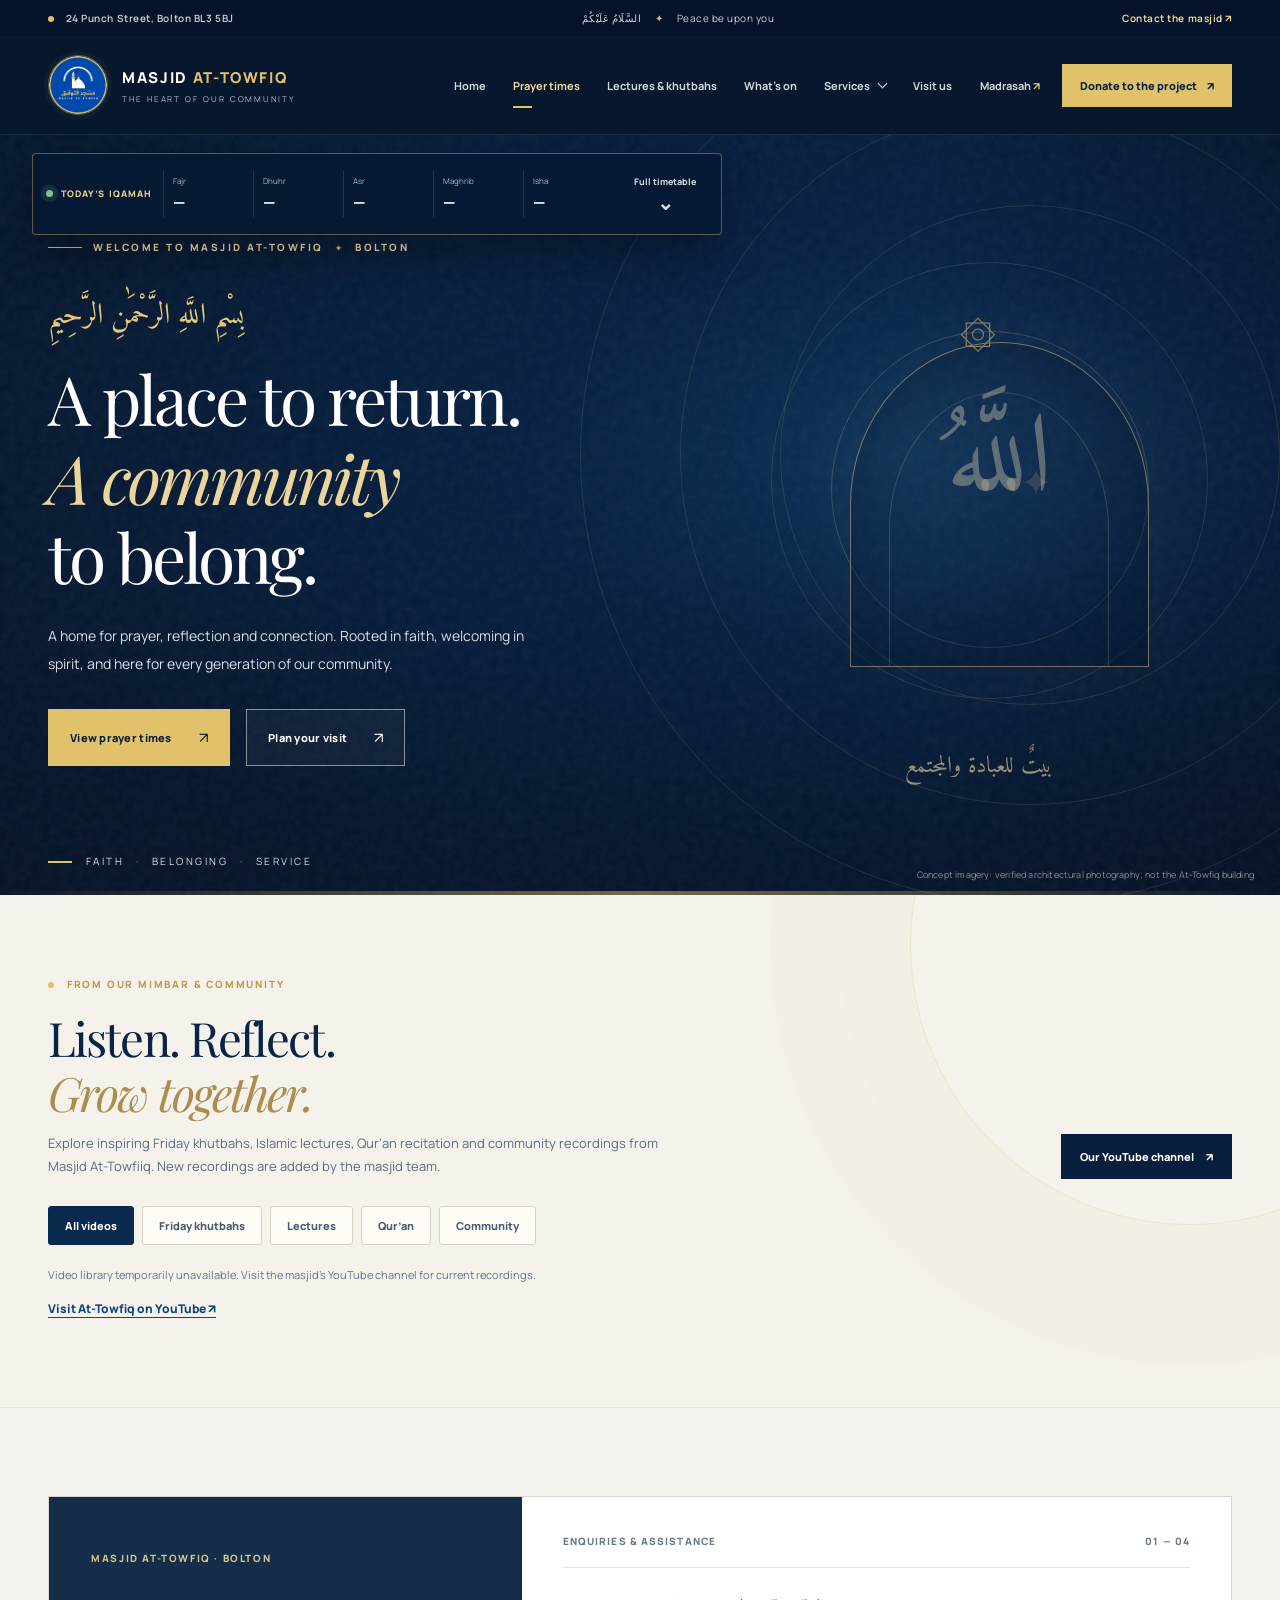
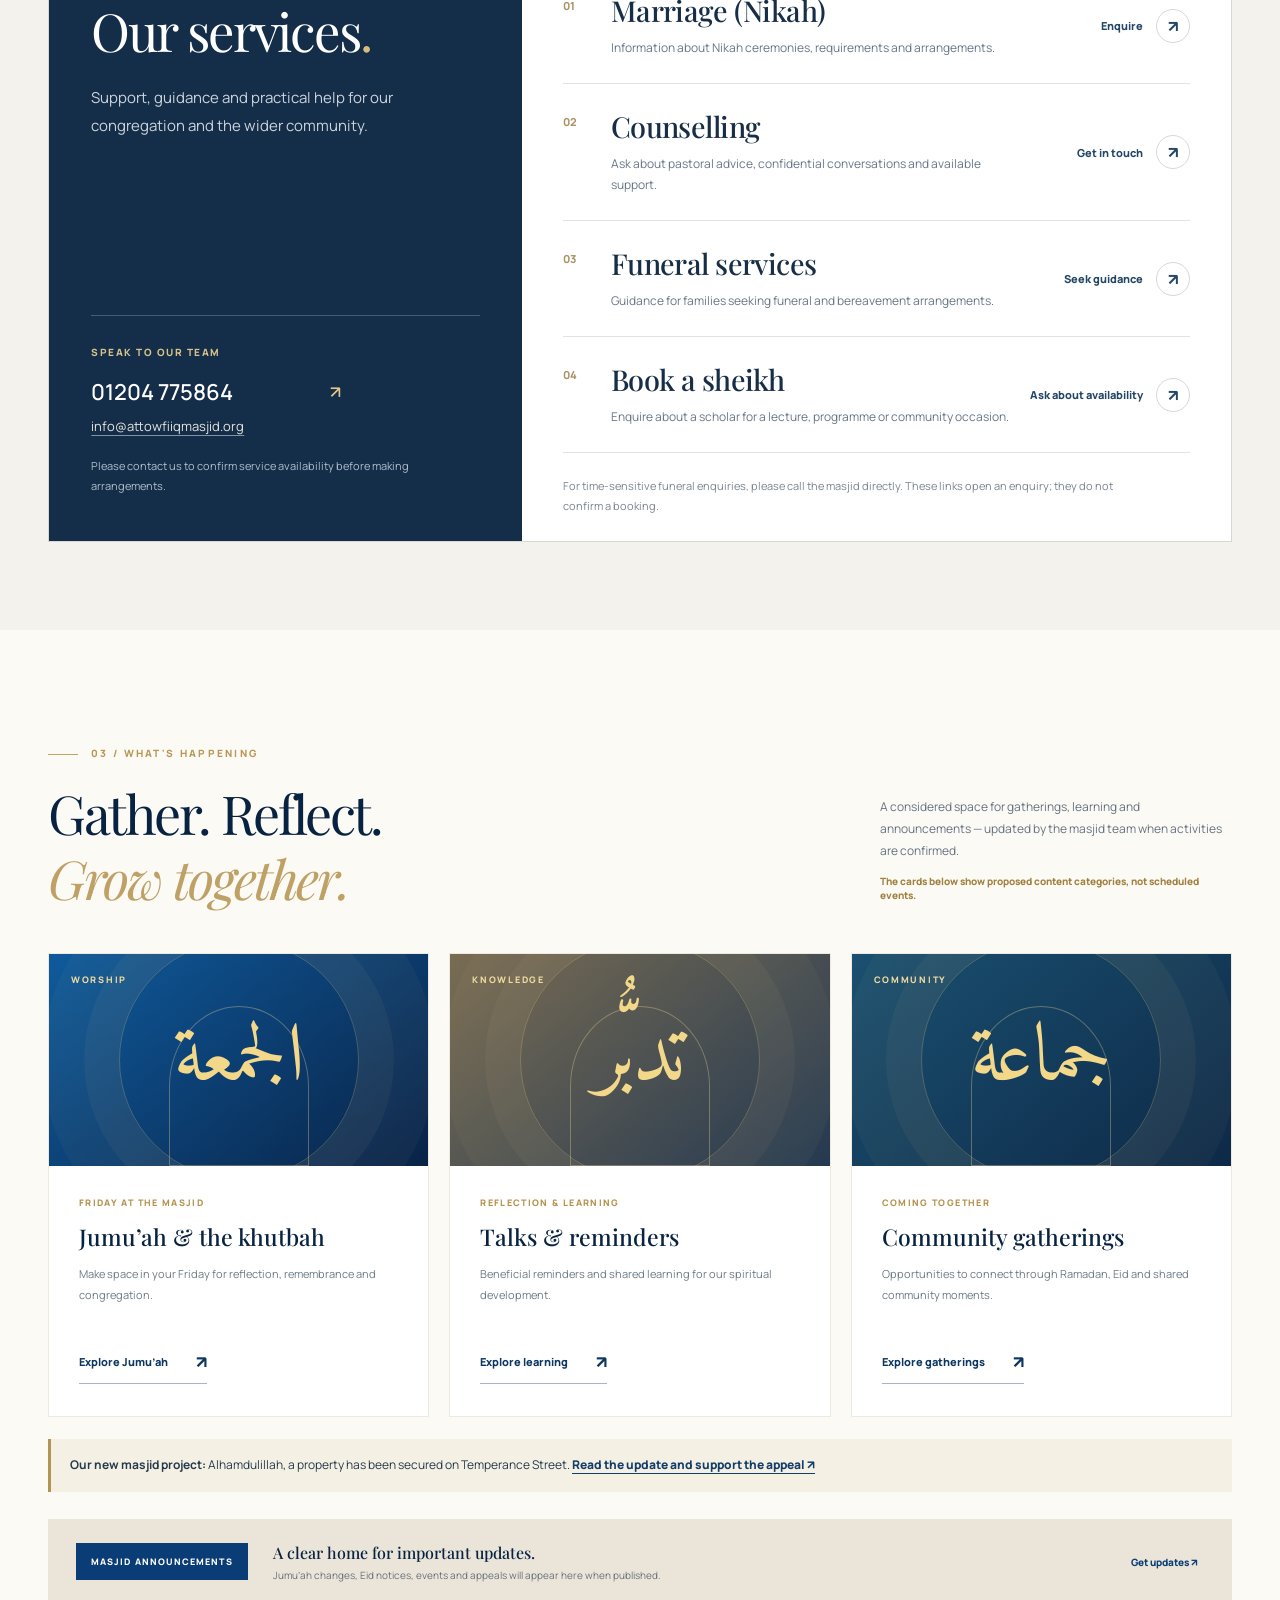
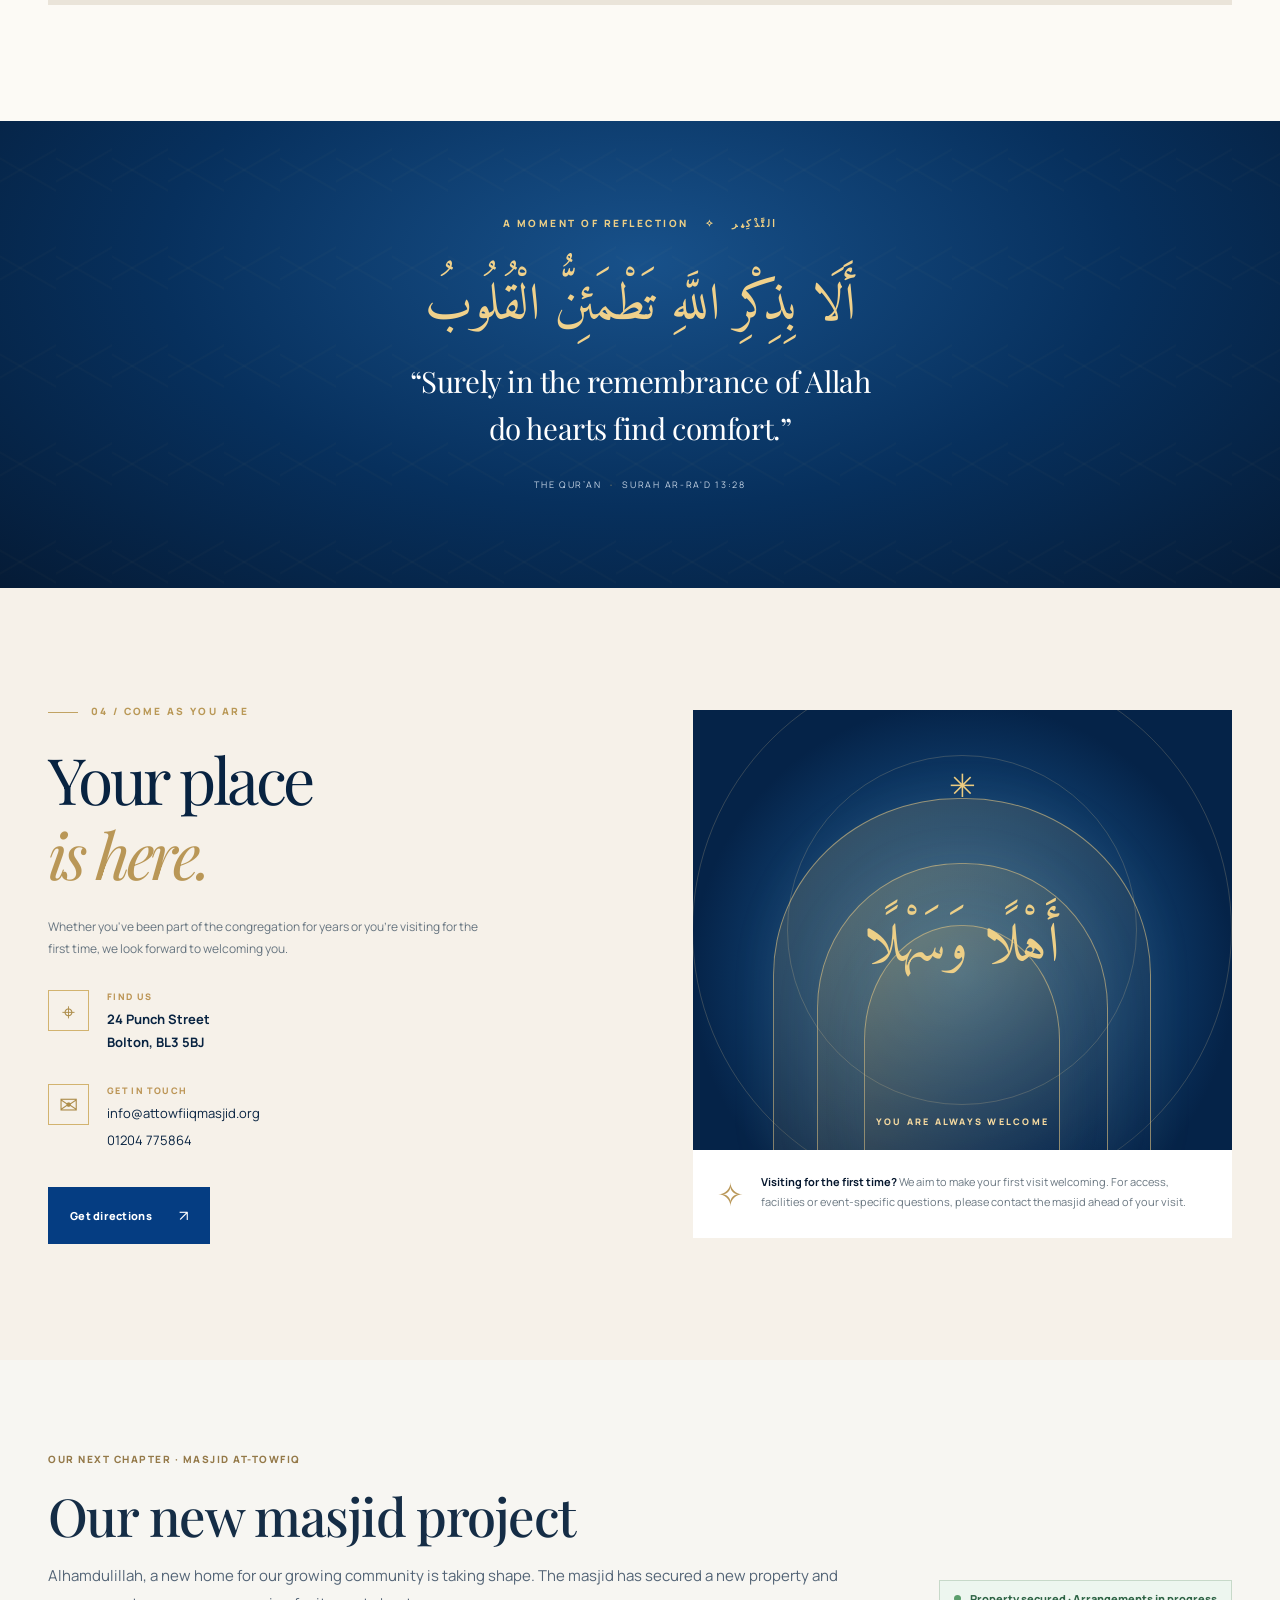
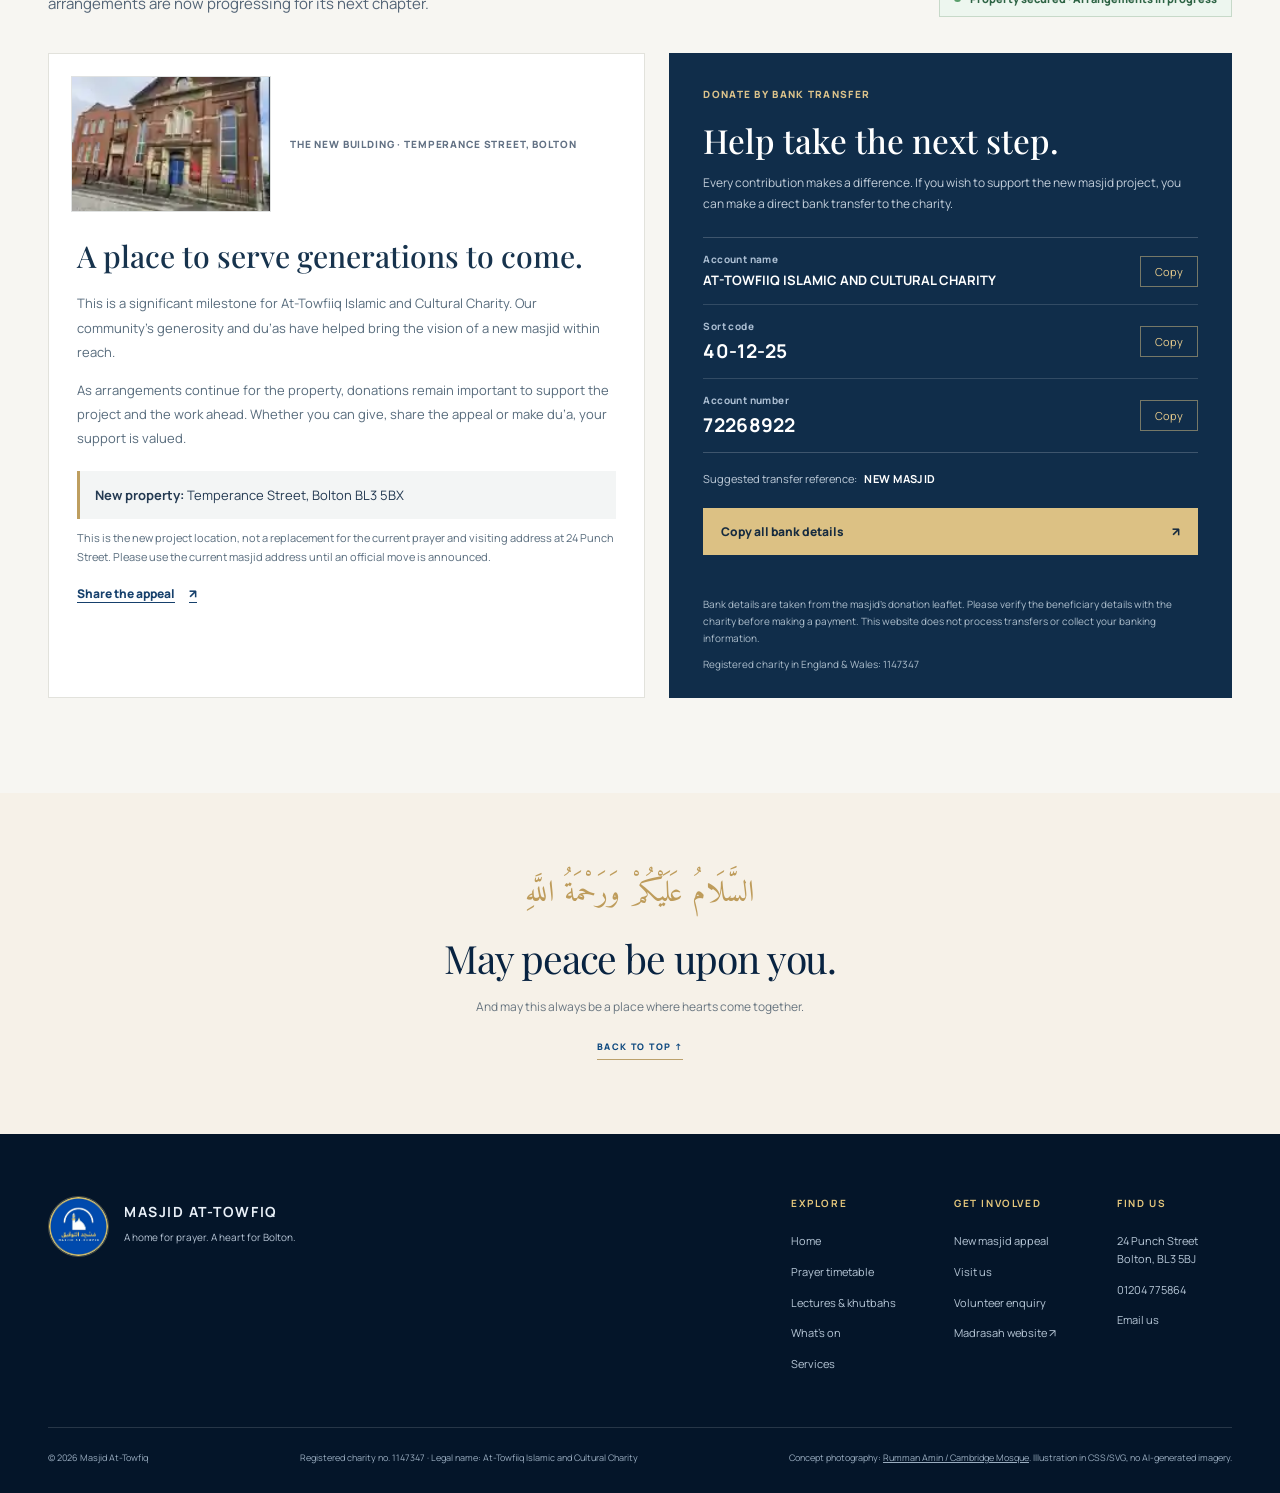
==== public/index.html @ 5af20e4c "feat(madrasah): dedicated subdomain and public application form using portal admissions" ====
<!DOCTYPE html>
<html lang="en">
<head>
  <meta charset="UTF-8">
  <meta name="viewport" content="width=device-width, initial-scale=1.0">
  <!-- Pre-launch staging: remove noindex only after all content and prayer times are approved. -->
  <meta name="robots" content="noindex, nofollow, noarchive">
  <meta name="theme-color" content="#061b37">
  <meta name="description" content="Masjid At-Towfiq — a home for prayer, reflection and community in Bolton. Explore prayer information, community programmes and ways to get involved.">
  <meta property="og:title" content="Masjid At-Towfiq | A Place to Return">
  <meta property="og:description" content="A home for prayer. A heart for Bolton.">
  <meta property="og:type" content="website">
  <title>Masjid At-Towfiq | A Home for Prayer, A Heart for Bolton</title>
  <link rel="icon" type="image/png" href="assets/at-towfiq-logo.png">
  <link rel="preconnect" href="https://fonts.googleapis.com">
  <link rel="preconnect" href="https://fonts.gstatic.com" crossorigin>
  <link href="https://fonts.googleapis.com/css2?family=Amiri:wght@400;700&family=DM+Sans:wght@400;500;600;700&family=Manrope:wght@400;500;600;700;800&family=Playfair+Display:ital,wght@0,400;0,500;0,600;0,700;1,400;1,500&display=swap" rel="stylesheet">
  <link rel="stylesheet" href="styles.css">
  <link rel="stylesheet" href="masjidbox.css">
  <link rel="stylesheet" href="videos.css">
  <link rel="stylesheet" href="services.css">
  <link rel="stylesheet" href="project.css">
</head>
<body>
  <div class="utility-bar">
    <div class="site-shell utility-inner">
      <span class="utility-location"><span class="dot-gold"></span> 24 Punch Street, Bolton BL3 5BJ</span>
      <span class="utility-message">السَّلَامُ عَلَيْكُمْ <span class="utility-divider">✦</span> Peace be upon you</span>
      <a href="mailto:info@attowfiiqmasjid.org">Contact the masjid <span aria-hidden="true">↗</span></a>
    </div>
  </div>
  <header class="site-header" id="top">
    <div class="site-shell header-main">
      <a href="#home" class="brand" aria-label="Masjid At-Towfiq, back to home">
        <img src="assets/at-towfiq-logo.png" alt="Masjid At-Towfiq blue and gold logo" class="brand-logo">
        <span class="brand-type"><strong>MASJID <span>AT-TOWFIQ</span></strong><small>THE HEART OF OUR COMMUNITY</small></span>
      </a>
      <nav class="desktop-nav" aria-label="Main navigation">
        <a href="#home" class="nav-link active">Home</a>
        <a href="#prayer-times" class="nav-link">Prayer times</a>
        <a href="#videos" class="nav-link">Lectures &amp; khutbahs</a>
        <a href="#whatson" class="nav-link">What's on</a>
        <details class="nav-services">
          <summary class="nav-link nav-services-trigger" data-nav="#services">Services <span class="nav-services-chevron" aria-hidden="true"></span></summary>
          <div class="nav-services-menu" aria-label="Masjid services">
            <a href="#service-nikah">Marriage (Nikah) service</a>
            <a href="#service-counselling">Counselling service</a>
            <a href="#service-funeral">Funeral service</a>
            <a href="#service-sheikhs">Book the sheikhs</a>
          </div>
        </details>
        <a href="#visit" class="nav-link">Visit us</a>
      </nav>
      <div class="header-actions">
        <a class="madrasah-link" href="https://madrasah.attowfiqmasjid.org/" title="Visit the Madrasah At-Towfiq website">Madrasah <span aria-hidden="true">↗</span></a>
        <a href="#give" class="nav-donate">Donate to the project <span aria-hidden="true">↗</span></a>
      </div>
      <button type="button" class="menu-toggle" id="menuToggle" aria-label="Open menu" aria-expanded="false" aria-controls="mobileMenu"><span></span><span></span><span></span></button>
    </div>
    <nav class="mobile-nav" id="mobileMenu" aria-label="Mobile navigation" hidden>
      <a href="#home">Home</a><a href="#prayer-times">Prayer times</a><a href="#videos">Videos</a><a href="#whatson">What's on</a><details class="mobile-services">
        <summary>Services <span aria-hidden="true">⌄</span></summary>
        <div class="mobile-services-items">
          <a href="#service-nikah">Marriage (Nikah) service</a>
          <a href="#service-counselling">Counselling service</a>
          <a href="#service-funeral">Funeral service</a>
          <a href="#service-sheikhs">Book the sheikhs</a>
        </div>
      </details><a href="#visit">Visit us</a><a href="#give">New masjid project · Donate</a><a href="https://madrasah.attowfiqmasjid.org/">Madrasah website ↗</a>
    </nav>
  </header>
  <main>
    <section class="hero" id="home">
      <!-- Real, licensed editorial architectural photo. Cambridge Mosque; NOT an image of At-Towfiq. Replace with an approved, authentic At-Towfiq photo before launch. -->
      <div class="hero-photography" aria-hidden="true"></div>
      <div class="hero-geometry" aria-hidden="true">
        <div class="geo-ring ring-1"></div><div class="geo-ring ring-2"></div><div class="geo-ring ring-3"></div>
        <div class="geo-star">✦</div>
      </div>
      <div class="hero-noise" aria-hidden="true"></div>
      <span id="prayer-times" class="masjid-prayer-anchor" aria-hidden="true"></span>
      <div class="at-prayer-dock" id="prayerDock">
        <button type="button" class="at-dock-trigger" id="prayerDockToggle" aria-expanded="false" aria-controls="prayerDockPanel">
          <span class="at-dock-label"><i aria-hidden="true"></i> TODAY’S IQAMAH</span>
          <span id="prayerDockTimes" class="at-dock-times" aria-label="Congregation times"></span>
          <span class="at-dock-expand">Full timetable <span aria-hidden="true">⌄</span></span>
        </button>
        <div class="at-dock-panel" id="prayerDockPanel" hidden>
          <div class="at-dock-panel-head"><div><small>MASJID AT-TOWFIIQ · LIVE TIMETABLE</small><strong id="prayerDockDate">Bolton · UK time</strong></div><button type="button" id="prayerDockClose" aria-label="Close timetable">×</button></div>
          <div class="at-dock-head"><span>PRAYER</span><span>ATHAN</span><span>IQAMAH</span></div>
          <div class="at-dock-rows" id="prayerDockRows"></div>
          <div class="at-dock-foot"><span>Jumu’ah <strong id="prayerDockJumuah">—</strong></span><a href="https://masjidbox.com/prayer-times/masjid-at-towfiiq" target="_blank" rel="noopener noreferrer">MasjidBox ↗</a></div>
        </div>
      </div>
      <div class="site-shell hero-inner">
        <div class="hero-copy">
          <div class="eyebrow hero-eyebrow"><span class="rule"></span> WELCOME TO MASJID AT-TOWFIQ <span class="eyebrow-dot">✦</span> BOLTON</div>
          <div class="hero-bismillah" lang="ar" dir="rtl">بِسْمِ اللَّهِ الرَّحْمَٰنِ الرَّحِيمِ</div>
          <h1>A place to return.<br><em>A community</em><br>to belong.</h1>
          <p class="hero-lead">A home for prayer, reflection and connection. Rooted in faith, welcoming in spirit, and here for every generation of our community.</p>
          <div class="hero-buttons">
            <a href="#prayer-times" class="button button-gold">View prayer times <span>↗</span></a>
            <a href="#visit" class="button button-outline">Plan your visit <span>↗</span></a>
          </div>
          <div class="hero-bottom-line"><span class="gold-slash"></span> FAITH <span class="mid-dot">·</span> BELONGING <span class="mid-dot">·</span> SERVICE</div>
        </div>
        <div class="hero-art" aria-hidden="true">
          <div class="hero-art-circle circle-outer"></div>
          <div class="hero-art-circle circle-inner"></div>
          <div class="hero-art-arch"><div class="arch-inner"></div><span class="art-arabic">اللَّهُ</span></div>
          <span class="art-ornament">۞</span>
          <span class="art-caption">بيتٌ للعبادة والمجتمع</span>
        </div>
      </div>
      <div class="hero-edge" aria-hidden="true"></div>
      <div class="hero-photo-credit">Concept imagery: verified architectural photography; not the At-Towfiq building</div>
    </section>



    <section class="masjid-videos-section" id="videos" aria-labelledby="masjidVideosHeading">
      <div class="site-shell masjid-videos-inner">
        <div class="masjid-videos-head">
          <div class="masjid-videos-copy">
            <div class="mini-eyebrow"><span class="dot-gold"></span> FROM OUR MIMBAR &amp; COMMUNITY</div>
            <h2 id="masjidVideosHeading">Listen. Reflect.<br><em>Grow together.</em></h2>
            <p>Explore inspiring Friday khutbahs, Islamic lectures, Qur’an recitation and community recordings from Masjid At-Towfiiq. New recordings are added by the masjid team.</p>
          </div>
          <a href="https://www.youtube.com/@AttowfiqmasjidBolton" target="_blank" rel="noopener noreferrer">Our YouTube channel <span aria-hidden="true">↗</span></a>
        </div>
        <div class="masjid-videos-filters" id="masjidVideoFilters" role="group" aria-label="Filter videos by category">
          <button type="button" data-video-category="All" aria-pressed="true">All videos</button>
          <button type="button" data-video-category="Khutbah" aria-pressed="false">Friday khutbahs</button>
          <button type="button" data-video-category="Lecture" aria-pressed="false">Lectures</button>
          <button type="button" data-video-category="Qur’an" aria-pressed="false">Qur’an</button>
          <button type="button" data-video-category="Community" aria-pressed="false">Community</button>
        </div>
        <p id="masjidVideosStatus" class="masjid-videos-status" role="status" aria-live="polite">Loading published videos…</p>
        <div id="masjidVideosGrid" class="masjid-videos-grid" aria-label="Published masjid YouTube recordings"></div>
        <button id="masjidVideoMore" class="masjid-videos-more" type="button" hidden>Show more recordings</button>
      </div>
    </section>
    <section class="masjid-services-section section-space" id="services" aria-labelledby="servicesHeading">
      <span id="community" class="services-legacy-anchor" aria-hidden="true"></span>
      <div class="site-shell services-editorial-layout">
        <div class="services-editorial-intro reveal">
          <div>
            <p class="services-editorial-label">MASJID AT-TOWFIQ · BOLTON</p>
            <h2 id="servicesHeading">Our services<span class="services-heading-stop">.</span></h2>
            <p class="services-editorial-lead">Support, guidance and practical help for our congregation and the wider community.</p>
          </div>
          <div class="services-editorial-contact">
            <p class="services-contact-caption">SPEAK TO OUR TEAM</p>
            <a href="tel:+441204775864" class="services-contact-telephone">01204 775864 <span aria-hidden="true">↗</span></a>
            <a href="mailto:info@attowfiiqmasjid.org" class="services-contact-email">info@attowfiiqmasjid.org</a>
            <p class="services-contact-help">Please contact us to confirm service availability before making arrangements.</p>
          </div>
        </div>
        <div class="services-editorial-directory">
          <div class="services-directory-heading">
            <span>ENQUIRIES &amp; ASSISTANCE</span>
            <span>01 — 04</span>
          </div>
          <div class="service-directory-entries">
          <article class="service-directory-item reveal" id="service-nikah">
            <div class="service-directory-number" aria-hidden="true">01</div>
            <div class="service-directory-detail">
              <h3>Marriage (Nikah)</h3>
              <p>Information about Nikah ceremonies, requirements and arrangements.</p>
              <a class="service-directory-mobile-link" href="mailto:info@attowfiiqmasjid.org?subject=Nikah%20service%20enquiry">Enquire <span aria-hidden="true">↗</span></a>
            </div>
            <a class="service-directory-action" href="mailto:info@attowfiiqmasjid.org?subject=Nikah%20service%20enquiry" aria-label="Enquire — Marriage (Nikah)"><span>Enquire</span><span class="service-directory-arrow" aria-hidden="true">↗</span></a>
          </article>
          <article class="service-directory-item reveal" id="service-counselling">
            <div class="service-directory-number" aria-hidden="true">02</div>
            <div class="service-directory-detail">
              <h3>Counselling</h3>
              <p>Ask about pastoral advice, confidential conversations and available support.</p>
              <a class="service-directory-mobile-link" href="mailto:info@attowfiiqmasjid.org?subject=Counselling%20service%20enquiry">Get in touch <span aria-hidden="true">↗</span></a>
            </div>
            <a class="service-directory-action" href="mailto:info@attowfiiqmasjid.org?subject=Counselling%20service%20enquiry" aria-label="Get in touch — Counselling"><span>Get in touch</span><span class="service-directory-arrow" aria-hidden="true">↗</span></a>
          </article>
          <article class="service-directory-item reveal" id="service-funeral">
            <div class="service-directory-number" aria-hidden="true">03</div>
            <div class="service-directory-detail">
              <h3>Funeral services</h3>
              <p>Guidance for families seeking funeral and bereavement arrangements.</p>
              <a class="service-directory-mobile-link" href="mailto:info@attowfiiqmasjid.org?subject=Funeral%20service%20enquiry">Seek guidance <span aria-hidden="true">↗</span></a>
            </div>
            <a class="service-directory-action" href="mailto:info@attowfiiqmasjid.org?subject=Funeral%20service%20enquiry" aria-label="Seek guidance — Funeral services"><span>Seek guidance</span><span class="service-directory-arrow" aria-hidden="true">↗</span></a>
          </article>
          <article class="service-directory-item reveal" id="service-sheikhs">
            <div class="service-directory-number" aria-hidden="true">04</div>
            <div class="service-directory-detail">
              <h3>Book a sheikh</h3>
              <p>Enquire about a scholar for a lecture, programme or community occasion.</p>
              <a class="service-directory-mobile-link" href="mailto:info@attowfiiqmasjid.org?subject=Sheikh%20booking%20enquiry">Ask about availability <span aria-hidden="true">↗</span></a>
            </div>
            <a class="service-directory-action" href="mailto:info@attowfiiqmasjid.org?subject=Sheikh%20booking%20enquiry" aria-label="Ask about availability — Book a sheikh"><span>Ask about availability</span><span class="service-directory-arrow" aria-hidden="true">↗</span></a>
          </article>
          </div>
          <p class="services-editorial-note">For time-sensitive funeral enquiries, please call the masjid directly. These links open an enquiry; they do not confirm a booking.</p>
        </div>
      </div>
    </section>

    <section class="programmes-section section-space" id="whatson">
      <div class="site-shell">
        <div class="section-heading programme-heading reveal"><div><div class="section-kicker">03 / WHAT'S HAPPENING</div><h2>Gather. Reflect.<br><em>Grow together.</em></h2></div><div class="programme-description"><p>A considered space for gatherings, learning and announcements — updated by the masjid team when activities are confirmed.</p><span class="programme-disclaimer">The cards below show proposed content categories, not scheduled events.</span></div></div>
        <div class="programme-grid">
          <article class="programme-card reveal"><div class="programme-visual visual-jummah"><div class="programme-big-letter" lang="ar">الجمعة</div><span>WORSHIP</span></div><div class="programme-body"><div class="programme-category">FRIDAY AT THE MASJID</div><h3>Jumu’ah & the khutbah</h3><p>Make space in your Friday for reflection, remembrance and congregation.</p><button type="button" class="text-cta" data-event="jumuah">Explore Jumu’ah <span>↗</span></button></div></article>
          <article class="programme-card reveal"><div class="programme-visual visual-knowledge"><div class="programme-big-letter" lang="ar">تدبُّر</div><span>KNOWLEDGE</span></div><div class="programme-body"><div class="programme-category">REFLECTION & LEARNING</div><h3>Talks & reminders</h3><p>Beneficial reminders and shared learning for our spiritual development.</p><button type="button" class="text-cta" data-event="talks">Explore learning <span>↗</span></button></div></article>
          <article class="programme-card reveal"><div class="programme-visual visual-together"><div class="programme-big-letter" lang="ar">جماعة</div><span>COMMUNITY</span></div><div class="programme-body"><div class="programme-category">COMING TOGETHER</div><h3>Community gatherings</h3><p>Opportunities to connect through Ramadan, Eid and shared community moments.</p><button type="button" class="text-cta" data-event="gatherings">Explore gatherings <span>↗</span></button></div></article>
        </div>
        <p class="project-announcement"><strong>Our new masjid project:</strong> Alhamdulillah, a property has been secured on Temperance Street. <a href="#give">Read the update and support the appeal ↗</a></p>
        <div class="news-strip reveal"><span class="news-pill">MASJID ANNOUNCEMENTS</span><div><strong>A clear home for important updates.</strong><span>Jumu’ah changes, Eid notices, events and appeals will appear here when published.</span></div><button type="button" id="alertsAction">Get updates <span>↗</span></button></div>
      </div>
    </section>

    <section class="verse-section">
      <div class="verse-pattern" aria-hidden="true"></div>
      <div class="site-shell verse-inner reveal"><div class="verse-kicker">A MOMENT OF REFLECTION <span>✧</span> التَّذْكِير</div><div class="verse-arabic" lang="ar" dir="rtl">أَلَا بِذِكْرِ اللَّهِ تَطْمَئِنُّ الْقُلُوبُ</div><h2>“Surely in the remembrance of Allah<br>do hearts find comfort.”</h2><span class="verse-ref">THE QUR’AN <span>·</span> SURAH AR-RA'D 13:28</span></div>
    </section>

    <section class="visit-section section-space" id="visit">
      <div class="site-shell visit-grid">
        <div class="visit-left reveal"><div class="section-kicker">04 / COME AS YOU ARE</div><h2>Your place<br><em>is here.</em></h2><p>Whether you've been part of the congregation for years or you're visiting for the first time, we look forward to welcoming you.</p><div class="visit-detail"><span class="visit-detail-icon">⌖</span><div><small>FIND US</small><strong>24 Punch Street<br>Bolton, BL3 5BJ</strong></div></div><div class="visit-detail"><span class="visit-detail-icon">✉</span><div><small>GET IN TOUCH</small><a href="mailto:info@attowfiiqmasjid.org">info@attowfiiqmasjid.org</a><a href="tel:+441204775864">01204 775864</a></div></div><a target="_blank" rel="noopener noreferrer" href="https://www.google.com/maps/search/?api=1&amp;query=24%20Punch%20Street%20Bolton%20BL3%205BJ" class="button button-dark">Get directions <span>↗</span></a></div>
        <div class="visit-right reveal"><div class="visit-architecture"><div class="visit-arch-set"><div class="visit-arch-back"></div><div class="visit-arch-middle"></div><div class="visit-arch-front"></div></div><div class="visit-architecture-star">✳</div><span class="visit-script" lang="ar">أَهْلًا وَسَهْلًا</span><span class="visit-visual-tag">YOU ARE ALWAYS WELCOME</span></div><div class="visit-note"><span class="visit-note-symbol">✧</span><p><strong>Visiting for the first time?</strong> We aim to make your first visit welcoming. For access, facilities or event-specific questions, please contact the masjid ahead of your visit.</p></div></div>
      </div>
    </section>

    <section class="new-masjid-section" id="give" aria-labelledby="projectHeading">
      <span id="new-masjid" class="new-masjid-anchor" aria-hidden="true"></span>
      <div class="site-shell">
        <div class="new-masjid-header reveal">
          <div>
            <p class="new-masjid-eyebrow">OUR NEXT CHAPTER · MASJID AT-TOWFIQ</p>
            <h2 id="projectHeading">Our new masjid project</h2>
            <p class="new-masjid-lead">Alhamdulillah, a new home for our growing community is taking shape. The masjid has secured a new property and arrangements are now progressing for its next chapter.</p>
          </div>
          <span class="new-masjid-status"><span aria-hidden="true"></span> Property secured · Arrangements in progress</span>
        </div>

        <div class="new-masjid-layout">
          <div class="new-masjid-story reveal">
            <figure class="new-masjid-building">
              <img src="assets/new-masjid-temperance-street.webp" alt="The brick building on Temperance Street pictured in Masjid At-Towfiq's new-property announcement" width="170" height="115" loading="lazy" decoding="async">
              <figcaption>THE NEW BUILDING · TEMPERANCE STREET, BOLTON</figcaption>
            </figure>
            <div class="new-masjid-story-body">
              <h3>A place to serve generations to come.</h3>
              <p>This is a significant milestone for At-Towfiiq Islamic and Cultural Charity. Our community's generosity and du’as have helped bring the vision of a new masjid within reach.</p>
              <p>As arrangements continue for the property, donations remain important to support the project and the work ahead. Whether you can give, share the appeal or make du’a, your support is valued.</p>
              <p class="new-masjid-location"><strong>New property:</strong> Temperance Street, Bolton BL3 5BX</p>
              <p class="new-masjid-location-detail">This is the new project location, not a replacement for the current prayer and visiting address at 24 Punch Street. Please use the current masjid address until an official move is announced.</p>
              <a href="https://wa.me/?text=Support%20Masjid%20At-Towfiq%27s%20new%20building%20project%20in%20Bolton%3A%20https%3A%2F%2Fattowfiqmasjid.org%2F%23give" target="_blank" rel="noopener noreferrer" class="new-masjid-share">Share the appeal <span aria-hidden="true">↗</span></a>
            </div>
          </div>

          <aside class="new-masjid-bank reveal" aria-labelledby="bankHeading">
            <div class="new-masjid-bank-top">
              <p class="new-masjid-bank-eyebrow">DONATE BY BANK TRANSFER</p>
              <h3 id="bankHeading">Help take the next step.</h3>
              <p>Every contribution makes a difference. If you wish to support the new masjid project, you can make a direct bank transfer to the charity.</p>
            </div>
            <div class="new-masjid-bank-fields">
              <div class="new-masjid-bank-field new-masjid-account-name">
                <span>Account name</span>
                <strong>AT-TOWFIIQ ISLAMIC AND CULTURAL CHARITY</strong>
                <button type="button" class="bank-copy-button" data-copy-bank="AT-TOWFIIQ ISLAMIC AND CULTURAL CHARITY" aria-label="Copy charity account name">Copy</button>
              </div>
              <div class="new-masjid-bank-field">
                <span>Sort code</span>
                <strong>40-12-25</strong>
                <button type="button" class="bank-copy-button" data-copy-bank="40-12-25" aria-label="Copy bank sort code">Copy</button>
              </div>
              <div class="new-masjid-bank-field">
                <span>Account number</span>
                <strong>72268922</strong>
                <button type="button" class="bank-copy-button" data-copy-bank="72268922" aria-label="Copy bank account number">Copy</button>
              </div>
            </div>
            <p class="new-masjid-reference">Suggested transfer reference: <strong>NEW MASJID</strong></p>
            <button type="button" class="new-masjid-copy-all" id="copyBankDetails">Copy all bank details <span aria-hidden="true">↗</span></button>
            <p id="bankCopyStatus" class="new-masjid-copy-status" role="status" aria-live="polite"></p>
            <p class="new-masjid-bank-disclaimer">Bank details are taken from the masjid's donation leaflet. Please verify the beneficiary details with the charity before making a payment. This website does not process transfers or collect your banking information.</p>
            <p class="new-masjid-charity-number">Registered charity in England &amp; Wales: 1147347</p>
          </aside>
        </div>
      </div>
    </section>

    <section class="closing-section"><div class="site-shell closing-inner"><span lang="ar" class="closing-arabic">السَّلَامُ عَلَيْكُمْ وَرَحْمَةُ اللَّهِ</span><h2>May peace be upon you.</h2><p>And may this always be a place where hearts come together.</p><a href="#top" class="back-top">BACK TO TOP ↑</a></div></section>
  </main>
  <footer class="site-footer"><div class="site-shell footer-top"><div class="footer-brand"><img src="assets/at-towfiq-logo.png" alt="At-Towfiq emblem"><div><strong>MASJID AT-TOWFIQ</strong><span>A home for prayer. A heart for Bolton.</span></div></div><div class="footer-links"><div><h4>EXPLORE</h4><a href="#home">Home</a><a href="#prayer-times">Prayer timetable</a><a href="#videos">Lectures &amp; khutbahs</a><a href="#whatson">What's on</a><a href="#services">Services</a></div><div><h4>GET INVOLVED</h4><a href="#give">New masjid appeal</a><a href="#visit">Visit us</a><a href="mailto:info@attowfiiqmasjid.org?subject=Volunteering%20enquiry">Volunteer enquiry</a><a href="https://madrasah.attowfiqmasjid.org/">Madrasah website ↗</a></div><div><h4>FIND US</h4><p>24 Punch Street<br>Bolton, BL3 5BJ</p><a href="tel:+441204775864">01204 775864</a><a href="mailto:info@attowfiiqmasjid.org">Email us</a></div></div></div><div class="site-shell footer-bottom"><span>© <span id="currentYear">2026</span> Masjid At-Towfiq</span><span>Registered charity no. 1147347 · Legal name: At-Towfiiq Islamic and Cultural Charity</span><span class="footer-credit">Concept photography: <a href="https://unsplash.com/fr/photos/interieur-de-la-mosquee-sMB8l9j1PQ8" target="_blank" rel="noopener">Rumman Amin / Cambridge Mosque</a>. Illustration in CSS/SVG, no AI-generated imagery.</span></div></footer>
  <div class="modal-backdrop" id="modalBackdrop" hidden><div class="modal" role="dialog" aria-modal="true" aria-labelledby="modalTitle" tabindex="-1"><div class="modal-ornament" aria-hidden="true">✦</div><button class="modal-close" type="button" id="modalClose" aria-label="Close dialog">×</button><div class="modal-kicker" id="modalKicker">MASJID AT-TOWFIQ</div><h2 id="modalTitle">More information</h2><div class="modal-content" id="modalContent"></div><button class="button button-dark modal-dismiss" type="button" id="modalDismiss">Understood <span>↗</span></button></div></div>

  <dialog class="masjid-video-dialog" id="masjidVideoDialog" aria-labelledby="masjidVideoDialogTitle">
    <div class="masjid-video-dialog-head"><h2 id="masjidVideoDialogTitle">Masjid At-Towfiiq video</h2><button type="button" id="masjidVideoClose" aria-label="Close video">×</button></div>
    <div class="masjid-video-frame-wrap"><iframe id="masjidVideoFrame" title="YouTube video player" allow="accelerometer; autoplay; encrypted-media; gyroscope; picture-in-picture; web-share" allowfullscreen referrerpolicy="strict-origin-when-cross-origin"></iframe></div>
  </dialog>
  <script src="script.js"></script>
  <script src="prayer-live.js" defer></script>
  <script src="videos.js" defer></script>
  <script src="project.js" defer></script>
</body>
</html>
---- public/styles.css ----
:root{--night:#06172e;--navy:#082341;--royal:#0752a7;--royal-dark:#053d82;--gold:#e1c16a;--gold-light:#f5dca0;--cream:#f6f1e8;--paper:#fcfaf5;--muted:#6c7680;--line:rgba(8,35,65,.14);--serif:'Playfair Display',Georgia,serif;--sans:'Manrope','DM Sans',Arial,sans-serif;--arabic:'Amiri','Times New Roman',serif}
*,*::before,*::after{box-sizing:border-box}html{scroll-behavior:smooth;scroll-padding-top:86px}body{margin:0;color:var(--navy);font-family:var(--sans);background:var(--paper);-webkit-font-smoothing:antialiased}body.modal-open{overflow:hidden}a{color:inherit;text-decoration:none}button,input{font:inherit}button{cursor:pointer}button:focus-visible,a:focus-visible,input:focus-visible{outline:3px solid var(--gold);outline-offset:3px}h1,h2,h3,h4,p{margin-top:0}h1,h2,h3{font-family:var(--serif)}p{line-height:1.85}.site-shell{width:min(100% - 96px,1350px);margin-inline:auto}.concept-ribbon{background:#ead59b;color:#123153;font-size:9px;letter-spacing:.17em;text-align:center;padding:7px 12px;font-weight:800;display:flex;align-items:center;justify-content:center;gap:12px}.ribbon-spark{height:5px;width:5px;background:#0a56a2;border-radius:100%}.ribbon-sep{opacity:.3}.utility-bar{height:36px;background:#041329;color:#c4cad0}.utility-inner{height:100%;display:flex;align-items:center;justify-content:space-between;font-size:10px;font-weight:650;letter-spacing:.055em}.utility-inner>a{color:#f0d99a}.dot-gold{background:var(--gold);display:inline-block;width:6px;height:6px;border-radius:50%;vertical-align:middle;margin-right:9px}.utility-message{font-weight:400;color:#cdd5dc;letter-spacing:.05em}.utility-divider{color:var(--gold);margin:0 11px}.site-header{position:relative;background:var(--night);z-index:50;border-bottom:1px solid rgba(255,255,255,.09)}.header-main{height:98px;display:flex;align-items:center;gap:28px}.brand{display:flex;align-items:center;gap:14px;min-width:275px}.brand-logo{height:60px;width:60px;border-radius:50%;object-fit:cover;border:1px solid rgba(225,193,106,.4);box-shadow:0 0 0 4px rgba(225,193,106,.045)}.brand-type{display:grid;gap:5px;color:white}.brand-type strong{font-size:15px;font-weight:800;letter-spacing:.11em;white-space:nowrap}.brand-type strong span{color:var(--gold)}.brand-type small{font-size:8px;letter-spacing:.24em;white-space:nowrap;color:#aebdce}.desktop-nav{display:flex;align-items:center;justify-content:center;gap:27px;margin-left:auto}.nav-link{font-size:11px;color:#d1d9e0;font-weight:700;white-space:nowrap;position:relative;transition:color .3s}.nav-link:hover,.nav-link.active{color:#f4dc9c}.nav-link.active:after{content:'';position:absolute;height:2px;width:19px;background:var(--gold);bottom:-15px;left:0}.header-actions{display:flex;align-items:center;gap:22px}.madrasah-link{border:0;padding:0;color:#d4d9de;background:transparent;font-size:11px;font-weight:700;white-space:nowrap}.madrasah-link span{color:var(--gold)}.nav-donate{padding:14px 18px;background:var(--gold);font-size:11px;font-weight:850;white-space:nowrap;transition:background .2s}.nav-donate span{padding-left:8px}.nav-donate:hover{background:#f5dfa6}.menu-toggle{display:none;background:none;border:0;width:40px;height:40px;padding:7px;flex-direction:column;justify-content:center;gap:6px}.menu-toggle span{height:2px;width:24px;background:var(--gold)}.mobile-nav{background:var(--night);border-top:1px solid rgba(255,255,255,.1);padding:18px 25px 28px;display:grid;gap:0}.mobile-nav[hidden]{display:none}.mobile-nav a,.mobile-nav button{border:0;border-bottom:1px solid rgba(255,255,255,.1);padding:15px 0;text-align:left;background:transparent;color:#fff;font-size:14px}
/* Cinematic hero */
.hero{height:min(760px,calc(100vh - 110px));min-height:650px;position:relative;overflow:hidden;background:radial-gradient(ellipse at 70% 42%,#164d80 0%,#06264f 32%,#05142c 76%);color:white}.hero-photography{position:absolute;inset:0;background-image:linear-gradient(90deg,rgba(4,17,36,.98) 0%,rgba(5,27,57,.97) 34%,rgba(6,28,58,.58) 72%,rgba(5,17,37,.65)),url('https://images.unsplash.com/photo-1577561426384-62154a1e9457?auto=format&fit=crop&w=2000&q=80');background-repeat:no-repeat;background-size:cover;background-position:center 55%;opacity:.82}.hero-photography:after{content:'';position:absolute;inset:0;background:linear-gradient(0deg,rgba(4,15,31,.58),transparent 45%),linear-gradient(90deg,rgba(6,31,61,.5),transparent)}.hero-geometry{position:absolute;top:-180px;right:-250px;width:1000px;height:1000px;pointer-events:none;opacity:.4}.geo-ring{position:absolute;border:1px solid rgba(235,206,132,.31);border-radius:50%}.ring-1{inset:5%}.ring-2{inset:15%}.ring-3{inset:25%}.geo-star{position:absolute;left:49%;top:50%;font-size:38px;color:rgba(237,211,145,.4)}.hero-noise{position:absolute;inset:0;pointer-events:none;opacity:.38;background-image:url("data:image/svg+xml,%3Csvg viewBox='0 0 160 160' xmlns='http://www.w3.org/2000/svg'%3E%3Cfilter id='n'%3E%3CfeTurbulence type='fractalNoise' baseFrequency='.55' numOctaves='3' stitchTiles='stitch'/%3E%3C/filter%3E%3Crect width='100%25' height='100%25' filter='url(%23n)' opacity='.15'/%3E%3C/svg%3E")}.hero-inner{position:relative;z-index:2;display:flex;align-items:center;height:100%}.hero-copy{padding-bottom:24px;width:800px;max-width:70%;position:relative;z-index:2}.eyebrow{font-size:10px;letter-spacing:.25em;font-weight:800;color:#f5dba3;display:flex;align-items:center;gap:11px}.eyebrow .rule{height:1px;width:34px;background:var(--gold)}.eyebrow-dot{color:var(--gold);font-size:8px}.hero-bismillah{font-family:var(--arabic);font-size:29px;display:inline-block;margin-top:36px;color:#e5c87c;font-weight:500}.hero h1{font-weight:400;letter-spacing:-.045em;font-size:clamp(56px,5.3vw,92px);line-height:1.16;margin:18px 0 26px}.hero h1 em{color:#ecd59c;font-weight:400}.hero-lead{max-width:495px;font-size:14px;color:#d7dee8;line-height:2}.hero-buttons{display:flex;gap:16px;margin-top:31px}.button{display:inline-flex;gap:27px;align-items:center;justify-content:center;font-size:11px;font-weight:850;letter-spacing:.025em;border:1px solid transparent;min-height:53px;padding:17px 21px;transition:transform .25s,background .25s,border .25s}.button:hover{transform:translateY(-2px)}.button>span{font-size:15px;font-weight:400}.button-gold{background:var(--gold);color:#071d39}.button-gold:hover{background:#f6dea6}.button-outline{border:1px solid rgba(255,255,255,.5);background:rgba(255,255,255,.035);color:#fff}.button-outline:hover{background:rgba(255,255,255,.15)}.hero-bottom-line{position:absolute;top:calc(100% + 64px);font-size:10px;letter-spacing:.25em;white-space:nowrap;color:#d6e0eb}.gold-slash{display:inline-block;background:var(--gold);width:24px;height:2px;vertical-align:middle;margin-right:9px}.mid-dot{color:var(--gold);margin:0 7px}.hero-art{position:absolute;right:2%;top:13%;height:570px;width:460px;opacity:.6;pointer-events:none}.hero-art-circle{border:1px solid rgba(238,207,142,.23);border-radius:50%;position:absolute;top:5%;left:5%;width:95%;aspect-ratio:1}.circle-inner{inset:17% auto auto 18%;width:69%;border-color:rgba(238,207,142,.34)}.hero-art-arch{position:absolute;top:19%;left:22%;height:57%;width:65%;border:1.5px solid rgba(239,211,145,.75);border-radius:50% 50% 0 0;background:linear-gradient(140deg,rgba(220,184,110,.05),rgba(2,21,44,.24));box-shadow:inset 0 0 65px rgba(7,18,38,.6),0 0 80px rgba(223,194,117,.08)}.arch-inner{position:absolute;inset:15% 13% 0;border:1px solid rgba(239,211,145,.3);border-bottom:0;border-radius:50% 50% 0 0}.art-arabic{position:absolute;top:37%;left:50%;transform:translate(-50%,-50%);font-family:var(--arabic);font-size:112px;color:rgba(255,236,190,.55)}.art-ornament{position:absolute;top:13%;left:50%;transform:translateX(-50%);color:var(--gold);font-size:37px}.art-caption{position:absolute;bottom:3%;left:50%;transform:translateX(-50%);white-space:nowrap;font-family:var(--arabic);font-size:23px;color:var(--gold-light)}.hero-edge{position:absolute;bottom:0;left:0;right:0;height:4px;background:linear-gradient(90deg,transparent,var(--gold) 50%,transparent);opacity:.48}.hero-photo-credit{position:absolute;bottom:14px;right:26px;z-index:3;color:#e8e8e8;font-size:9px;opacity:.57;letter-spacing:.02em}
/* Prayer zone */
.prayer-zone{background:var(--cream);position:relative;padding:82px 0 88px;overflow:hidden}.prayer-zone:before{content:'';position:absolute;width:490px;height:490px;border:1px solid rgba(8,35,65,.06);border-radius:50%;left:-260px;bottom:-255px;box-shadow:0 0 0 50px rgba(8,35,65,.017),0 0 0 100px rgba(8,35,65,.015)}.prayer-shell{display:grid;grid-template-columns:1fr 1.12fr;align-items:center;gap:95px}.prayer-intro{position:relative}.mini-eyebrow{font-size:10px;color:#bd9850;letter-spacing:.18em;font-weight:850}.prayer-intro h2{font-size:clamp(46px,4vw,66px);line-height:1.24;font-weight:400;letter-spacing:-.045em;margin:26px 0}.prayer-intro h2 em{color:#bd9955;font-weight:400}.prayer-intro p{max-width:415px;color:#63717e;font-size:13px;line-height:2}.text-cta{background:none;border:0;border-bottom:1px solid rgba(9,48,93,.36);color:#0d3761;display:inline-flex;align-items:center;justify-content:space-between;gap:28px;padding:0 0 10px;font-size:12px;font-weight:850;transition:color .2s,border-color .2s}.text-cta:hover{color:#be9551;border-color:#be9551}.text-cta>span{font-size:17px}.prayer-intro .text-cta{margin-top:16px}.prayer-decorative-arabic{font-family:var(--arabic);font-size:85px;color:rgba(9,39,73,.048);margin-top:14px;pointer-events:none}.prayer-card{background:white;box-shadow:0 25px 70px rgba(6,27,55,.10);padding:35px 40px 25px;position:relative;border:1px solid #eee9df}.prayer-card:before{content:'';height:4px;position:absolute;left:0;right:0;top:0;background:var(--gold)}.prayer-card-top{display:flex;align-items:flex-start;justify-content:space-between}.card-eyebrow{font-size:9px;letter-spacing:.2em;font-weight:850;color:#b69a63}.prayer-card h3{font-size:28px;letter-spacing:-.03em;margin:8px 0 4px;font-weight:500}.date-label{color:#777;font-size:11px}.prayer-card-mark{font-size:32px;color:#d3b76d}.sample-alert{margin:22px 0 17px;display:flex;align-items:center;gap:11px;background:#fff6e2;border-left:3px solid #d9b460;padding:11px 12px;font-size:10px;font-weight:700;color:#6c5630;line-height:1.5}.sample-icon{width:15px;height:15px;border-radius:50%;border:1px solid #af8c4b;text-align:center;line-height:13px;flex-shrink:0}.prayer-table-head,.prayer-row{display:grid;grid-template-columns:1fr 95px 95px;align-items:center}.prayer-table-head{font-size:9px;letter-spacing:.12em;color:#a5a3a0;font-weight:850;padding:11px 13px}.prayer-table-head span:not(:first-child){text-align:right}.prayer-row{padding:14px 13px;border-top:1px solid #eeece8;font-size:12px;color:var(--navy)}.prayer-row .prayer-name{font-weight:850}.prayer-row .prayer-name small{font-family:var(--arabic);font-weight:400;font-size:14px;color:#8e9499;margin-left:8px}.prayer-row time,.prayer-row strong{text-align:right;font-variant-numeric:tabular-nums}.prayer-row time{color:#7c878f}.prayer-row strong{font-weight:850}.prayer-row.featured{background:#f4f0e7;border-left:3px solid var(--gold);padding-left:10px}.prayer-card-bottom{padding-top:19px;margin-top:13px;border-top:1px solid #eae7e2;display:flex;justify-content:space-between;align-items:center;gap:10px;color:#76818a;font-size:11px}.sun-small{font-size:18px;color:#bc9551;margin-right:8px}.prayer-card-bottom strong{margin-left:12px;color:#0c2c52}.prayer-card-bottom button{border:0;background:transparent;color:#0e3e72;font-size:11px;font-weight:850}.prayer-card-bottom button>span{margin-left:8px}
/* Section base */
.section-space{padding:116px 0}.section-kicker{font-size:10px;letter-spacing:.23em;font-weight:900;color:#b99856}.section-kicker::before{content:'';width:30px;height:1px;background:#c1a363;display:inline-block;vertical-align:middle;margin-right:13px}.section-heading{display:flex;align-items:end;justify-content:space-between;gap:50px;margin-bottom:43px}.section-heading h2{font-size:clamp(42px,4.2vw,66px);font-weight:400;line-height:1.21;letter-spacing:-.045em;margin:20px 0 0}.section-heading h2 em{color:#bfa166;font-weight:400}.section-heading>p,.programme-description{max-width:352px;font-size:12px;color:#63717e;margin:0 0 8px}.welcome-section{background:#fff}.welcome-grid{display:grid;grid-template-columns:1fr 1fr;gap:115px;align-items:center}.welcome-art{height:555px;position:relative}.welcome-photo{position:absolute;inset:20px 60px 40px 16px;background-color:#102f56;background-image:linear-gradient(160deg,rgba(5,31,70,.12),rgba(5,23,49,.5)),url('https://images.unsplash.com/photo-1577561426384-62154a1e9457?auto=format&fit=crop&w=1400&q=82');background-position:center;background-size:cover;border-radius:250px 250px 3px 3px;filter:saturate(.8)}.welcome-photo-frame{position:absolute;inset:0 40px 62px 0;border:1px solid #d7b874;border-radius:260px 260px 0 0;pointer-events:none}.welcome-photo:before{content:'✧';position:absolute;top:45%;left:50%;transform:translate(-50%,-50%);font-size:150px;color:rgba(239,213,158,.28);font-family:var(--serif)}.welcome-art-caption{position:absolute;bottom:4px;left:15px;font-size:9px;letter-spacing:.21em;font-weight:850;color:#7c7b7b;display:flex;align-items:center;gap:8px}.mini-line{width:18px;height:1px;background:#bca46c}.welcome-medallion{position:absolute;right:-11px;bottom:8px;height:170px;width:170px;border-radius:50%;border:1px solid #e2c984;background:#f8f4e8;display:flex;flex-direction:column;align-items:center;justify-content:center;gap:11px;text-align:center;box-shadow:0 12px 30px rgba(5,36,72,.08)}.welcome-medallion span{font-family:var(--arabic);font-size:23px;color:#a58640}.welcome-medallion small{font-size:9px;font-weight:850;letter-spacing:.13em;color:#a58640}.welcome-content h2{font-size:clamp(39px,3.6vw,62px);line-height:1.27;font-weight:400;letter-spacing:-.044em;margin:21px 0 20px}.welcome-content h2 em{color:#b89958;font-weight:400}.heading-ornament{display:flex;align-items:center;gap:10px;width:118px;color:#bc9d59;margin-bottom:24px}.heading-ornament span{height:1px;flex:1;background:#bc9d59}.welcome-content>p{font-size:12.5px;line-height:2;color:#63717e;max-width:522px}.welcome-stats{display:grid;grid-template-columns:repeat(3,1fr);margin:34px 0;padding-top:26px;border-top:1px solid #eee8de;gap:10px}.welcome-stats>div{display:grid;gap:5px}.stat-icon{color:#bb9f60;font-size:21px}.welcome-stats strong{font-family:var(--serif);font-size:15px}.welcome-stats small{font-size:9px;color:#8c9398}.button-dark{background:var(--royal-dark);color:#fff}.button-dark:hover{background:#0a58aa}
/* Four service pillars */
.services-section{background:linear-gradient(135deg,#061d3b,#092e58);color:white;position:relative;overflow:hidden}.services-section:before{content:'';position:absolute;inset:0;background:radial-gradient(circle at 90% 5%,rgba(234,205,132,.05),transparent 42%)}.services-section .site-shell{position:relative}.light-kicker{color:#ddbf78}.services-section .section-heading>p{color:#abbccd}.service-grid{display:grid;grid-template-columns:repeat(4,1fr);gap:15px}.service-card{background:linear-gradient(145deg,#103b68,#082648);border:1px solid rgba(237,205,128,.23);min-height:375px;padding:26px 22px;display:flex;flex-direction:column;justify-content:space-between;position:relative;overflow:hidden;transition:transform .3s,border-color .3s,background .3s}.service-card:hover{transform:translateY(-9px);border-color:#d6b568;background:#153c68}.service-card:before{content:'';position:absolute;top:44px;left:22%;width:55%;height:175px;border:1px solid rgba(221,193,120,.24);border-radius:51% 51% 0 0;opacity:.6}.service-card:after{content:'';position:absolute;top:58px;left:28%;width:43%;height:162px;border:1px solid rgba(221,193,120,.1);border-radius:51% 51% 0 0}.service-top{display:flex;justify-content:space-between;align-items:start;position:relative;z-index:1}.service-index{font-size:8px;color:#d3b970;letter-spacing:.15em;font-weight:850}.service-arrow{font-size:17px;color:var(--gold)}.service-callig{font-family:var(--arabic);font-size:78px;text-align:center;line-height:1.6;color:rgba(227,197,123,.74);position:absolute;top:62px;left:0;width:100%;z-index:1}.service-bottom{position:relative;z-index:2}.service-bottom>span:first-child{font-size:10px;color:#c7a963}.service-bottom h3{font-size:20px;line-height:1.35;font-weight:500;margin:7px 0 12px}.service-bottom p{font-size:10px;line-height:1.8;color:#afc0d2;min-height:57px;margin-bottom:17px}.service-more{font-size:9px;font-weight:850;letter-spacing:.14em;color:#e8c878}.service-more span{margin-left:12px}
/* programmes */
.programmes-section{background:var(--paper)}.programme-description p{font-size:12px;color:#647381}.programme-disclaimer{display:block;color:#a18140;font-size:10px;font-weight:800}.programme-grid{display:grid;grid-template-columns:repeat(3,1fr);gap:20px}.programme-card{background:white;border:1px solid #eee9e0;transition:transform .25s,box-shadow .25s}.programme-card:hover{transform:translateY(-5px);box-shadow:0 18px 40px rgba(5,34,66,.07)}.programme-visual{height:212px;position:relative;overflow:hidden;display:flex;align-items:center;justify-content:center;background:#113b69}.programme-visual:before{content:'';position:absolute;width:240px;height:240px;border:1px solid rgba(230,201,134,.28);border-radius:50%;box-shadow:0 0 0 35px rgba(232,201,136,.05),0 0 0 77px rgba(232,201,136,.04)}.programme-visual:after{content:'';position:absolute;width:140px;height:160px;border:1px solid rgba(238,211,151,.35);border-radius:50% 50% 0 0;bottom:0}.visual-jummah{background:linear-gradient(140deg,#0f5a9c,#092347)}.visual-knowledge{background:linear-gradient(140deg,#796c53,#243951)}.visual-together{background:linear-gradient(140deg,#1a5070,#0e2948)}.programme-big-letter{position:relative;font-family:var(--arabic);font-size:82px;color:#f3d88a;z-index:1}.programme-visual>span{position:absolute;top:19px;left:22px;letter-spacing:.19em;color:#edda9f;font-size:9px;font-weight:850;z-index:1}.programme-body{padding:30px 30px 32px}.programme-category{font-size:9px;font-weight:850;letter-spacing:.15em;color:#b4924e}.programme-body h3{margin:12px 0;font-size:23px;font-weight:500;line-height:1.36}.programme-body p{font-size:11px;color:#6d7b86;line-height:1.85;min-height:62px}.programme-body .text-cta{font-size:11px;margin-top:13px}.news-strip{background:#eae4d9;padding:23px 28px;margin-top:27px;display:flex;align-items:center;gap:25px}.news-pill{font-size:9px;letter-spacing:.12em;background:#0a3d76;padding:12px 15px;color:#fff;font-weight:850;white-space:nowrap}.news-strip>div{display:flex;flex-direction:column;gap:5px;flex:1}.news-strip strong{font-family:var(--serif);font-size:16px;font-weight:500}.news-strip>div span{font-size:10px;color:#69727b}.news-strip button{border:0;background:none;font-size:10px;font-weight:850;white-space:nowrap;color:#0a3f75}
/* reflection */
.verse-section{position:relative;background:radial-gradient(ellipse at 50% 30%,#18518a,#07305d 53%,#051b36);color:white;padding:95px 0;text-align:center;overflow:hidden}.verse-pattern{position:absolute;inset:0;opacity:.3;background-image:linear-gradient(30deg,transparent 45%,rgba(237,203,124,.07) 46%,rgba(237,203,124,.07) 47%,transparent 48%),linear-gradient(150deg,transparent 45%,rgba(237,203,124,.07) 46%,rgba(237,203,124,.07) 47%,transparent 48%);background-size:56px 98px}.verse-inner{position:relative}.verse-kicker{font-size:10px;letter-spacing:.25em;color:#edcf86;font-weight:850}.verse-kicker span{margin:0 12px}.verse-arabic{font-family:var(--arabic);font-size:clamp(34px,4vw,61px);color:#f0d18b;line-height:1.9;margin:28px 0 2px}.verse-inner h2{font-weight:400;font-size:clamp(22px,2.3vw,35px);letter-spacing:-.015em;line-height:1.6;margin-bottom:20px}.verse-ref{font-size:9px;color:#c5d4e5;letter-spacing:.19em}.verse-ref span{color:#deb863;padding:0 5px}
/* visit */
.visit-section{background:#f6f1e9}.visit-grid{display:grid;grid-template-columns:1fr 1fr;gap:105px;align-items:center}.visit-left h2{font-weight:400;font-size:clamp(50px,5vw,83px);letter-spacing:-.055em;line-height:1.17;margin:24px 0}.visit-left h2 em{color:#b99757;font-weight:400}.visit-left>p{font-size:12px;max-width:445px;color:#677580}.visit-detail{display:flex;gap:18px;align-items:flex-start;margin-top:30px}.visit-detail-icon{width:41px;height:41px;border:1px solid #d2b36f;display:flex;justify-content:center;align-items:center;color:#ad8d4b;font-size:23px}.visit-detail div{display:grid;gap:5px}.visit-detail small{font-size:9px;color:#bc9555;font-weight:850;letter-spacing:.15em}.visit-detail strong,.visit-detail a{font-size:13px;line-height:1.75}.visit-left .button{margin-top:35px}.visit-architecture{height:440px;background:radial-gradient(circle at 50% 60%,#216bad,#052348 72%);position:relative;overflow:hidden;display:flex;align-items:center;justify-content:center}.visit-architecture:before,.visit-architecture:after{content:'';position:absolute;border:1px solid rgba(237,210,148,.2);border-radius:50%;width:540px;height:540px}.visit-architecture:after{width:350px;height:350px}.visit-arch-set{position:absolute;bottom:-9px;width:70%;height:82%}.visit-arch-back,.visit-arch-middle,.visit-arch-front{position:absolute;bottom:0;border-radius:49% 49% 0 0;border:1px solid rgba(234,203,134,.55);background:linear-gradient(145deg,rgba(235,193,101,.2),rgba(7,31,66,.2));box-shadow:0 0 50px rgba(226,194,128,.07)}.visit-arch-back{height:100%;width:100%;left:0}.visit-arch-middle{height:82%;width:77%;left:11.5%}.visit-arch-front{height:65%;width:52%;left:24%}.visit-architecture-star{position:absolute;top:12%;font-size:32px;color:#edcc80}.visit-script{position:absolute;top:43%;font-family:var(--arabic);font-size:55px;color:#edcf87;z-index:2}.visit-visual-tag{font-size:9px;letter-spacing:.25em;color:#f6daa0;font-weight:850;position:absolute;bottom:22px}.visit-note{background:#fff;padding:22px 24px;display:flex;align-items:start;gap:17px}.visit-note-symbol{font-size:32px;color:#b99758}.visit-note p{font-size:11px;color:#6a7781;line-height:1.8;margin:0}.visit-note strong{color:var(--night)}
/* donation */
.give-section{background:linear-gradient(110deg,#061b37 20%,#09376a 105%);color:white;padding:100px 0;position:relative;overflow:hidden}.give-section:before{content:'۞';font-family:var(--arabic);position:absolute;left:-130px;bottom:-245px;font-size:800px;line-height:1;opacity:.03;color:#fff;pointer-events:none}.give-inner{display:grid;grid-template-columns:1fr 440px;gap:110px;align-items:center;position:relative}.give-left h2{font-weight:400;font-size:clamp(50px,5vw,79px);line-height:1.2;letter-spacing:-.05em;margin:24px 0}.give-left h2 em{font-weight:400;color:#e8c777}.give-left>p{font-size:12px;color:#c2d0e0;max-width:470px}.giving-verse{margin-top:65px;padding-top:22px;border-top:1px solid rgba(255,255,255,.2);max-width:445px;font-family:var(--serif);font-size:15px;line-height:1.9;color:#e9d5a3}.giving-verse span{display:block;margin-top:12px;font-family:var(--sans);color:#a5b5c8;letter-spacing:.1em;font-size:9px}.give-panel{background:#fbf8f1;color:var(--navy);padding:32px 35px;box-shadow:0 20px 70px rgba(0,0,0,.1)}.give-top{display:flex;justify-content:space-between;align-items:center}.give-panel-kicker{font-size:9px;letter-spacing:.17em;color:#b79657;font-weight:850}.give-icon{color:#bb9c59;font-size:20px}.give-panel h3{font-size:28px;font-weight:500;margin:13px 0 5px}.give-panel>p{font-size:11px;color:#697988;line-height:1.7}.amount-grid{display:grid;grid-template-columns:repeat(4,1fr);gap:8px;margin:24px 0}.amount-button{border:1px solid #ddd5c9;background:white;padding:14px 5px;font-size:12px;font-weight:800;color:#0b3765}.amount-button:hover,.amount-button.selected{background:#0b417d;border-color:#0b417d;color:white}.amount-label{display:block;font-size:10px;font-weight:750;margin-bottom:8px;color:#657482}.give-panel input[type='number']{width:100%;padding:13px 12px;border:1px solid #d9d3c8;background:#fff;outline:none;color:var(--navy);font-size:12px}.give-choice{display:flex;gap:23px;margin:18px 0 22px}.give-choice label{display:flex;align-items:center;gap:7px;font-size:11px;font-weight:750}.give-choice input{accent-color:#0a4d9c}.give-button{width:100%;display:flex;justify-content:space-between}.donation-note{display:block;text-align:center;color:#81909b;font-size:9px;line-height:1.7;margin-top:13px}
/* closing / footer */
.closing-section{background:var(--cream);padding:74px 0;text-align:center}.closing-arabic{font-family:var(--arabic);color:#be9c5b;font-size:30px}.closing-inner h2{font-size:39px;font-weight:400;letter-spacing:-.03em;margin:12px 0}.closing-inner p{font-size:12px;color:#697680}.back-top{display:inline-block;margin-top:10px;color:#0b477e;font-size:9px;letter-spacing:.16em;font-weight:900;border-bottom:1px solid #bca16c;padding-bottom:6px}.site-footer{background:#041529;color:#e9f0f8;padding:62px 0 0}.footer-top{display:flex;justify-content:space-between;gap:70px;padding-bottom:55px}.footer-brand{display:flex;align-items:flex-start;gap:15px}.footer-brand img{width:61px;height:61px;border-radius:50%;border:1px solid rgba(240,208,132,.3)}.footer-brand>div{display:grid;gap:9px;margin-top:6px}.footer-brand strong{font-size:14px;letter-spacing:.11em}.footer-brand span{font-size:10px;color:#b6c4d4}.footer-links{display:grid;grid-template-columns:repeat(3,minmax(115px,1fr));gap:48px}.footer-links>div{display:flex;flex-direction:column;gap:13px}.footer-links h4{font-size:10px;color:#e5c77c;letter-spacing:.16em;margin:0 0 9px}.footer-links a,.footer-links button,.footer-links p{font-size:11px;color:#b8c8d8;line-height:1.6;margin:0}.footer-links button{text-align:left;border:0;background:none;padding:0}.footer-links a:hover,.footer-links button:hover{color:var(--gold)}.footer-bottom{border-top:1px solid rgba(255,255,255,.14);padding:23px 0 29px;display:flex;justify-content:space-between;gap:15px;flex-wrap:wrap;font-size:9px;color:#9aadc0}.footer-credit a{text-decoration:underline}
/* popups */
.modal-backdrop{position:fixed;z-index:1000;inset:0;background:rgba(3,13,27,.78);backdrop-filter:blur(5px);display:flex;align-items:center;justify-content:center;padding:24px}.modal-backdrop[hidden]{display:none}.modal{position:relative;background:#fcfaf5;max-width:535px;width:100%;padding:47px 44px;box-shadow:0 50px 120px rgba(0,0,0,.4)}.modal:before{content:'';position:absolute;inset:9px;border:1px solid rgba(201,166,97,.45);pointer-events:none}.modal-ornament{color:#bb9957;font-size:24px}.modal-close{position:absolute;right:19px;top:17px;color:#173c66;font-size:30px;background:none;border:0;line-height:1}.modal-kicker{font-size:9px;color:#b89555;letter-spacing:.18em;font-weight:850;margin-top:12px}.modal h2{font-size:33px;font-weight:500;margin:14px 0}.modal-content{font-size:12px;color:#596b7b;line-height:1.9;margin-bottom:23px}.modal-content p{font-size:12px;margin:0 0 13px}.modal-content a{text-decoration:underline;color:#0e4c91}.modal-content strong{color:#173555}.modal-content ul{padding-left:19px}.modal-dismiss{width:100%;justify-content:space-between}
/* animation */
.reveal{opacity:0;transform:translateY(23px);transition:opacity .75s ease,transform .75s cubic-bezier(.2,.7,.2,1)}.reveal.visible{opacity:1;transform:none}
@media(max-width:1200px){.site-shell{width:min(100% - 62px,1300px)}.header-main{gap:16px}.brand{min-width:245px}.desktop-nav{gap:16px}.header-actions{gap:13px}.prayer-shell{gap:50px}.welcome-grid{gap:65px}.visit-grid{gap:65px}.give-inner{gap:65px}.hero-art{right:-8%;opacity:.42}}
@media(max-width:1050px){.desktop-nav,.header-actions{display:none}.menu-toggle{display:flex;margin-left:auto}.header-main{height:79px}.hero{min-height:620px}.hero-copy{max-width:83%}.hero-art{right:-25%;opacity:.2}.prayer-shell{gap:35px}.service-grid{grid-template-columns:repeat(2,1fr)}.service-card{min-height:300px}.service-callig{top:30px}.service-bottom p{min-height:auto}.welcome-grid,.visit-grid{gap:36px}.welcome-art{height:475px}.welcome-medallion{height:140px;width:140px;right:-6px}.welcome-medallion span{font-size:19px}.give-inner{grid-template-columns:1fr 390px;gap:40px}}
@media(max-width:800px){.utility-message{display:none}.site-shell{width:min(100% - 40px,700px)}.hero{min-height:610px;height:auto}.hero-inner{min-height:610px;padding-top:50px;padding-bottom:95px}.hero h1{font-size:clamp(46px,8vw,70px)}.hero-copy{max-width:100%}.hero-lead{max-width:450px}.hero-art{right:-38%;opacity:.22}.hero-bottom-line{top:calc(100% + 55px)}.prayer-shell,.welcome-grid,.visit-grid,.give-inner{grid-template-columns:1fr}.prayer-zone{padding:70px 0}.prayer-intro h2{font-size:52px}.prayer-decorative-arabic{display:none}.prayer-card{max-width:620px}.welcome-grid{gap:65px}.welcome-art{width:100%;max-width:530px}.welcome-content{max-width:620px}.section-space{padding:85px 0}.section-heading{align-items:flex-start;flex-direction:column;gap:15px}.section-heading>p,.programme-description{max-width:600px}.programme-grid{grid-template-columns:repeat(2,1fr)}.programme-grid .programme-card:last-child{grid-column:1/-1}.programme-grid .programme-card:last-child .programme-visual{height:170px}.visit-architecture{height:400px}.give-inner{gap:48px}.give-panel{width:min(100%,510px)}.footer-top{display:block}.footer-brand{margin-bottom:45px}.footer-links{gap:20px}}
@media(max-width:540px){.site-shell{width:calc(100% - 34px)}.concept-ribbon{font-size:7px;letter-spacing:.07em;gap:5px;line-height:1.4}.utility-inner{font-size:9px}.utility-inner>a{font-size:9px}.brand-logo{height:48px;width:48px}.brand-type strong{font-size:12px}.brand-type small{font-size:7px}.header-main{height:73px}.hero,.hero-inner{min-height:645px}.hero-inner{padding-top:35px;padding-bottom:85px}.hero-bismillah{margin-top:28px;font-size:25px}.hero h1{font-size:46px;line-height:1.22;margin:17px 0 18px}.hero-eyebrow{font-size:8px;letter-spacing:.12em;gap:6px}.eyebrow .rule{width:20px}.hero-lead{font-size:12px;line-height:1.9}.hero-buttons{gap:10px;flex-wrap:wrap}.button{min-height:49px;padding:13px 16px;gap:13px;font-size:10px}.hero-bottom-line{font-size:8px;letter-spacing:.16em;top:calc(100% + 48px)}.hero-art{right:-65%;opacity:.13}.hero-photo-credit{font-size:7px;right:13px;bottom:8px;max-width:210px;text-align:right}.prayer-intro h2,.section-heading h2{font-size:43px}.prayer-card{padding:26px 16px 18px}.prayer-card h3{font-size:25px}.prayer-table-head,.prayer-row{grid-template-columns:1fr 73px 73px}.prayer-table-head{font-size:8px}.prayer-row{font-size:11px}.prayer-row .prayer-name small{font-size:12px;margin-left:4px}.prayer-card-bottom{font-size:10px}.prayer-card-bottom strong{margin-left:4px}.welcome-art{height:370px}.welcome-photo{inset:15px 35px 32px 12px}.welcome-photo-frame{right:25px;bottom:48px}.welcome-medallion{height:115px;width:115px;right:-5px;bottom:8px}.welcome-medallion span{font-size:16px}.welcome-medallion small{font-size:7px}.welcome-art-caption{font-size:7px}.welcome-content h2{font-size:40px}.welcome-stats{gap:5px}.welcome-stats strong{font-size:13px}.welcome-stats small{font-size:8px}.section-space{padding:72px 0}.service-grid{grid-template-columns:1fr}.service-card{min-height:295px}.service-callig{top:14px}.programme-grid{grid-template-columns:1fr}.programme-grid .programme-card:last-child{grid-column:auto}.programme-grid .programme-card:last-child .programme-visual{height:212px}.news-strip{display:flex;flex-direction:column;align-items:flex-start;gap:13px}.news-strip button{padding:5px 0}.verse-section{padding:78px 0}.verse-kicker{font-size:8px}.verse-arabic{font-size:36px}.verse-inner h2{font-size:20px}.visit-left h2,.give-left h2{font-size:58px}.visit-architecture{height:300px}.visit-script{font-size:37px}.visit-note{padding:18px}.give-section{padding:75px 0}.give-panel{padding:24px 20px}.giving-verse{margin-top:36px}.closing-inner h2{font-size:29px}.footer-links{grid-template-columns:repeat(2,1fr);gap:30px}.footer-bottom{display:grid;gap:13px}.modal{padding:36px 26px}.modal h2{font-size:27px}}
@media(prefers-reduced-motion:reduce){*,*::before,*::after{animation-duration:.01ms!important;transition-duration:.01ms!important;scroll-behavior:auto!important}.reveal{opacity:1;transform:none}}
---- public/masjidbox.css ----
/* Native Masjid At-Towfiiq prayer UI, adapted from Al-Hidaya's interaction design. */
.at-prayer-dock{position:absolute;z-index:9;top:18px;left:max(2.5vw,22px);width:min(690px,calc(100% - 44px));color:#fff}
.at-dock-trigger{display:grid;grid-template-columns:108px 1fr 86px;gap:9px;align-items:center;width:100%;min-height:82px;padding:11px 13px;background:#061a34f3;color:#fff;border:1px solid #d3b76d6b;border-radius:4px;box-shadow:0 18px 44px #0005;text-align:left;backdrop-filter:blur(12px)}
.at-dock-trigger:hover{border-color:#efcb81}
.at-dock-label{display:flex;align-items:center;gap:8px;color:#ebd493;font-size:9px;letter-spacing:.12em;font-weight:900;line-height:1.35}
.at-dock-label i{height:7px;width:7px;flex:none;background:#7bc493;border-radius:50%;box-shadow:0 0 0 5px #7bc49322}
.at-dock-times{display:grid;grid-template-columns:repeat(5,minmax(0,1fr));align-items:center}
.at-dock-times>span{display:grid;gap:5px;padding:4px 9px;border-left:1px solid #ffffff20}
.at-dock-times small{color:#a8b7c7;font-size:8px}
.at-dock-times strong{font-size:16px;font-variant-numeric:tabular-nums;font-weight:750}
.at-dock-times>span.next strong{color:#f6d790}
.at-dock-expand{display:grid;justify-items:center;gap:5px;font-size:9px;font-weight:750;color:#d8dce1}
.at-dock-expand span{font-size:20px;line-height:1;transition:transform .2s}
.at-dock-trigger[aria-expanded=true] .at-dock-expand span{transform:rotate(180deg)}
.at-dock-panel{position:absolute;top:calc(100% + 7px);left:0;right:0;max-height:69vh;overflow:auto;background:#071c37;color:#fff;border:1px solid #d3b76d66;box-shadow:0 25px 70px #0009;border-radius:5px}
.at-dock-panel[hidden]{display:none!important}
.at-dock-panel-head{display:flex;align-items:center;justify-content:space-between;gap:16px;padding:17px 20px;border-bottom:1px solid #ffffff20}
.at-dock-panel-head>div{display:grid;gap:6px}
.at-dock-panel-head small{color:#ead084;font-size:8px;letter-spacing:.14em;font-weight:900}
.at-dock-panel-head strong{font-family:var(--serif);font-size:18px;font-weight:500}
.at-dock-panel-head button{width:35px;height:35px;background:#ffffff17;border:0;color:#fff;font-size:25px}
.at-dock-head,.at-prayer-row{display:grid;grid-template-columns:1fr 90px 90px;gap:14px;align-items:center}
.at-dock-head{padding:13px 20px 8px;color:#a4b3c3;font-size:9px;letter-spacing:.11em;font-weight:850}
.at-dock-head>span:not(:first-child),.at-prayer-row>span,.at-prayer-row>b{text-align:right}
.at-dock-rows{padding:0 20px}
.at-prayer-row{min-height:48px;padding:12px 0;border-bottom:1px solid #ffffff18}
.at-prayer-row>strong{font-family:var(--serif);font-size:17px;font-weight:500}
.at-prayer-row>span{font-size:12px;color:#9cacc0;font-variant-numeric:tabular-nums}
.at-prayer-row>b{font-size:13px;color:#efd086;font-variant-numeric:tabular-nums}
.at-prayer-row.next{background:#e6bf6522;padding-inline:8px}
.at-dock-foot{display:flex;justify-content:space-between;align-items:center;gap:15px;padding:17px 20px;background:#04152e}
.at-dock-foot>span{font-family:var(--serif);font-size:16px}
.at-dock-foot strong{margin-left:9px;font-size:13px;font-family:var(--sans);color:#f1d389}
.at-dock-foot a{color:#ebd18c;font-size:11px;text-decoration:underline;text-underline-offset:4px}
.at-native-card{padding-bottom:27px}
.at-source-status{padding:12px 14px;margin:21px 0 11px;font-size:11px;font-weight:700;line-height:1.6;color:#4b6074;background:#f1f3f2;border-left:3px solid #8e9eaa}
.at-source-status[data-state=ready]{background:#edf7f0;color:#315941;border-color:#79ad89}
.at-source-status[data-state=error]{background:#fff0ec;color:#873e2f;border-color:#bf654a}
.at-next-prayer{background:#071d3b;color:#fff;border-radius:6px;padding:12px 14px;margin-bottom:17px;font-size:12px;line-height:1.55;font-weight:750}
.at-card-head,.at-card-rows .at-prayer-row{display:grid;grid-template-columns:1fr 90px 90px;gap:12px;align-items:center}
.at-card-head{padding:11px;color:#929ba4;font-weight:850;letter-spacing:.1em;font-size:9px}
.at-card-head>span:not(:first-child),.at-card-rows .at-prayer-row>span,.at-card-rows .at-prayer-row>b{text-align:right}
.at-card-rows .at-prayer-row{min-height:60px;padding:14px 11px;border-bottom:1px solid #e7e4df}
.at-card-rows .at-prayer-row>strong{font-size:18px;color:#082444}
.at-card-rows .at-prayer-row>span{color:#72818d}
.at-card-rows .at-prayer-row>b{color:#0c3a6b;font-size:14px}
.at-card-rows .at-prayer-row.next{border-left:3px solid #d6b269;background:#f8f2e5}
.at-jumuah{display:flex;align-items:center;justify-content:space-between;background:#e9cf8b;color:#112d4a;padding:16px 18px;margin-top:19px}
.at-jumuah>span{display:grid;gap:4px}
.at-jumuah small{font-size:9px;letter-spacing:.13em;font-weight:850}
.at-jumuah span strong{font-family:var(--serif);font-size:22px;font-weight:500}
.at-jumuah>strong{font-size:18px;font-variant-numeric:tabular-nums}
.at-source-note{font-size:11px;color:#677583;line-height:1.7;margin:15px 0 0}
.at-card-actions{display:flex;align-items:center;justify-content:space-between;flex-wrap:wrap;gap:12px;margin-top:18px}
.at-card-actions a{font-size:11px;font-weight:850;color:#103e72;text-decoration:underline;text-underline-offset:4px}
.at-card-actions button{border:1px solid #e0d7c7;background:#f8f6ef;color:#173b62;padding:10px 12px;border-radius:4px;font-size:11px;font-weight:800}
.at-card-actions button:disabled{opacity:.5}
@media(max-width:900px){.at-prayer-dock{left:20px;width:calc(100% - 40px)}.at-dock-trigger{grid-template-columns:91px 1fr 66px}.at-dock-times>span{padding:4px 7px}.at-dock-expand{font-size:8px}}
@media(max-width:540px){.at-prayer-dock{top:12px;left:12px;width:calc(100% - 24px)}.at-dock-trigger{grid-template-columns:1fr 34px;min-height:94px;padding:9px 7px}.at-dock-label{grid-column:1/3;margin:0 4px 5px}.at-dock-times{grid-column:1}.at-dock-times>span{padding:2px 4px;gap:4px}.at-dock-times small{font-size:7px}.at-dock-times strong{font-size:13px}.at-dock-expand{grid-column:2;grid-row:2;font-size:0}.at-dock-expand span{font-size:20px}.at-dock-head,.at-prayer-row{grid-template-columns:1fr 64px 70px;gap:7px}.at-dock-head{padding:13px}.at-dock-rows{padding:0 13px}.at-dock-panel-head{padding:14px}.at-native-card{padding:25px 16px}.at-card-head,.at-card-rows .at-prayer-row{grid-template-columns:1fr 68px 75px;gap:8px}.at-jumuah{padding:13px}}
@media(prefers-reduced-motion:reduce){.at-dock-expand span{transition:none}}
---- public/videos.css ----
/* Native At-Towfiq video gallery — compact four-column YouTube-style tiles. */
.masjid-videos-section{padding:82px 0 90px;background:#f5f2eb;scroll-margin-top:86px;position:relative;overflow:hidden}
.masjid-videos-section:before{content:"";position:absolute;right:-190px;top:-230px;width:560px;height:560px;border:1px solid #d5b7653b;border-radius:50%;box-shadow:0 0 0 70px #d5b76508,0 0 0 140px #d5b76507;pointer-events:none}
.masjid-videos-inner{position:relative}
.masjid-videos-head{display:flex;align-items:end;justify-content:space-between;gap:32px;margin-bottom:27px}
.masjid-videos-copy{max-width:760px}
.masjid-videos-head h2{font-family:var(--serif);font-weight:400;font-size:clamp(38px,3.7vw,59px);line-height:1.16;letter-spacing:-.04em;margin:20px 0 11px;color:#092447}
.masjid-videos-head h2 em{color:#ad8d4f;font-weight:400}
.masjid-videos-head p{max-width:645px;color:#586c80;font-size:13px;line-height:1.8;margin:0}
.masjid-videos-head>a{display:inline-flex;white-space:nowrap;align-items:center;justify-content:center;gap:12px;background:#071e3c;color:#fff;border:1px solid #071e3c;padding:14px 18px;font-size:11px;font-weight:850;min-height:45px}
.masjid-videos-head>a:hover{background:#123e72}
.masjid-videos-filters{display:flex;gap:8px;flex-wrap:wrap;margin-bottom:20px}
.masjid-videos-filters button{border:1px solid #d8d3c8;background:#fffcf7;padding:10px 16px;border-radius:3px;color:#485d70;font-size:11px;font-weight:850;min-height:39px}
.masjid-videos-filters button[aria-pressed=true]{background:#09294e;border-color:#09294e;color:#fff}
.masjid-videos-status{font-size:11px;color:#647487;min-height:17px;margin-bottom:15px}
.masjid-videos-grid{display:grid;grid-template-columns:repeat(4,minmax(0,1fr));column-gap:23px;row-gap:32px}
.masjid-video-card{min-width:0;display:block;background:transparent;border:0;box-shadow:none}
.masjid-video-card.is-featured{display:block;grid-column:auto}
.masjid-video-poster,.masjid-video-card.is-featured .masjid-video-poster{position:relative;display:block;width:100%;height:auto;min-height:0;aspect-ratio:16/9;border:0;border-radius:4px;overflow:hidden;background:#071d36;padding:0;cursor:pointer}
.masjid-video-poster img{width:100%;height:100%;object-fit:cover;display:block;opacity:1;transition:transform .24s ease,filter .24s ease}
.masjid-video-poster:hover img{transform:scale(1.03);filter:brightness(.88)}
.masjid-video-play{display:grid;place-items:center;position:absolute;top:50%;left:50%;transform:translate(-50%,-50%);width:46px;height:46px;border-radius:50%;background:#e5c678ee;color:#0a294b;box-shadow:0 7px 22px #0007;font-size:16px;line-height:1;padding-left:3px;transition:background .2s,transform .2s}
.masjid-video-poster:hover .masjid-video-play{background:#fff;transform:translate(-50%,-50%) scale(1.08)}
.masjid-video-title{font-family:var(--sans,Arial,sans-serif);font-size:clamp(15px,1.2vw,18px);line-height:1.42;font-weight:600;letter-spacing:-.01em;color:#102845;margin:12px 0 0;display:-webkit-box;-webkit-box-orient:vertical;-webkit-line-clamp:3;line-clamp:3;overflow:hidden}
.masjid-video-title-button{font:inherit;color:inherit;line-height:inherit;letter-spacing:inherit;font-weight:inherit;text-align:left;background:transparent;border:0;padding:0;width:100%;cursor:pointer}
.masjid-video-title-button:hover{color:#a27b3a}
.masjid-video-poster:focus-visible,.masjid-video-title-button:focus-visible{outline:3px solid #a6833b;outline-offset:3px}
.masjid-videos-empty{grid-column:1/-1;display:grid;gap:11px;justify-items:start;padding:42px;background:#fff;border:1px solid #e4dccc}
.masjid-videos-empty strong{font-family:var(--serif);font-weight:500;font-size:26px;color:#092447}
.masjid-videos-empty p{font-size:13px;color:#65778b;margin:0}
.masjid-videos-channel-link{font-size:12px;font-weight:850;color:#0a477e;text-decoration:underline;text-underline-offset:4px}
.masjid-videos-more{display:block;margin:31px auto 0;background:transparent;border:1px solid #0b375f;padding:13px 22px;color:#09294e;font-size:12px;font-weight:850}
.masjid-videos-more[hidden]{display:none}
.masjid-video-dialog{max-width:min(900px,calc(100vw - 24px));width:900px;border:1px solid #d6bd80;padding:0;background:#06172c;color:#fff;box-shadow:0 30px 100px #0009}
.masjid-video-dialog::backdrop{background:#061325df}
.masjid-video-dialog-head{display:flex;align-items:center;justify-content:space-between;padding:17px 22px;gap:16px}
.masjid-video-dialog-head h2{font-family:var(--serif);font-size:21px;font-weight:500;color:#fff;margin:0}
.masjid-video-dialog-head button{border:1px solid #ffffff45;background:transparent;color:#fff;font-size:24px;line-height:1;width:37px;height:37px}
.masjid-video-frame-wrap{width:100%;aspect-ratio:16/9}
.masjid-video-frame-wrap iframe{display:block;width:100%;height:100%;border:0}
@media(max-width:1200px){.masjid-videos-grid{grid-template-columns:repeat(3,minmax(0,1fr));gap:23px}}
@media(max-width:850px){.masjid-videos-grid{grid-template-columns:repeat(2,minmax(0,1fr));gap:18px}.masjid-videos-head{flex-direction:column;align-items:flex-start;gap:18px}.masjid-video-title{font-size:16px}}
@media(max-width:530px){.masjid-videos-section{padding:62px 0 72px}.masjid-videos-grid{grid-template-columns:1fr;gap:25px}.masjid-videos-head h2{font-size:40px}.masjid-video-title{font-size:17px;margin-top:10px}.masjid-videos-empty{padding:25px}.masjid-video-dialog-head h2{font-size:16px}}
@media(prefers-reduced-motion:reduce){.masjid-video-poster img,.masjid-video-play{transition:none}}
---- public/services.css ----
/* Masjid At-Towfiq: understated services design with accessible navigation. */
.nav-services{position:relative;align-self:center}
.nav-services-trigger{display:flex;align-items:center;gap:9px;cursor:pointer;list-style:none}
.nav-services-trigger::-webkit-details-marker{display:none}
.nav-services-trigger::marker{content:''}
.nav-services-chevron{width:7px;height:7px;border-right:1.5px solid currentColor;border-bottom:1.5px solid currentColor;transform:translateY(-2px) rotate(45deg);transition:transform .2s}
.nav-services[open] .nav-services-chevron{transform:translateY(2px) rotate(225deg)}
.nav-services[open] .nav-services-trigger{color:#f4dc9c}
.nav-services-menu{position:absolute;top:calc(100% + 28px);left:-18px;z-index:90;width:260px;padding:7px;background:#fff;border:1px solid #e5e7e7;box-shadow:0 14px 32px #0d223d26;color:#112b4b}
.nav-services-menu a{display:block;padding:13px 15px;font-size:12px;font-weight:700;line-height:1.4;border-bottom:1px solid #eceef0}
.nav-services-menu a:last-child{border-bottom:0}
.nav-services-menu a:hover,.nav-services-menu a:focus-visible{background:#f3f5f6;color:#173a5f}
.mobile-services{border-bottom:1px solid #ffffff1a}
.mobile-services summary{display:flex;justify-content:space-between;align-items:center;padding:15px 0;color:#fff;font-size:14px;cursor:pointer;list-style:none}
.mobile-services summary::-webkit-details-marker{display:none}
.mobile-services[open] summary>span{transform:rotate(180deg)}
.mobile-services-items{padding:0 0 10px 17px;border-left:2px solid #94a3b8}
.mobile-nav .mobile-services-items a{font-size:13px;color:#e2e9f1;padding:12px 10px}

/* Services: an editorial split layout, without decorative cards or imagery. */
.masjid-services-section{background:#f4f2ed;color:#172c40;scroll-margin-top:90px;padding:88px 0;border-top:1px solid #e8e5de}
.services-legacy-anchor{display:block;position:relative;top:-105px;height:0;visibility:hidden}
.services-editorial-layout{display:grid;grid-template-columns:minmax(320px,.40fr) minmax(0,.60fr);gap:0;align-items:stretch;min-height:610px;border:1px solid #d8d8d2;background:#fff}
.services-editorial-intro{background:#142e49;color:#f8f7f3;display:flex;flex-direction:column;justify-content:space-between;padding:54px clamp(28px,3.3vw,57px) 45px;min-width:0}
.services-editorial-label{font-size:10px;line-height:1.5;font-weight:800;letter-spacing:.16em;color:#d8c18b;margin:0 0 35px}
.services-editorial-intro h2{font-family:var(--serif);font-size:clamp(44px,4.1vw,64px);font-weight:400;line-height:1.12;letter-spacing:-.04em;margin:0 0 24px;color:#fff}
.services-heading-stop{color:#d8bc7c}
.services-editorial-lead{font-size:15px;line-height:1.85;color:#ccd4db;max-width:320px;margin:0}
.services-editorial-contact{border-top:1px solid #ffffff38;padding-top:27px;margin-top:62px}
.services-contact-caption{font-size:10px;font-weight:800;letter-spacing:.15em;color:#d8c18b;margin:0 0 16px}
.services-contact-telephone{display:flex;align-items:center;justify-content:space-between;gap:16px;max-width:250px;font-size:22px;line-height:1.3;font-weight:550;color:#fff;text-decoration:none}
.services-contact-telephone span{font-size:17px;color:#e1c789}
.services-contact-email{display:block;font-size:13px;color:#e6e4dd;margin-top:11px;text-decoration:underline;text-decoration-color:#8294a4;text-underline-offset:4px;overflow-wrap:anywhere}
.services-contact-help{font-size:11px;line-height:1.8;color:#b0bfcb;margin:21px 0 0;max-width:330px}
.services-editorial-directory{padding:37px clamp(23px,3.2vw,54px) 26px;min-width:0}
.services-directory-heading{display:flex;align-items:center;justify-content:space-between;gap:15px;padding:0 0 19px;border-bottom:1px solid #e3e3de;font-size:10px;letter-spacing:.11em;font-weight:850;color:#667788}
.service-directory-entries{display:grid}
.service-directory-item{display:grid;grid-template-columns:32px minmax(0,1fr) auto;gap:16px;align-items:center;padding:25px 0;border-bottom:1px solid #e3e3de;scroll-margin-top:125px;min-height:116px;transition:background-color .2s ease,padding .2s ease}
.service-directory-item:target{background:#f3f4f1;outline:3px solid #b69a62;outline-offset:0;padding-left:12px;padding-right:12px}
.service-directory-number{font-size:11px;font-weight:750;letter-spacing:.06em;color:#aa9062;align-self:start;padding-top:5px}
.service-directory-detail{min-width:0}
.service-directory-detail h3{font-family:var(--serif);font-size:clamp(24px,2.25vw,32px);font-weight:500;line-height:1.22;letter-spacing:-.02em;color:#172e46;margin:0 0 9px}
.service-directory-detail p{font-size:12px;line-height:1.75;color:#677787;max-width:400px;margin:0}
.service-directory-action{display:flex;align-items:center;gap:13px;white-space:nowrap;color:#244767;font-size:11px;font-weight:800;text-decoration:none}
.service-directory-arrow{display:grid;place-items:center;width:34px;height:34px;border:1px solid #d5d9d8;border-radius:50%;font-size:16px;line-height:1;color:#244767;transition:background .2s,color .2s,border-color .2s}
.service-directory-action:hover .service-directory-arrow,.service-directory-action:focus-visible .service-directory-arrow{background:#193d5d;color:#fff;border-color:#193d5d}
.service-directory-action:focus-visible,.service-directory-mobile-link:focus-visible{outline:2px solid #153a5b;outline-offset:4px}
.service-directory-mobile-link{display:none}
.services-editorial-note{font-size:11px;line-height:1.75;color:#798590;margin:23px 0 0;max-width:590px}
@media(max-width:1150px){.services-editorial-layout{grid-template-columns:minmax(285px,.39fr) minmax(0,.61fr)}.services-editorial-directory{padding:32px 27px 23px}.service-directory-item{gap:10px}.service-directory-action>span:first-child{display:none}}
@media(max-width:860px){.masjid-services-section{padding:55px 0}.services-editorial-layout{grid-template-columns:1fr;min-height:0}.services-editorial-intro{padding:33px 32px}.services-editorial-intro h2{font-size:46px;margin-bottom:13px}.services-editorial-label{margin-bottom:22px}.services-editorial-lead{max-width:600px}.services-editorial-contact{margin-top:30px;padding-top:19px;display:grid;grid-template-columns:1fr 1fr;column-gap:20px}.services-contact-caption{grid-column:1/-1;margin-bottom:10px}.services-contact-help{grid-column:1/-1;margin-top:14px}.services-contact-email{margin-top:4px}.services-editorial-directory{padding:28px 32px}}
@media(max-width:570px){.masjid-services-section{padding:38px 0}.services-editorial-intro{padding:28px 23px}.services-editorial-intro h2{font-size:42px}.services-editorial-contact{display:block}.services-contact-email{margin-top:9px}.services-editorial-directory{padding:25px 21px}.service-directory-item{grid-template-columns:25px 1fr;align-items:start;padding:22px 0;min-height:0;gap:10px}.service-directory-detail h3{font-size:25px}.service-directory-action{display:none}.service-directory-mobile-link{display:inline-flex;gap:10px;color:#193d5d;font-size:12px;font-weight:800;margin-top:13px;text-decoration:underline;text-underline-offset:3px}.services-directory-heading{font-size:9px}}
@media(prefers-reduced-motion:reduce){.service-directory-item,.service-directory-arrow{transition:none}}
---- public/project.css ----
/* New building appeal: real image, verified charity details, no synthetic fundraising counts. */
.new-masjid-section{background:#f7f6f2;color:#172a3f;padding:90px 0 95px;scroll-margin-top:85px}
.new-masjid-anchor{display:block;position:relative;top:-90px;height:0;visibility:hidden}
.new-masjid-header{display:flex;align-items:end;justify-content:space-between;gap:30px;padding-bottom:36px}
.new-masjid-header>div{max-width:795px}
.new-masjid-eyebrow{color:#947949;font-size:10px;font-weight:850;letter-spacing:.15em;margin:0 0 16px}
.new-masjid-header h2{font-family:var(--serif);font-size:clamp(39px,4.1vw,60px);line-height:1.15;letter-spacing:-.03em;font-weight:500;margin:0 0 17px;color:#152d46}
.new-masjid-lead{font-size:15px;line-height:1.85;color:#536476;max-width:790px;margin:0}
.new-masjid-status{display:flex;align-items:center;gap:9px;padding:10px 14px;white-space:nowrap;border:1px solid #c7d9c9;background:#edf6ef;color:#2e6445;font-size:11px;font-weight:800}
.new-masjid-status>span{width:7px;height:7px;border-radius:50%;background:#5a9e6b;flex:none}
.new-masjid-layout{display:grid;grid-template-columns:minmax(0,1.03fr) minmax(360px,.97fr);gap:24px;align-items:stretch}
.new-masjid-story{background:#fff;border:1px solid #e2e2dc}
.new-masjid-building{margin:0;padding:22px 22px 0;display:flex;gap:19px;align-items:center}
.new-masjid-building img{display:block;width:200px;height:auto;max-height:160px;object-fit:cover;flex:none;background:#d7dadd;border:1px solid #e0e2e2}
.new-masjid-building figcaption{color:#627184;letter-spacing:.085em;font-size:10px;font-weight:850;line-height:1.6}
.new-masjid-story-body{padding:24px 28px 30px}
.new-masjid-story h3{font-size:clamp(25px,2.35vw,34px);font-family:var(--serif);font-weight:500;color:#17334d;line-height:1.3;margin:0 0 16px}
.new-masjid-story p{color:#576b7c;font-size:13px;line-height:1.85;margin:0 0 14px}
.new-masjid-story .new-masjid-location{background:#f3f5f5;border-left:3px solid #be9e5f;padding:12px 15px;margin:21px 0 10px;color:#243a52}
.new-masjid-location-detail{font-size:11px!important;line-height:1.7!important}
.new-masjid-share{display:inline-flex;align-items:center;gap:14px;margin-top:5px;color:#16406c;font-size:12px;font-weight:850;text-decoration:underline;text-underline-offset:4px}
.new-masjid-bank{background:#102d4a;color:#fff;padding:32px 34px 25px;display:flex;flex-direction:column}
.new-masjid-bank-eyebrow{font-size:10px;font-weight:850;letter-spacing:.13em;color:#dcc38b;margin:0 0 17px}
.new-masjid-bank h3{font-family:var(--serif);font-size:clamp(26px,2.6vw,35px);font-weight:500;line-height:1.2;margin:0 0 11px}
.new-masjid-bank-top>p:last-child{font-size:12px;color:#c2ceda;line-height:1.75;margin:0 0 23px}
.new-masjid-bank-fields{border-block:1px solid #ffffff31}
.new-masjid-bank-field{position:relative;display:grid;grid-template-columns:1fr auto;column-gap:12px;align-items:center;padding:14px 0;border-bottom:1px solid #ffffff24}
.new-masjid-bank-field:last-child{border-bottom:0}
.new-masjid-bank-field>span{grid-column:1;color:#aabdd1;font-size:10px;font-weight:750;letter-spacing:.04em;margin-bottom:5px}
.new-masjid-bank-field strong{grid-column:1;font-size:clamp(16px,1.5vw,19px);font-weight:700;letter-spacing:.015em;overflow-wrap:anywhere}
.new-masjid-account-name strong{font-size:13px;line-height:1.5;letter-spacing:0}
.bank-copy-button{grid-column:2;grid-row:1/3;background:transparent;color:#e8cc8c;border:1px solid #e3c8877c;padding:7px 10px;font-size:11px;min-width:58px}
.bank-copy-button:hover{background:#ffffff18}
.new-masjid-reference{font-size:11px;color:#c0cddb;margin:16px 0 18px}
.new-masjid-reference strong{color:#fff;letter-spacing:.04em;margin-left:5px}
.new-masjid-copy-all{border:0;background:#dcc184;color:#162b3f;display:flex;justify-content:space-between;align-items:center;font-size:12px;font-weight:850;padding:15px 18px;width:100%}
.new-masjid-copy-all:hover{background:#efdaa3}
.new-masjid-copy-status{font-size:11px;min-height:18px;color:#e8d6a8;margin:9px 0 0;line-height:1.5}
.new-masjid-bank-disclaimer{font-size:10px;color:#adbecc;line-height:1.7;margin:14px 0 0}
.new-masjid-charity-number{font-size:10px;color:#adbecc;margin:8px 0 0}
.new-masjid-appeal-note{font-size:11px;color:#7b848e;line-height:1.7;margin:19px 0 0}
.project-announcement{font-size:12px;padding:15px 19px;border-left:3px solid #b39452;background:#f5f0e4;color:#263a4e;margin:22px 0 0}
.project-announcement a{font-weight:800;color:#123e69;text-decoration:underline;text-underline-offset:4px}
@media(max-width:1090px){.new-masjid-header{align-items:start;flex-direction:column;gap:18px}.new-masjid-layout{grid-template-columns:1fr 1fr;gap:16px}.new-masjid-bank{padding:25px 24px}.new-masjid-building{flex-wrap:wrap}}
@media(max-width:860px){.new-masjid-section{padding:65px 0}.new-masjid-layout{grid-template-columns:1fr}.new-masjid-building{flex-wrap:nowrap}.new-masjid-bank{padding:29px}}
@media(max-width:500px){.new-masjid-section{padding:52px 0}.new-masjid-header h2{font-size:39px}.new-masjid-building{flex-wrap:wrap;padding:18px 18px 0}.new-masjid-building img{width:100%;max-width:310px;max-height:none}.new-masjid-story-body{padding:22px 19px}.new-masjid-bank{padding:25px 20px}.new-masjid-status{white-space:normal}}
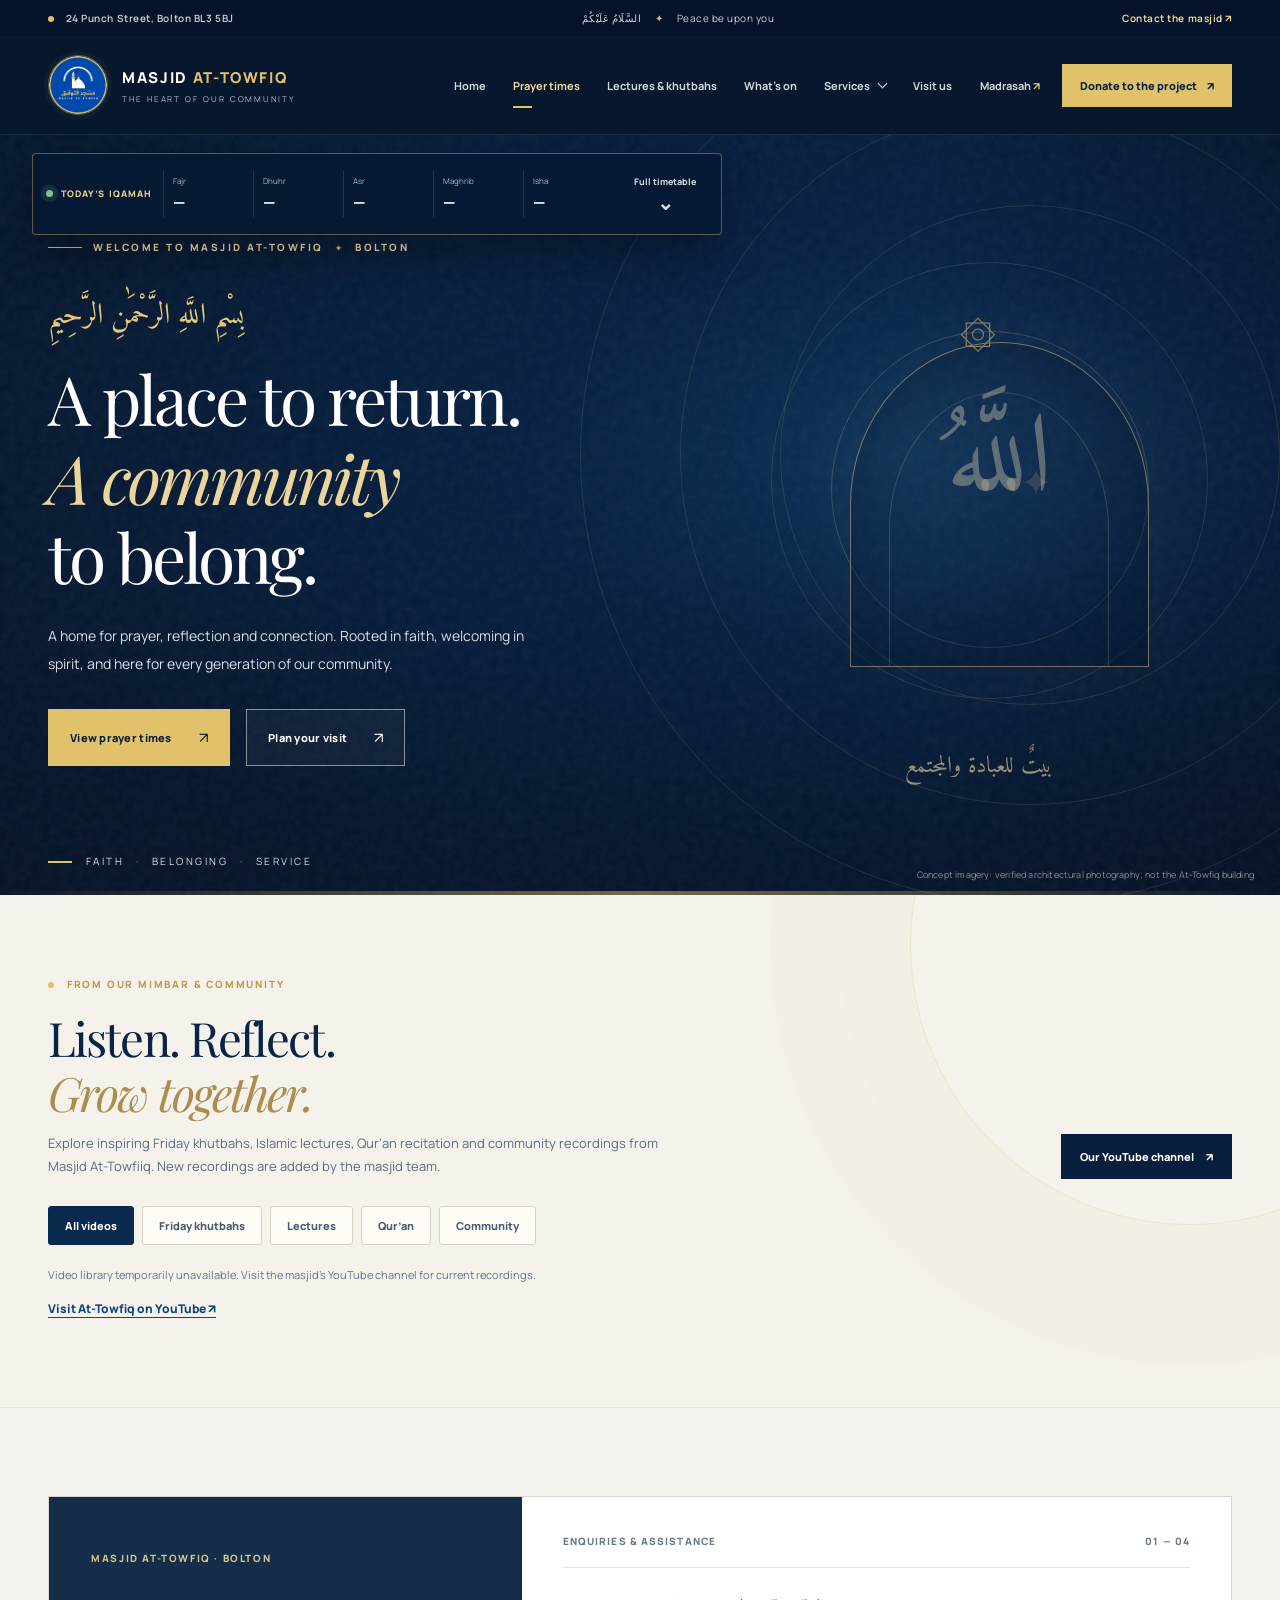
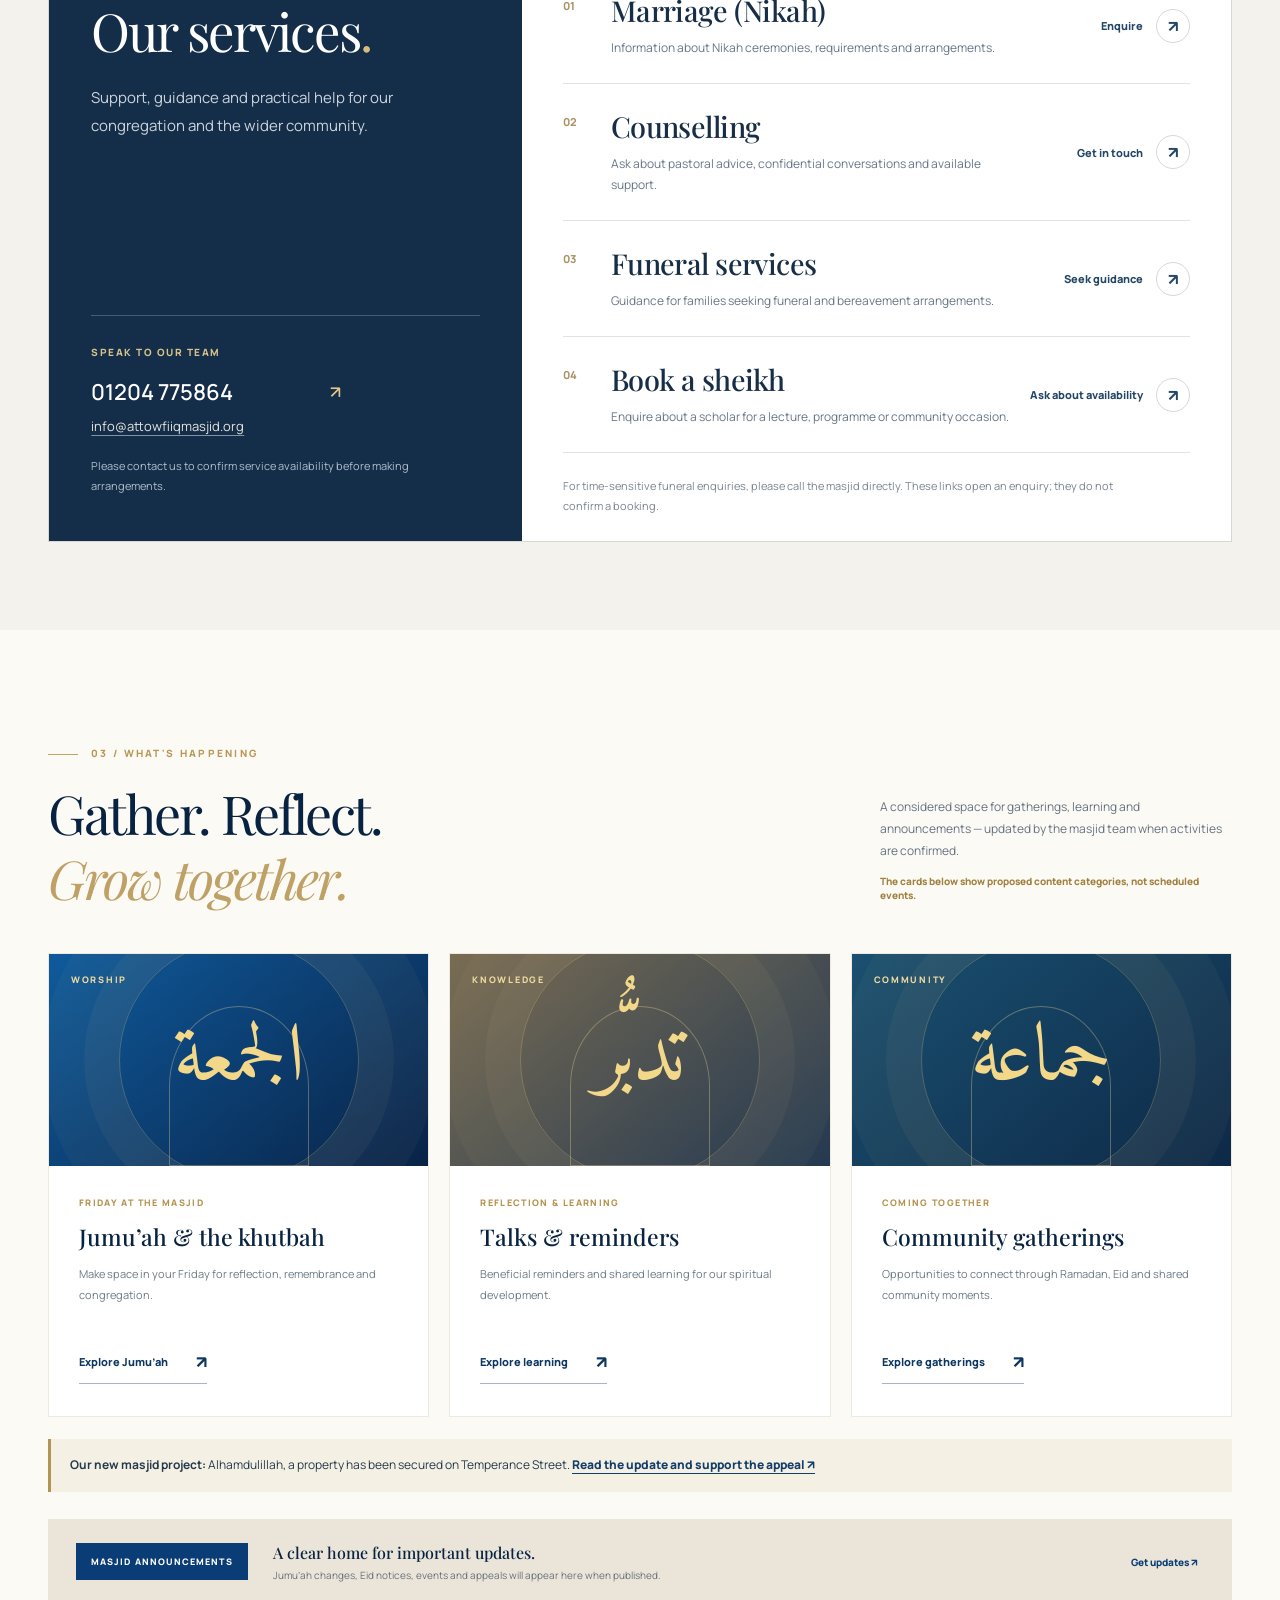
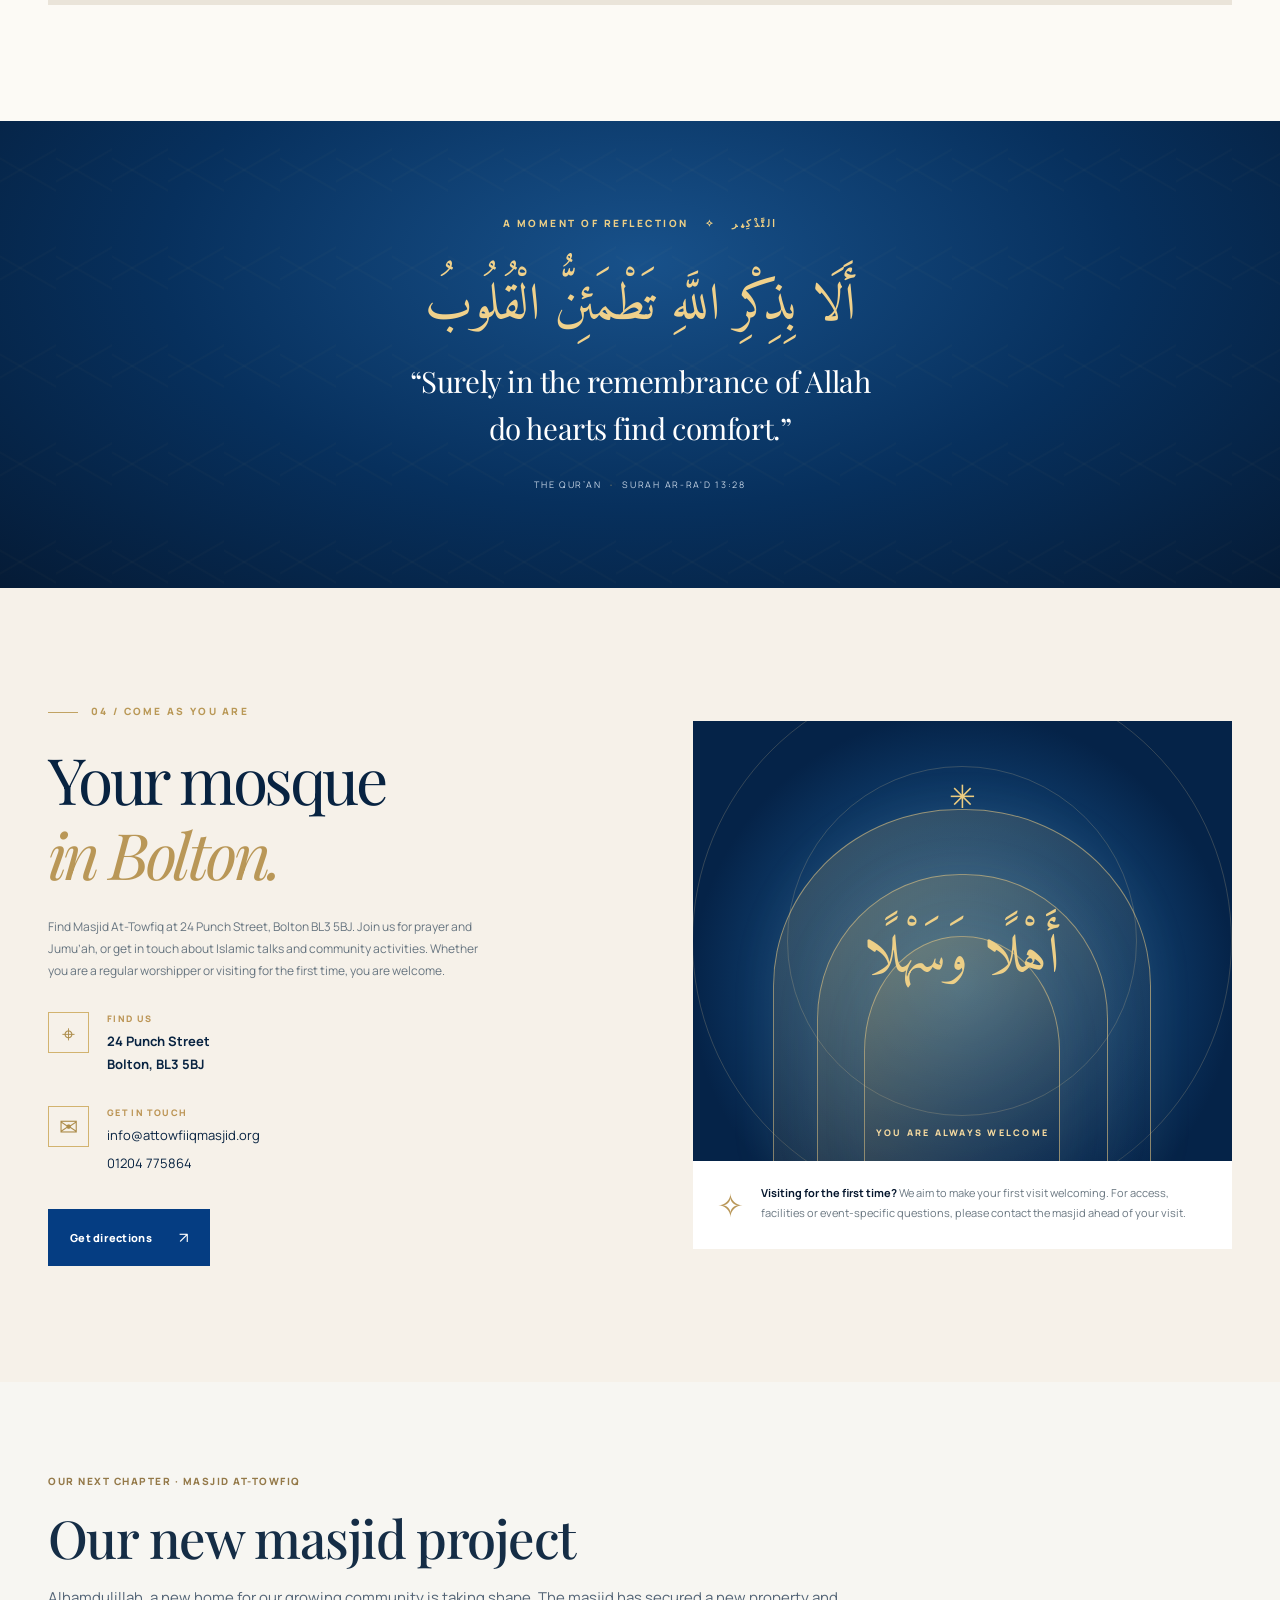
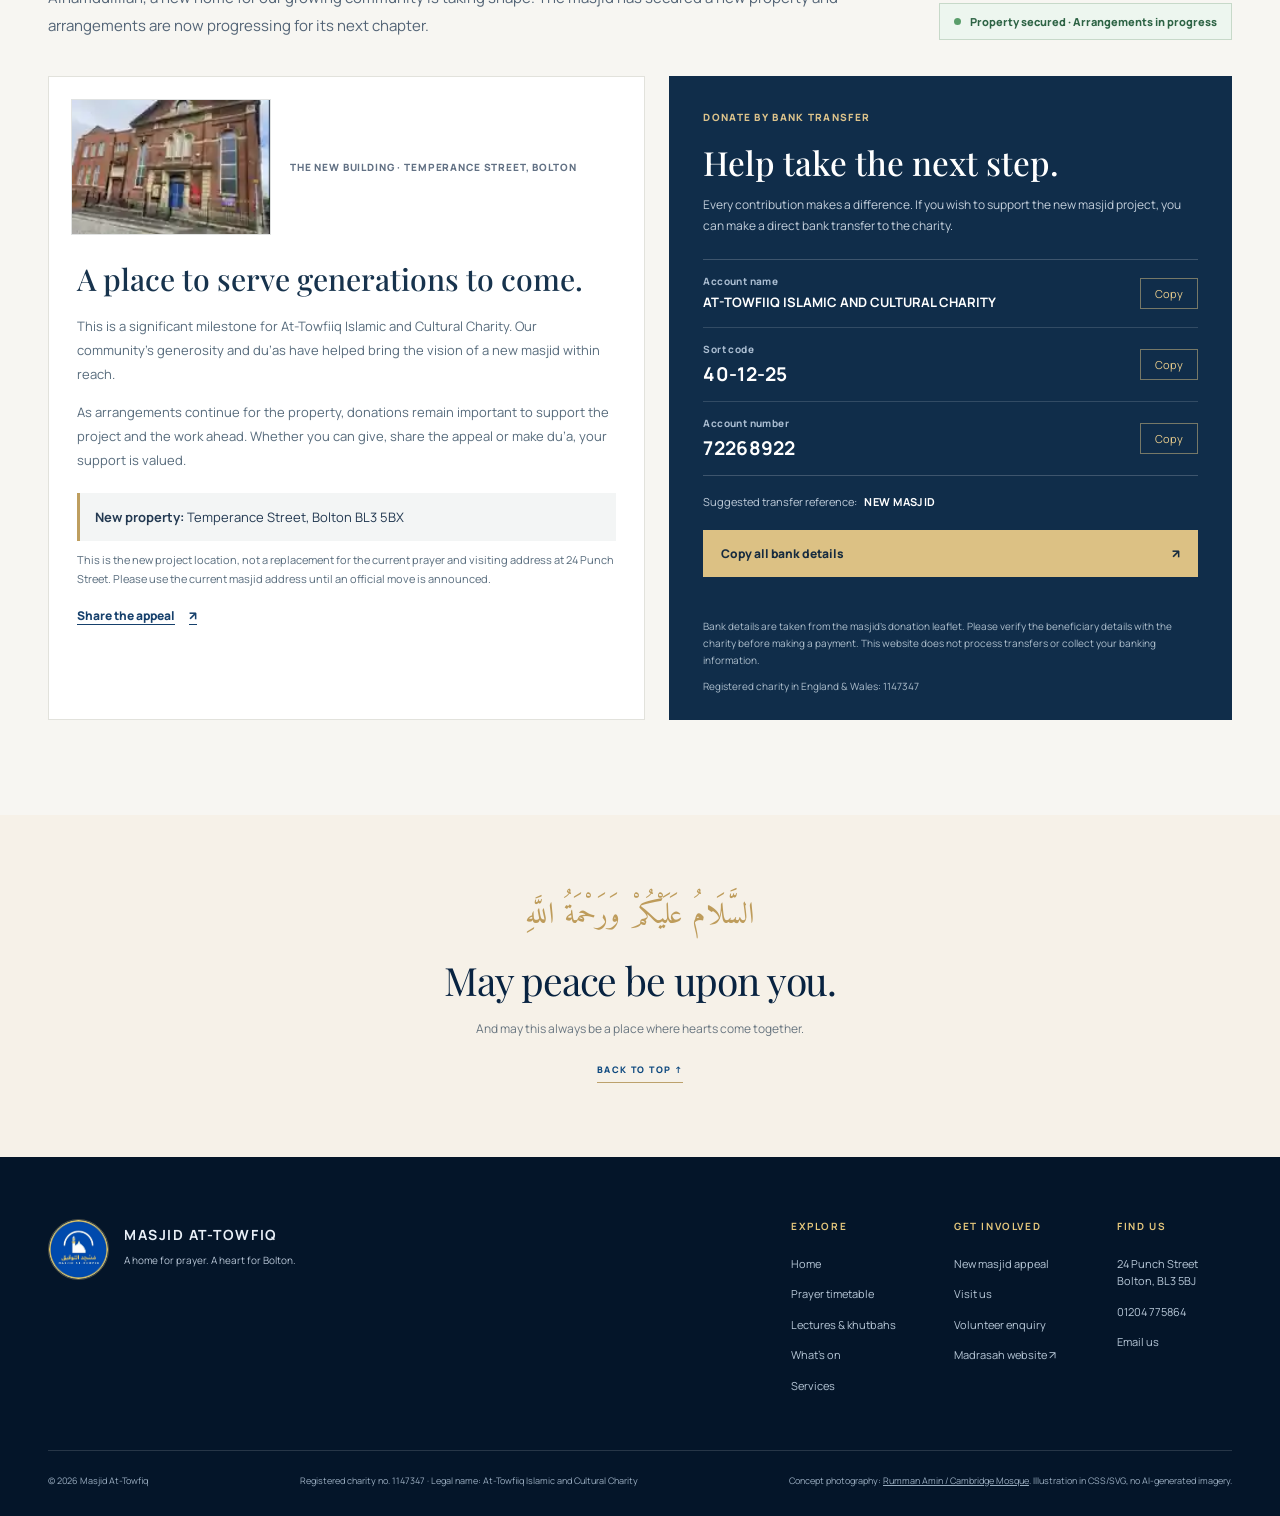
==== commit 44db1da6: "feat(local-seo): Bolton-specific Masjid and Madrasah pages, accurate local schema and CSP hashes" ====
--- a/public/index.html
+++ b/public/index.html
@@ -1,17 +1,65 @@
 <!DOCTYPE html>
-<html lang="en">
+<html lang="en-GB">
 <head>
   <meta charset="UTF-8">
   <meta name="viewport" content="width=device-width, initial-scale=1.0">
-  <!-- Pre-launch staging: remove noindex only after all content and prayer times are approved. -->
-  <meta name="robots" content="noindex, nofollow, noarchive">
+  <meta name="robots" content="index, follow, max-image-preview:large">
+  <link rel="canonical" href="https://attowfiqmasjid.org/">
   <meta name="theme-color" content="#061b37">
-  <meta name="description" content="Masjid At-Towfiq — a home for prayer, reflection and community in Bolton. Explore prayer information, community programmes and ways to get involved.">
-  <meta property="og:title" content="Masjid At-Towfiq | A Place to Return">
-  <meta property="og:description" content="A home for prayer. A heart for Bolton.">
+  <meta name="description" content="Visit Masjid At-Towfiq, a mosque in Bolton at 24 Punch Street, BL3 5BJ. View live prayer and Jumu’ah times, Islamic talks, community services and Madrasah information.">
+  <meta property="og:title" content="Masjid At-Towfiq | Mosque &amp; Prayer Times in Bolton">
+  <meta property="og:description" content="Prayer times, Jumu’ah, Islamic talks and community support at Masjid At-Towfiq, 24 Punch Street, Bolton.">
   <meta property="og:type" content="website">
-  <title>Masjid At-Towfiq | A Home for Prayer, A Heart for Bolton</title>
+  <meta property="og:url" content="https://attowfiqmasjid.org/">
+  <meta property="og:image" content="https://attowfiqmasjid.org/assets/at-towfiq-logo.png">
+  <title>Masjid At-Towfiq | Mosque, Prayer Times &amp; Community in Bolton</title>
   <link rel="icon" type="image/png" href="assets/at-towfiq-logo.png">
+  <script type="application/ld+json">
+{
+  "@context": "https://schema.org",
+  "@graph": [
+    {
+      "@type": "Mosque",
+      "@id": "https://attowfiqmasjid.org/#masjid",
+      "name": "Masjid At-Towfiq",
+      "alternateName": "Masjid At-Towfiiq",
+      "description": "A mosque and local community in Bolton offering daily prayers, Jumu'ah, religious talks and community support.",
+      "url": "https://attowfiqmasjid.org/",
+      "image": "https://attowfiqmasjid.org/assets/at-towfiq-logo.png",
+      "telephone": "+44 1204 775864",
+      "email": "info@attowfiiqmasjid.org",
+      "address": {
+        "@type": "PostalAddress",
+        "streetAddress": "24 Punch Street",
+        "addressLocality": "Bolton",
+        "postalCode": "BL3 5BJ",
+        "addressCountry": "GB"
+      },
+      "sameAs": [
+        "https://www.youtube.com/@AttowfiqmasjidBolton"
+      ]
+    },
+    {
+      "@type": "WebSite",
+      "@id": "https://attowfiqmasjid.org/#website",
+      "url": "https://attowfiqmasjid.org/",
+      "name": "Masjid At-Towfiq | Bolton"
+    },
+    {
+      "@type": "WebPage",
+      "@id": "https://attowfiqmasjid.org/#webpage",
+      "url": "https://attowfiqmasjid.org/",
+      "name": "Masjid At-Towfiq | Mosque, Prayer Times & Community in Bolton",
+      "isPartOf": {
+        "@id": "https://attowfiqmasjid.org/#website"
+      },
+      "about": {
+        "@id": "https://attowfiqmasjid.org/#masjid"
+      }
+    }
+  ]
+}
+  </script>
   <link rel="preconnect" href="https://fonts.googleapis.com">
   <link rel="preconnect" href="https://fonts.gstatic.com" crossorigin>
   <link href="https://fonts.googleapis.com/css2?family=Amiri:wght@400;700&family=DM+Sans:wght@400;500;600;700&family=Manrope:wght@400;500;600;700;800&family=Playfair+Display:ital,wght@0,400;0,500;0,600;0,700;1,400;1,500&display=swap" rel="stylesheet">
@@ -224,7 +272,7 @@
 
     <section class="visit-section section-space" id="visit">
       <div class="site-shell visit-grid">
-        <div class="visit-left reveal"><div class="section-kicker">04 / COME AS YOU ARE</div><h2>Your place<br><em>is here.</em></h2><p>Whether you've been part of the congregation for years or you're visiting for the first time, we look forward to welcoming you.</p><div class="visit-detail"><span class="visit-detail-icon">⌖</span><div><small>FIND US</small><strong>24 Punch Street<br>Bolton, BL3 5BJ</strong></div></div><div class="visit-detail"><span class="visit-detail-icon">✉</span><div><small>GET IN TOUCH</small><a href="mailto:info@attowfiiqmasjid.org">info@attowfiiqmasjid.org</a><a href="tel:+441204775864">01204 775864</a></div></div><a target="_blank" rel="noopener noreferrer" href="https://www.google.com/maps/search/?api=1&amp;query=24%20Punch%20Street%20Bolton%20BL3%205BJ" class="button button-dark">Get directions <span>↗</span></a></div>
+        <div class="visit-left reveal"><div class="section-kicker">04 / COME AS YOU ARE</div><h2>Your mosque<br><em>in Bolton.</em></h2><p>Find Masjid At-Towfiq at 24 Punch Street, Bolton BL3 5BJ. Join us for prayer and Jumu’ah, or get in touch about Islamic talks and community activities. Whether you are a regular worshipper or visiting for the first time, you are welcome.</p><div class="visit-detail"><span class="visit-detail-icon">⌖</span><div><small>FIND US</small><strong>24 Punch Street<br>Bolton, BL3 5BJ</strong></div></div><div class="visit-detail"><span class="visit-detail-icon">✉</span><div><small>GET IN TOUCH</small><a href="mailto:info@attowfiiqmasjid.org">info@attowfiiqmasjid.org</a><a href="tel:+441204775864">01204 775864</a></div></div><a target="_blank" rel="noopener noreferrer" href="https://www.google.com/maps/search/?api=1&amp;query=24%20Punch%20Street%20Bolton%20BL3%205BJ" class="button button-dark">Get directions <span>↗</span></a></div>
         <div class="visit-right reveal"><div class="visit-architecture"><div class="visit-arch-set"><div class="visit-arch-back"></div><div class="visit-arch-middle"></div><div class="visit-arch-front"></div></div><div class="visit-architecture-star">✳</div><span class="visit-script" lang="ar">أَهْلًا وَسَهْلًا</span><span class="visit-visual-tag">YOU ARE ALWAYS WELCOME</span></div><div class="visit-note"><span class="visit-note-symbol">✧</span><p><strong>Visiting for the first time?</strong> We aim to make your first visit welcoming. For access, facilities or event-specific questions, please contact the masjid ahead of your visit.</p></div></div>
       </div>
     </section>
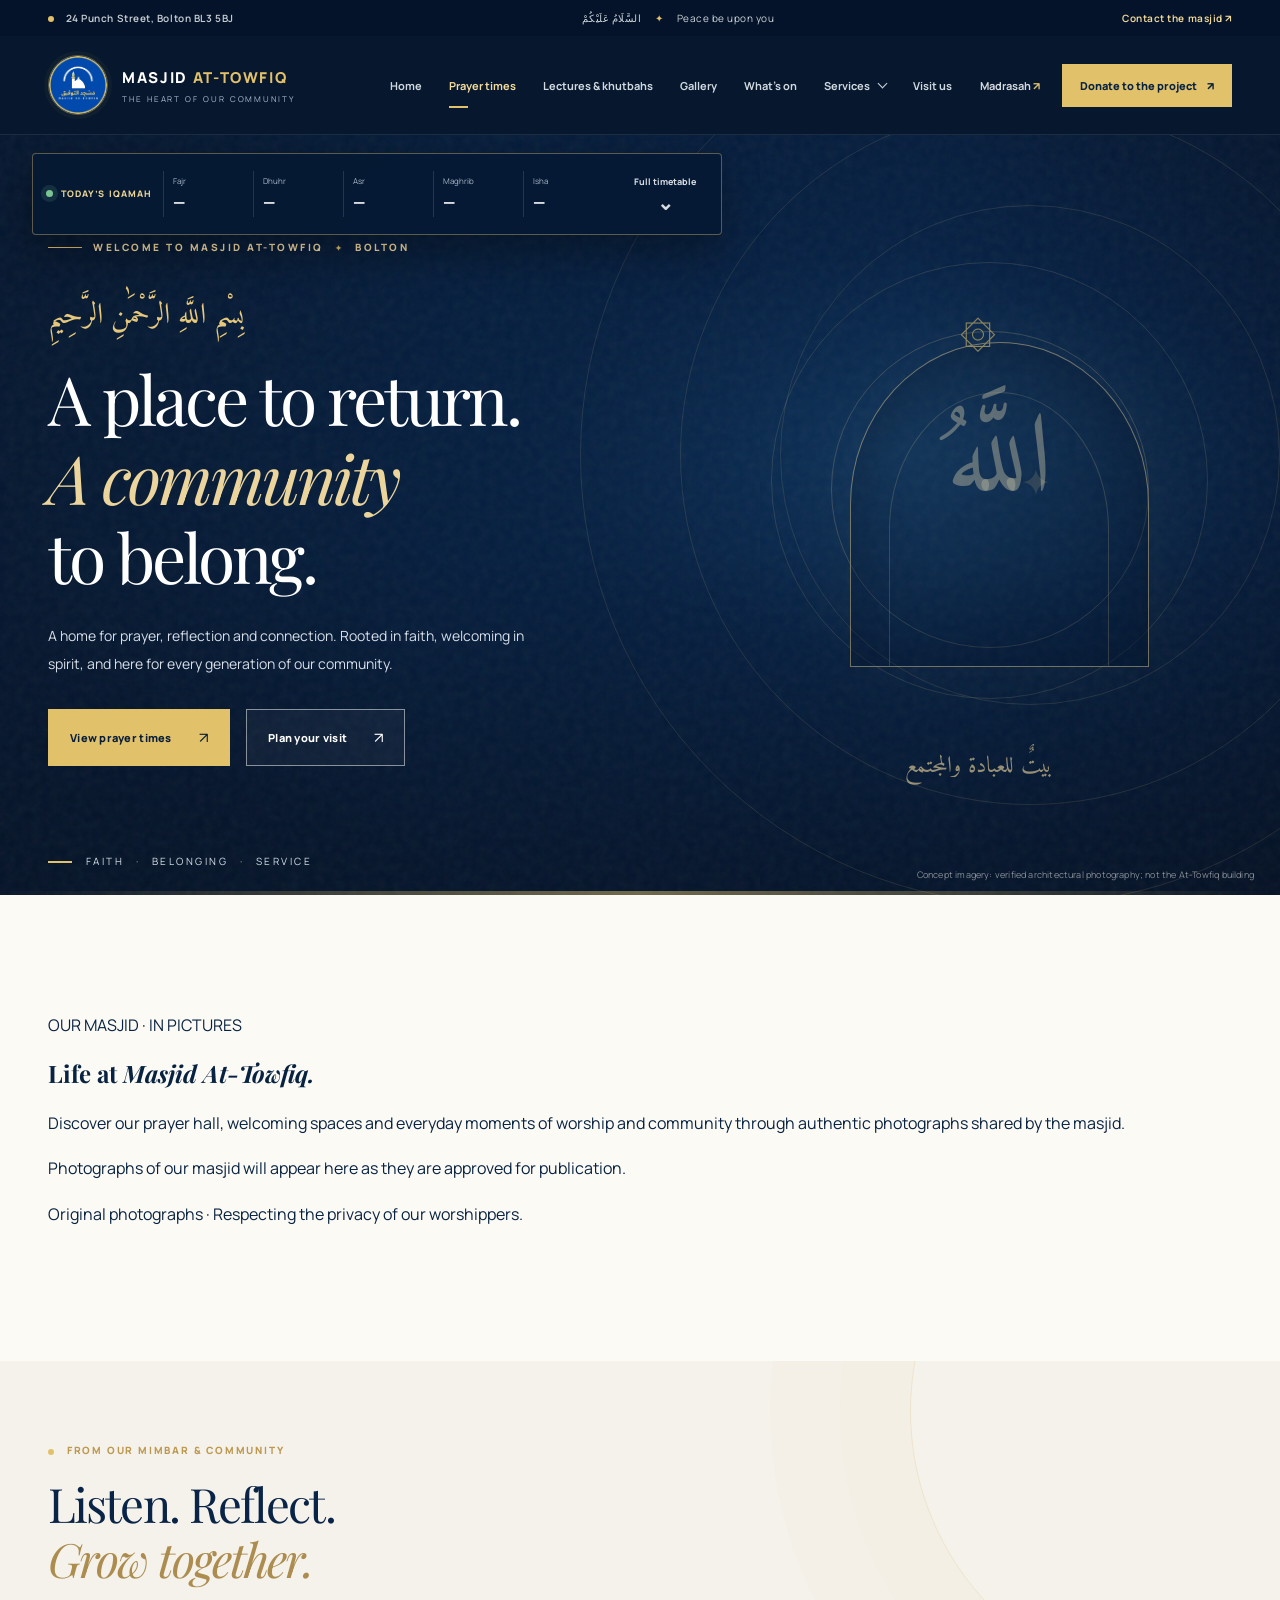
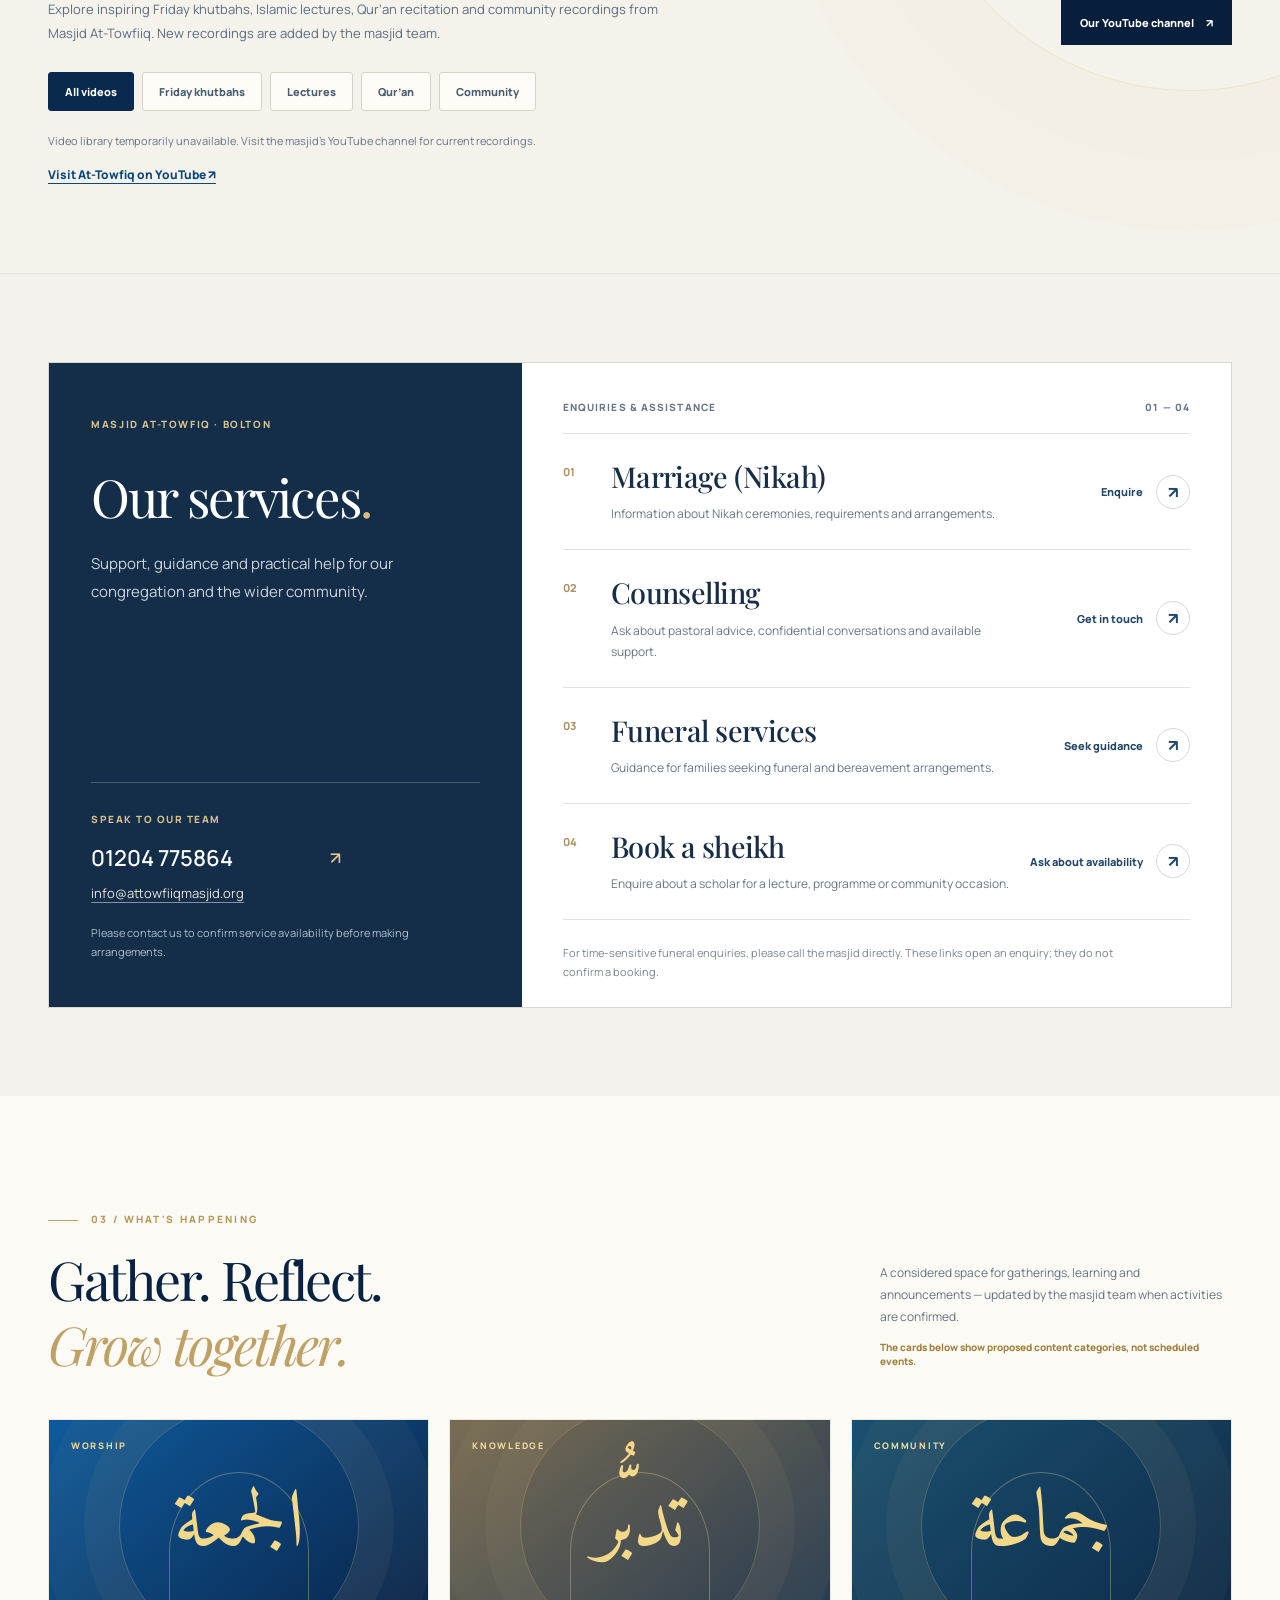
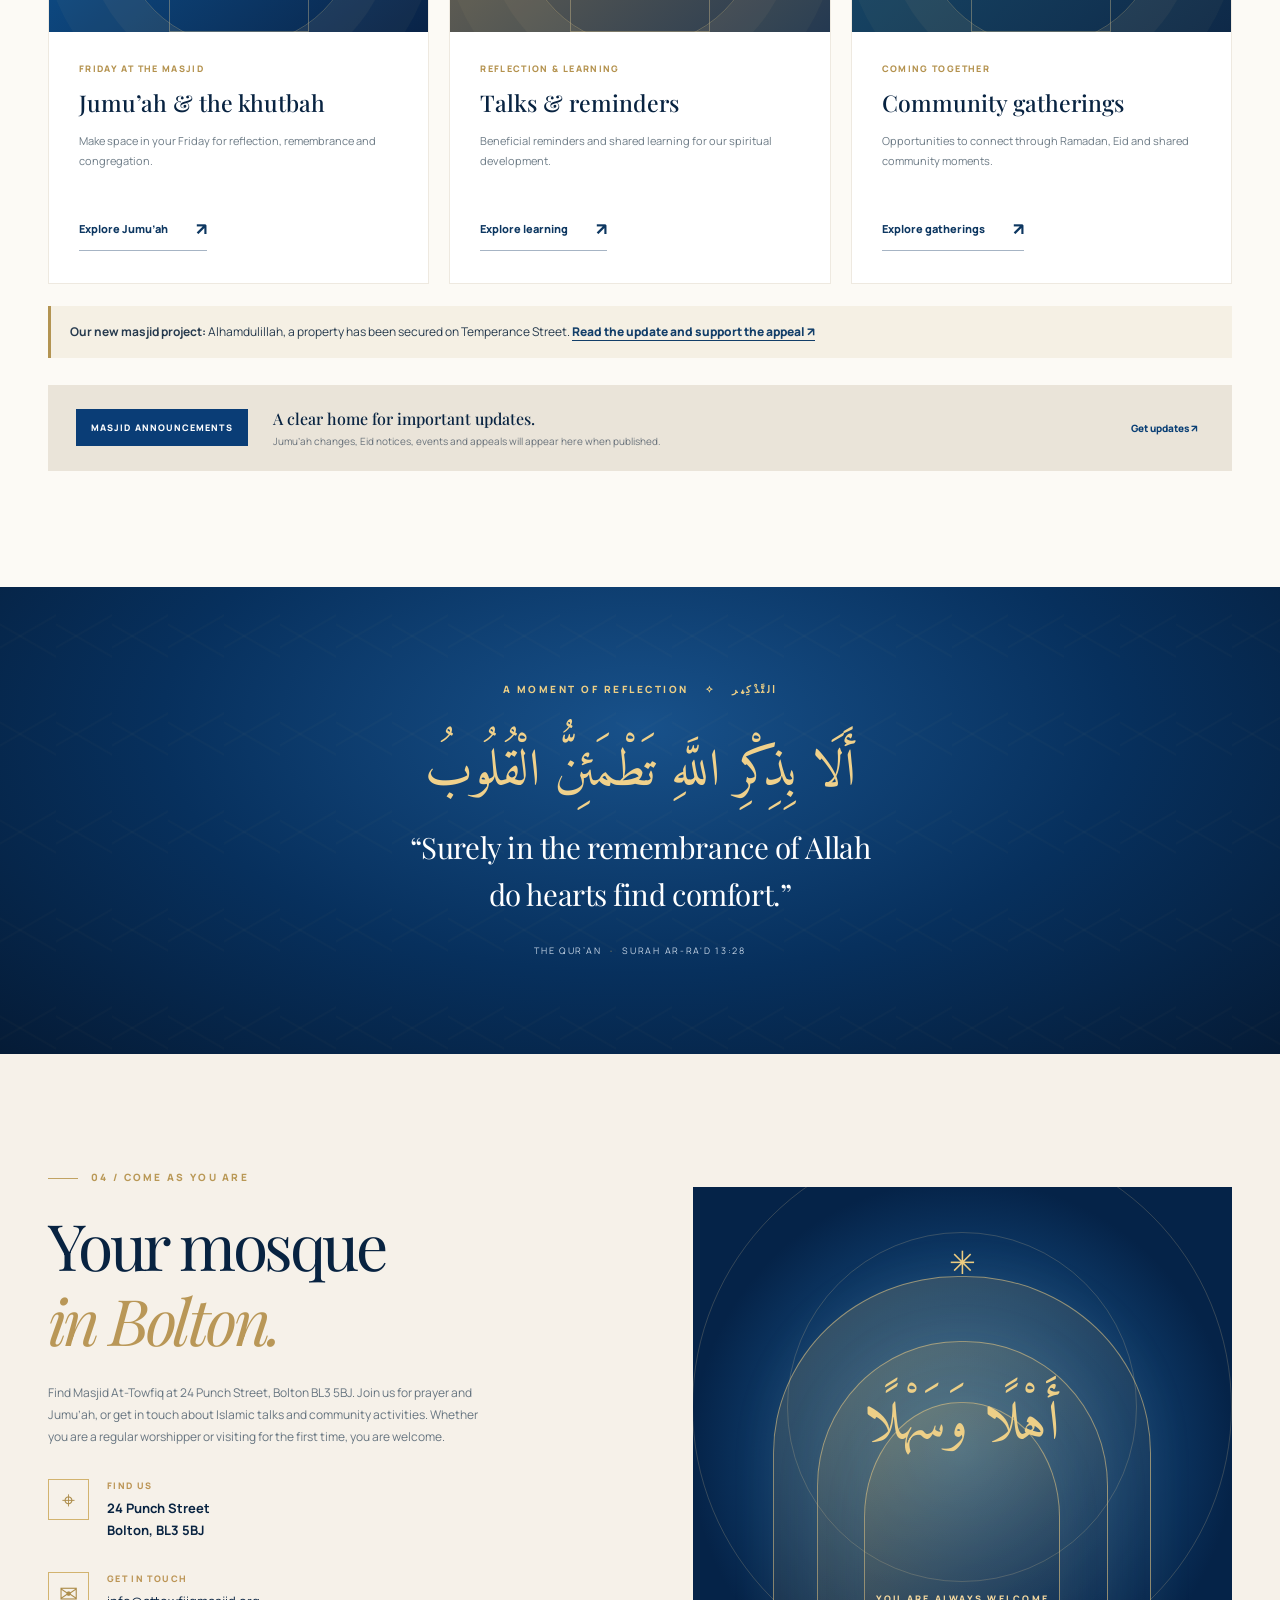
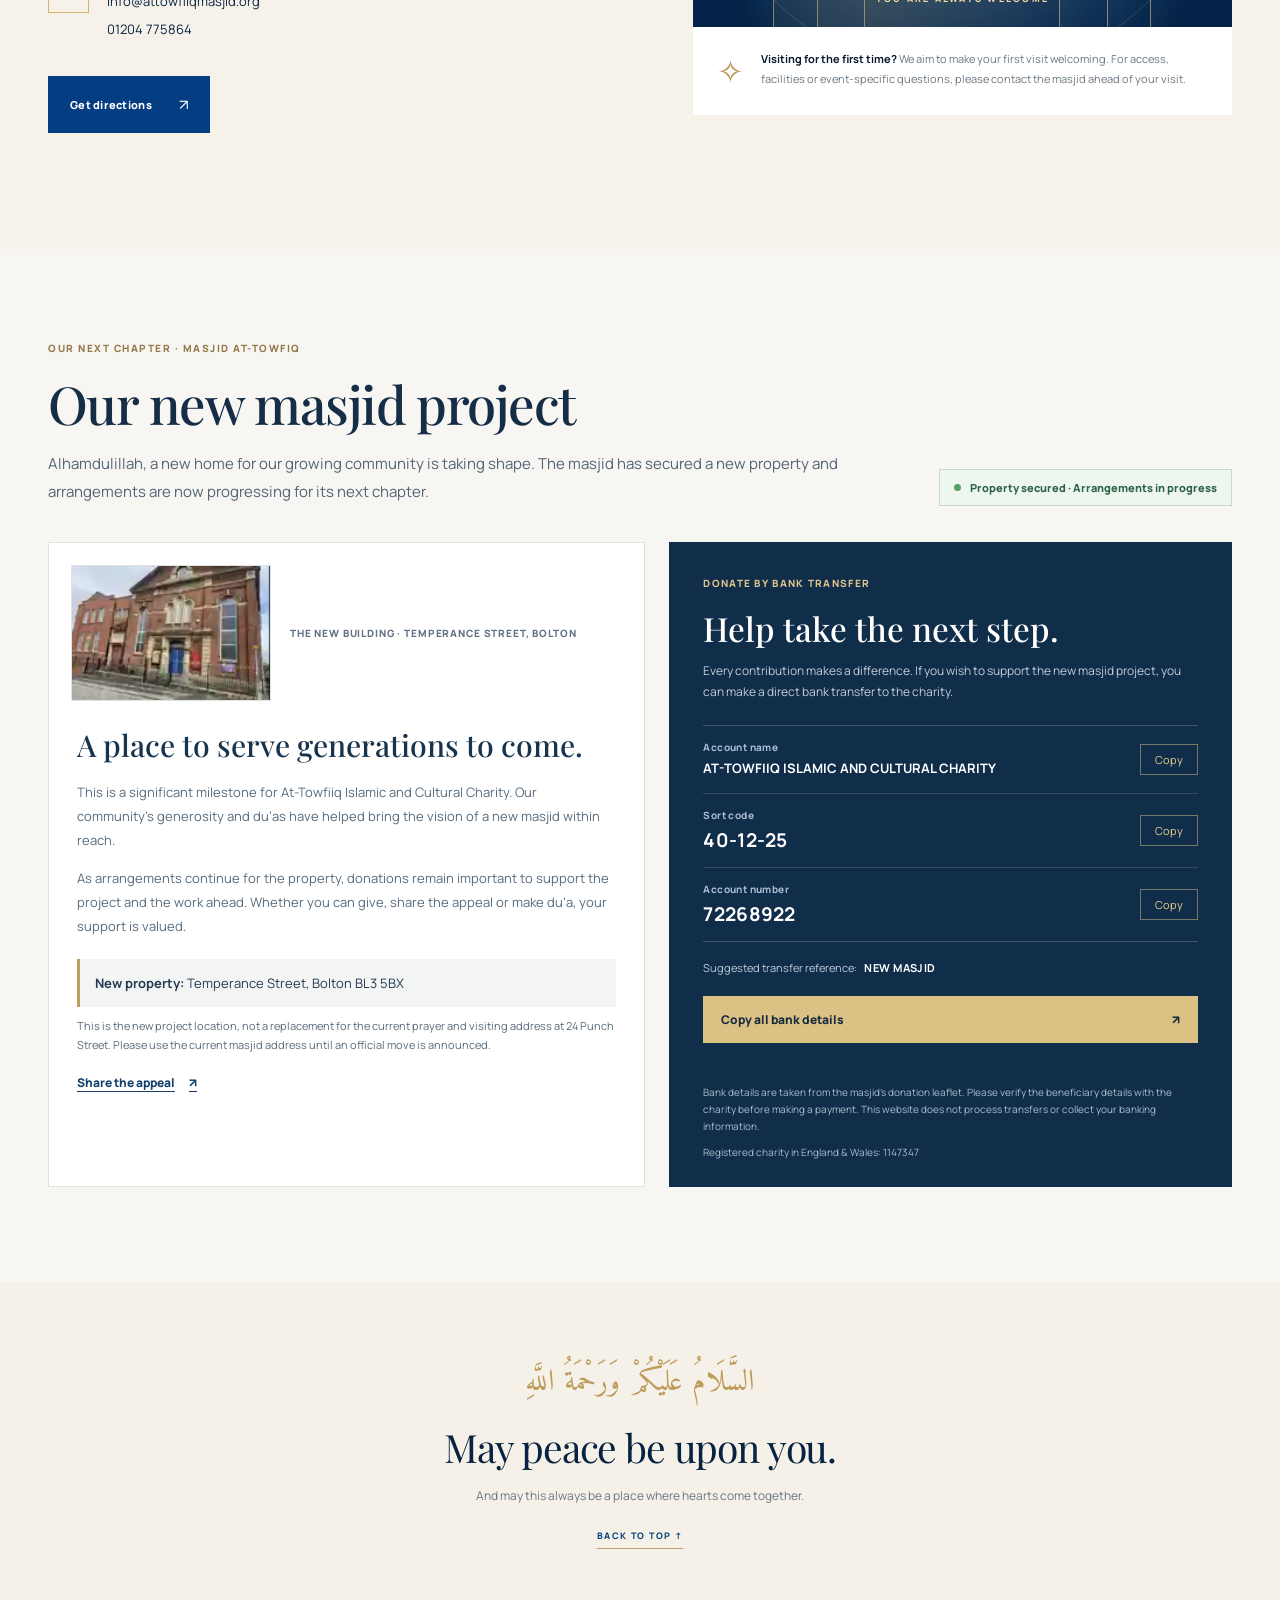
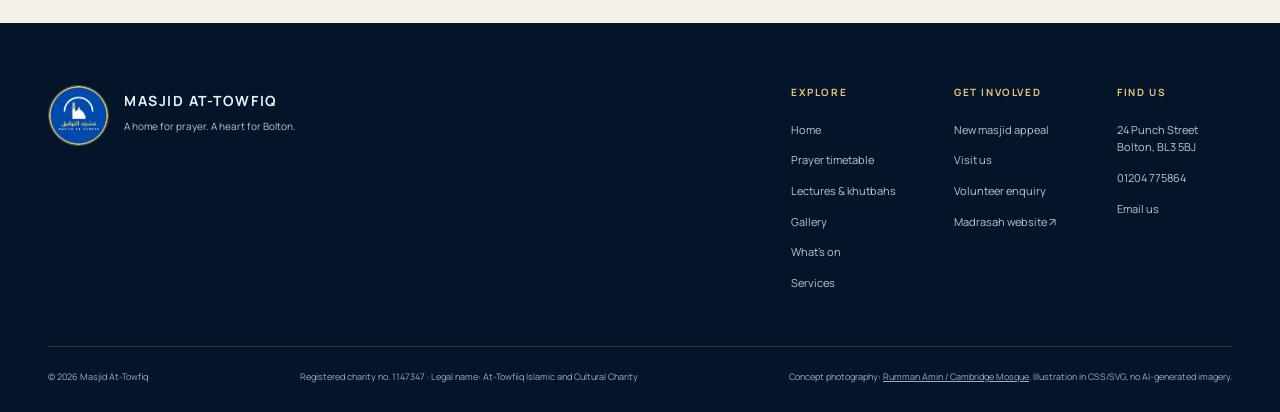
==== commit b62b53d5: "feat: public authentic masjid gallery, navigation and accessible viewer" ====
--- a/public/index.html
+++ b/public/index.html
@@ -66,6 +66,7 @@
   <link rel="stylesheet" href="styles.css">
   <link rel="stylesheet" href="masjidbox.css">
   <link rel="stylesheet" href="videos.css">
+  <link rel="stylesheet" href="gallery.css">
   <link rel="stylesheet" href="services.css">
   <link rel="stylesheet" href="project.css">
 </head>
@@ -87,6 +88,7 @@
         <a href="#home" class="nav-link active">Home</a>
         <a href="#prayer-times" class="nav-link">Prayer times</a>
         <a href="#videos" class="nav-link">Lectures &amp; khutbahs</a>
+        <a href="#gallery" class="nav-link">Gallery</a>
         <a href="#whatson" class="nav-link">What's on</a>
         <details class="nav-services">
           <summary class="nav-link nav-services-trigger" data-nav="#services">Services <span class="nav-services-chevron" aria-hidden="true"></span></summary>
@@ -106,7 +108,7 @@
       <button type="button" class="menu-toggle" id="menuToggle" aria-label="Open menu" aria-expanded="false" aria-controls="mobileMenu"><span></span><span></span><span></span></button>
     </div>
     <nav class="mobile-nav" id="mobileMenu" aria-label="Mobile navigation" hidden>
-      <a href="#home">Home</a><a href="#prayer-times">Prayer times</a><a href="#videos">Videos</a><a href="#whatson">What's on</a><details class="mobile-services">
+      <a href="#home">Home</a><a href="#prayer-times">Prayer times</a><a href="#videos">Videos</a><a href="#gallery">Gallery</a><a href="#whatson">What's on</a><details class="mobile-services">
         <summary>Services <span aria-hidden="true">⌄</span></summary>
         <div class="mobile-services-items">
           <a href="#service-nikah">Marriage (Nikah) service</a>
@@ -165,6 +167,29 @@
     </section>
 
 
+
+    <section class="masjid-gallery-section section-space" id="gallery" aria-labelledby="masjidGalleryHeading">
+      <div class="site-shell">
+        <div class="masjid-gallery-intro">
+          <div>
+            <p class="masjid-gallery-eyebrow">OUR MASJID · IN PICTURES</p>
+            <h2 id="masjidGalleryHeading">Life at <em>Masjid At-Towfiq.</em></h2>
+          </div>
+          <p>Discover our prayer hall, welcoming spaces and everyday moments of worship and community through authentic photographs shared by the masjid.</p>
+        </div>
+        <div class="masjid-gallery-grid" id="masjidGallery" aria-live="polite">
+          <p class="masjid-gallery-empty">Photographs of our masjid will appear here as they are approved for publication.</p>
+        </div>
+        <p class="masjid-gallery-footnote">Original photographs · Respecting the privacy of our worshippers.</p>
+      </div>
+    </section>
+    <dialog id="masjidGalleryDialog" class="masjid-gallery-dialog" aria-labelledby="masjidGalleryDialogTitle">
+      <div class="masjid-gallery-dialog-inner">
+        <button type="button" class="masjid-gallery-dialog-close" id="masjidGalleryClose" aria-label="Close photograph">×</button>
+        <img id="masjidGalleryDialogImage" alt="">
+        <div class="masjid-gallery-dialog-caption"><h3 id="masjidGalleryDialogTitle">Masjid At-Towfiq</h3><p id="masjidGalleryDialogDescription"></p></div>
+      </div>
+    </dialog>
 
     <section class="masjid-videos-section" id="videos" aria-labelledby="masjidVideosHeading">
       <div class="site-shell masjid-videos-inner">
@@ -340,7 +365,7 @@
 
     <section class="closing-section"><div class="site-shell closing-inner"><span lang="ar" class="closing-arabic">السَّلَامُ عَلَيْكُمْ وَرَحْمَةُ اللَّهِ</span><h2>May peace be upon you.</h2><p>And may this always be a place where hearts come together.</p><a href="#top" class="back-top">BACK TO TOP ↑</a></div></section>
   </main>
-  <footer class="site-footer"><div class="site-shell footer-top"><div class="footer-brand"><img src="assets/at-towfiq-logo.png" alt="At-Towfiq emblem"><div><strong>MASJID AT-TOWFIQ</strong><span>A home for prayer. A heart for Bolton.</span></div></div><div class="footer-links"><div><h4>EXPLORE</h4><a href="#home">Home</a><a href="#prayer-times">Prayer timetable</a><a href="#videos">Lectures &amp; khutbahs</a><a href="#whatson">What's on</a><a href="#services">Services</a></div><div><h4>GET INVOLVED</h4><a href="#give">New masjid appeal</a><a href="#visit">Visit us</a><a href="mailto:info@attowfiiqmasjid.org?subject=Volunteering%20enquiry">Volunteer enquiry</a><a href="https://madrasah.attowfiqmasjid.org/">Madrasah website ↗</a></div><div><h4>FIND US</h4><p>24 Punch Street<br>Bolton, BL3 5BJ</p><a href="tel:+441204775864">01204 775864</a><a href="mailto:info@attowfiiqmasjid.org">Email us</a></div></div></div><div class="site-shell footer-bottom"><span>© <span id="currentYear">2026</span> Masjid At-Towfiq</span><span>Registered charity no. 1147347 · Legal name: At-Towfiiq Islamic and Cultural Charity</span><span class="footer-credit">Concept photography: <a href="https://unsplash.com/fr/photos/interieur-de-la-mosquee-sMB8l9j1PQ8" target="_blank" rel="noopener">Rumman Amin / Cambridge Mosque</a>. Illustration in CSS/SVG, no AI-generated imagery.</span></div></footer>
+  <footer class="site-footer"><div class="site-shell footer-top"><div class="footer-brand"><img src="assets/at-towfiq-logo.png" alt="At-Towfiq emblem"><div><strong>MASJID AT-TOWFIQ</strong><span>A home for prayer. A heart for Bolton.</span></div></div><div class="footer-links"><div><h4>EXPLORE</h4><a href="#home">Home</a><a href="#prayer-times">Prayer timetable</a><a href="#videos">Lectures &amp; khutbahs</a><a href="#gallery">Gallery</a><a href="#whatson">What's on</a><a href="#services">Services</a></div><div><h4>GET INVOLVED</h4><a href="#give">New masjid appeal</a><a href="#visit">Visit us</a><a href="mailto:info@attowfiiqmasjid.org?subject=Volunteering%20enquiry">Volunteer enquiry</a><a href="https://madrasah.attowfiqmasjid.org/">Madrasah website ↗</a></div><div><h4>FIND US</h4><p>24 Punch Street<br>Bolton, BL3 5BJ</p><a href="tel:+441204775864">01204 775864</a><a href="mailto:info@attowfiiqmasjid.org">Email us</a></div></div></div><div class="site-shell footer-bottom"><span>© <span id="currentYear">2026</span> Masjid At-Towfiq</span><span>Registered charity no. 1147347 · Legal name: At-Towfiiq Islamic and Cultural Charity</span><span class="footer-credit">Concept photography: <a href="https://unsplash.com/fr/photos/interieur-de-la-mosquee-sMB8l9j1PQ8" target="_blank" rel="noopener">Rumman Amin / Cambridge Mosque</a>. Illustration in CSS/SVG, no AI-generated imagery.</span></div></footer>
   <div class="modal-backdrop" id="modalBackdrop" hidden><div class="modal" role="dialog" aria-modal="true" aria-labelledby="modalTitle" tabindex="-1"><div class="modal-ornament" aria-hidden="true">✦</div><button class="modal-close" type="button" id="modalClose" aria-label="Close dialog">×</button><div class="modal-kicker" id="modalKicker">MASJID AT-TOWFIQ</div><h2 id="modalTitle">More information</h2><div class="modal-content" id="modalContent"></div><button class="button button-dark modal-dismiss" type="button" id="modalDismiss">Understood <span>↗</span></button></div></div>
 
   <dialog class="masjid-video-dialog" id="masjidVideoDialog" aria-labelledby="masjidVideoDialogTitle">
@@ -350,6 +375,7 @@
   <script src="script.js"></script>
   <script src="prayer-live.js" defer></script>
   <script src="videos.js" defer></script>
+  <script src="gallery.js" defer></script>
   <script src="project.js" defer></script>
 </body>
 </html>
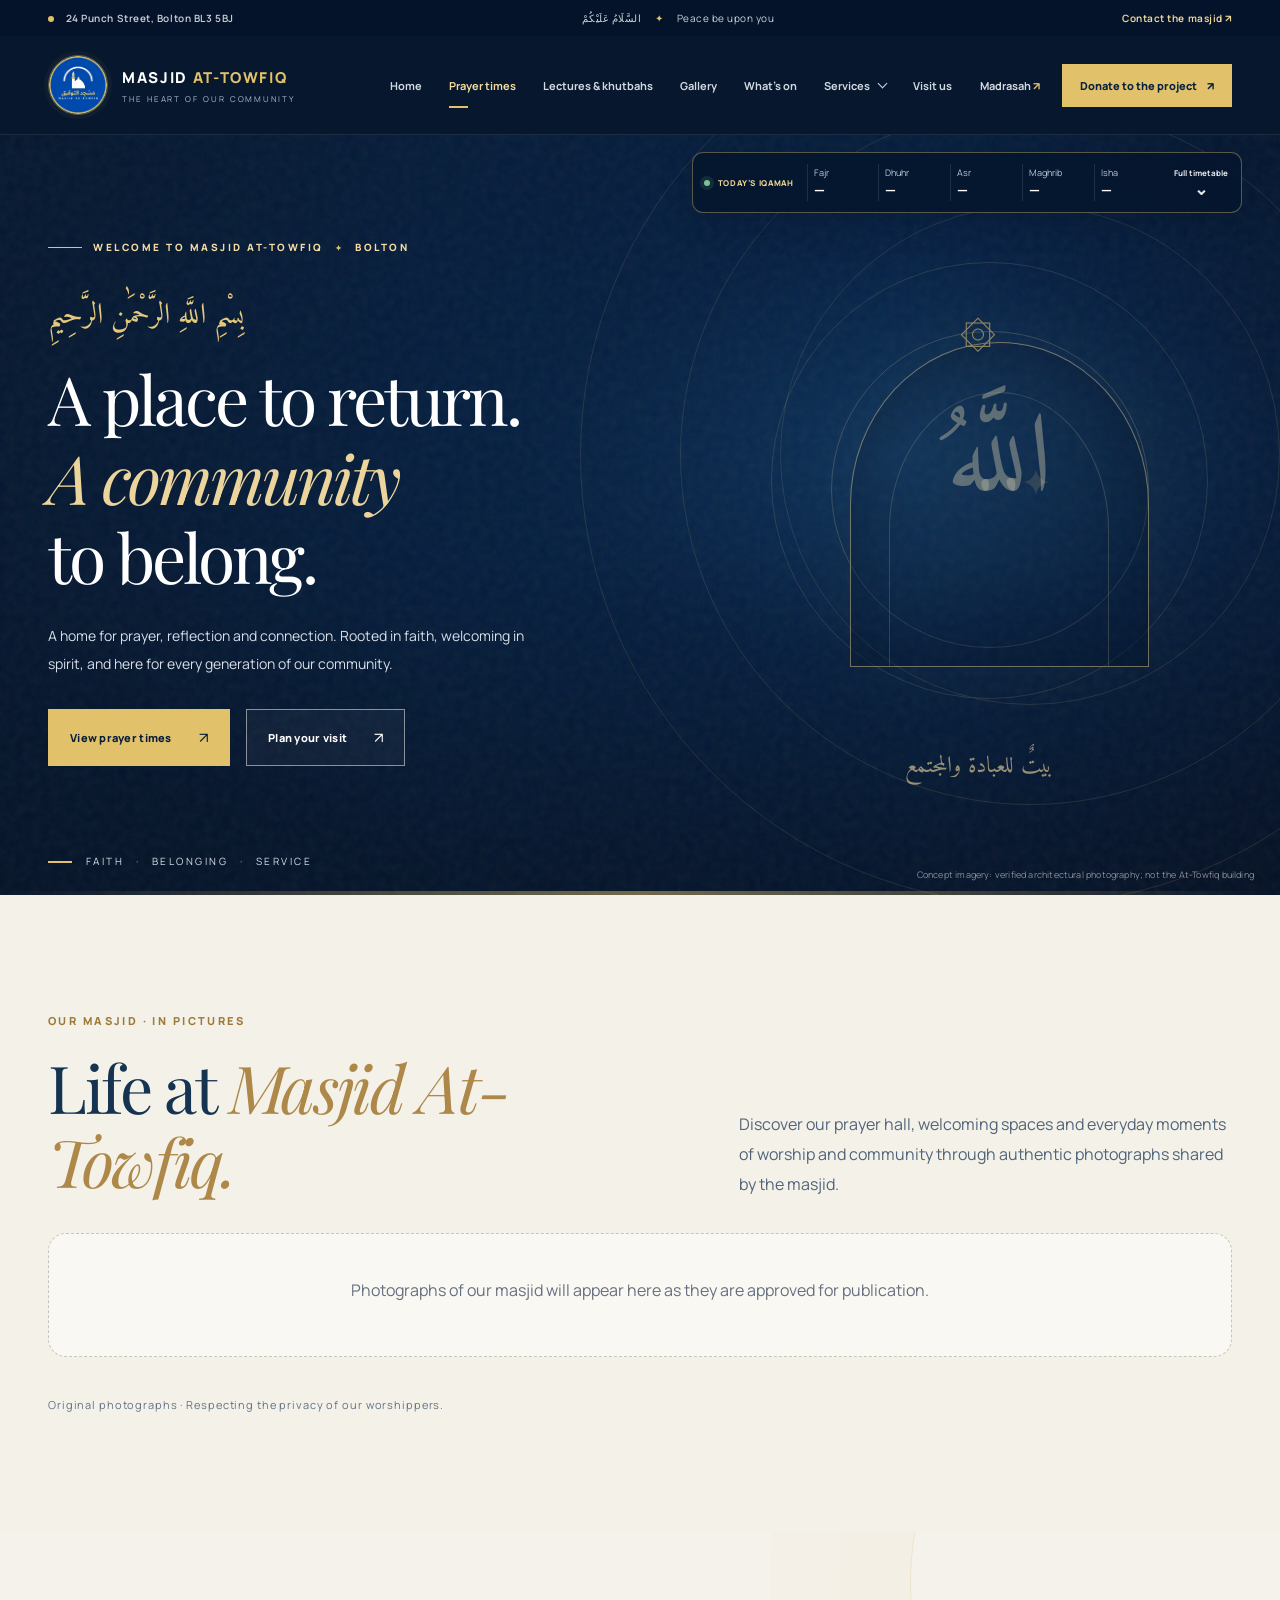
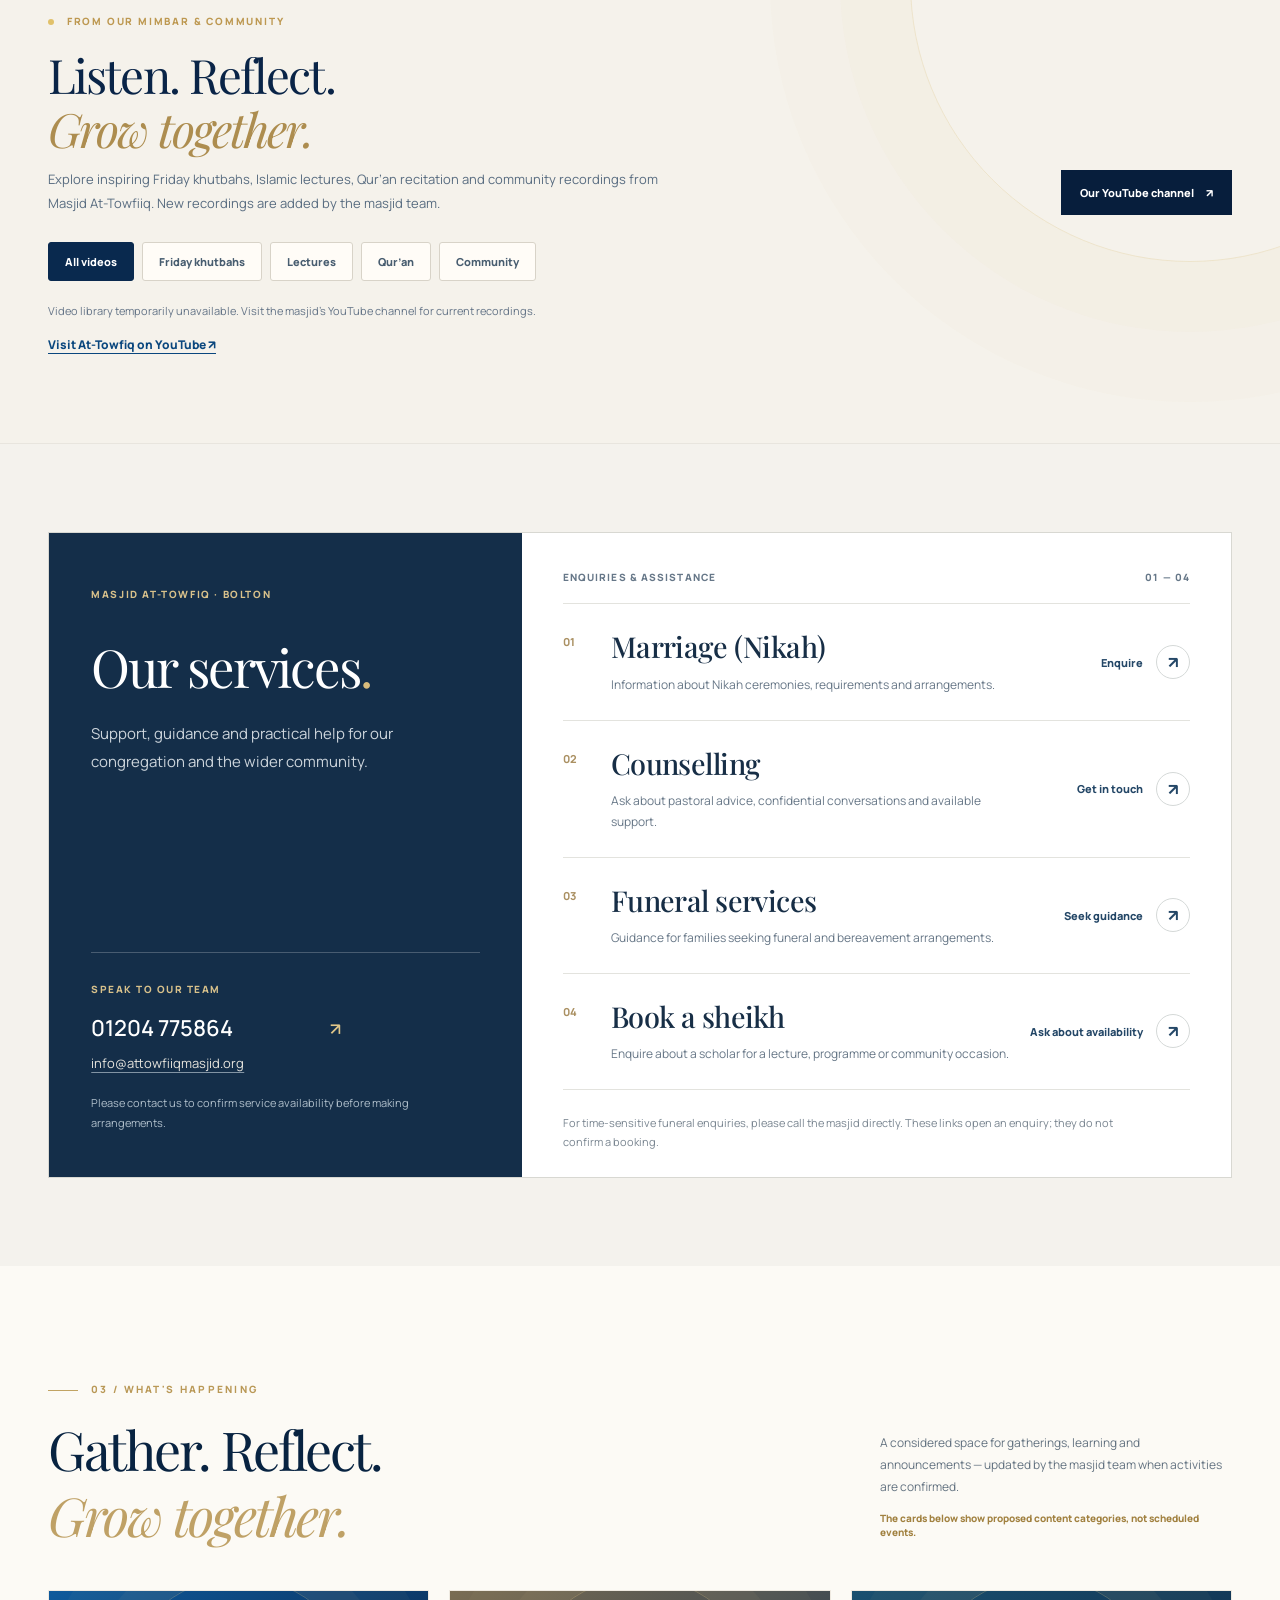
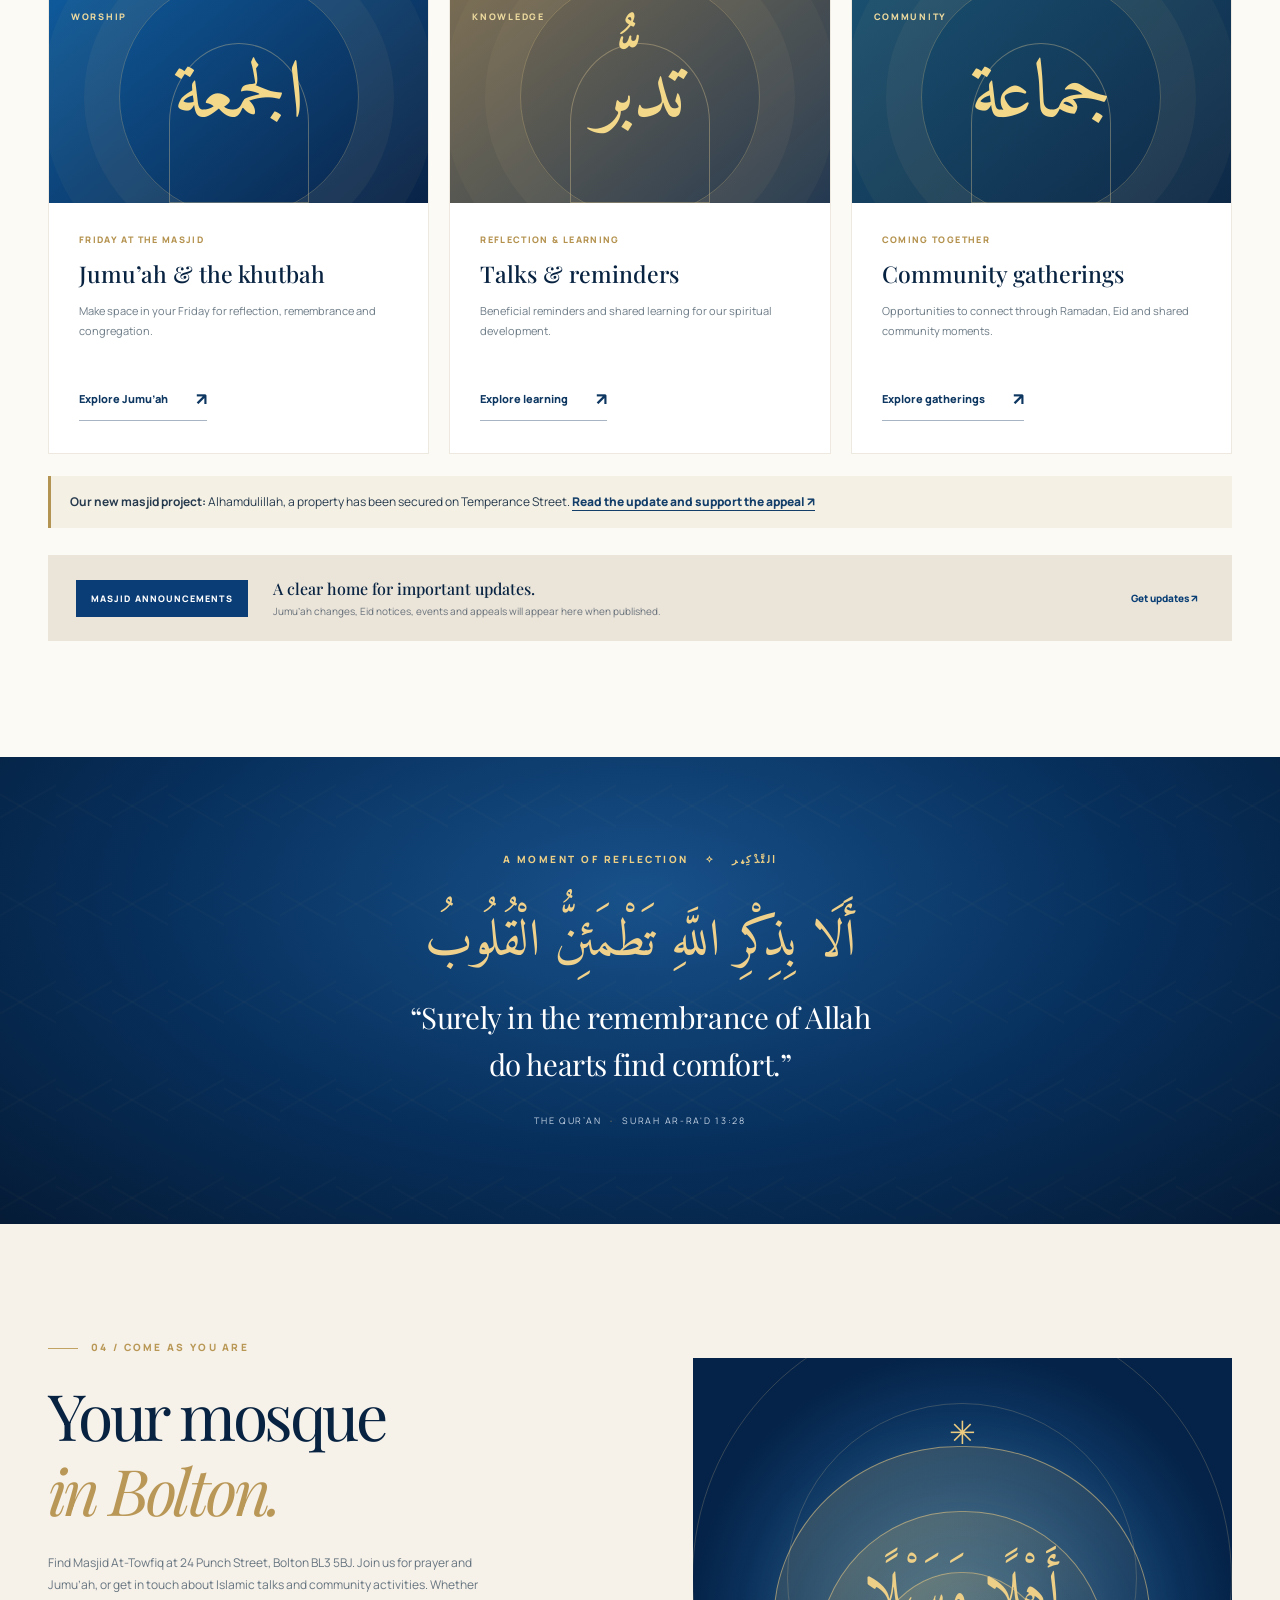
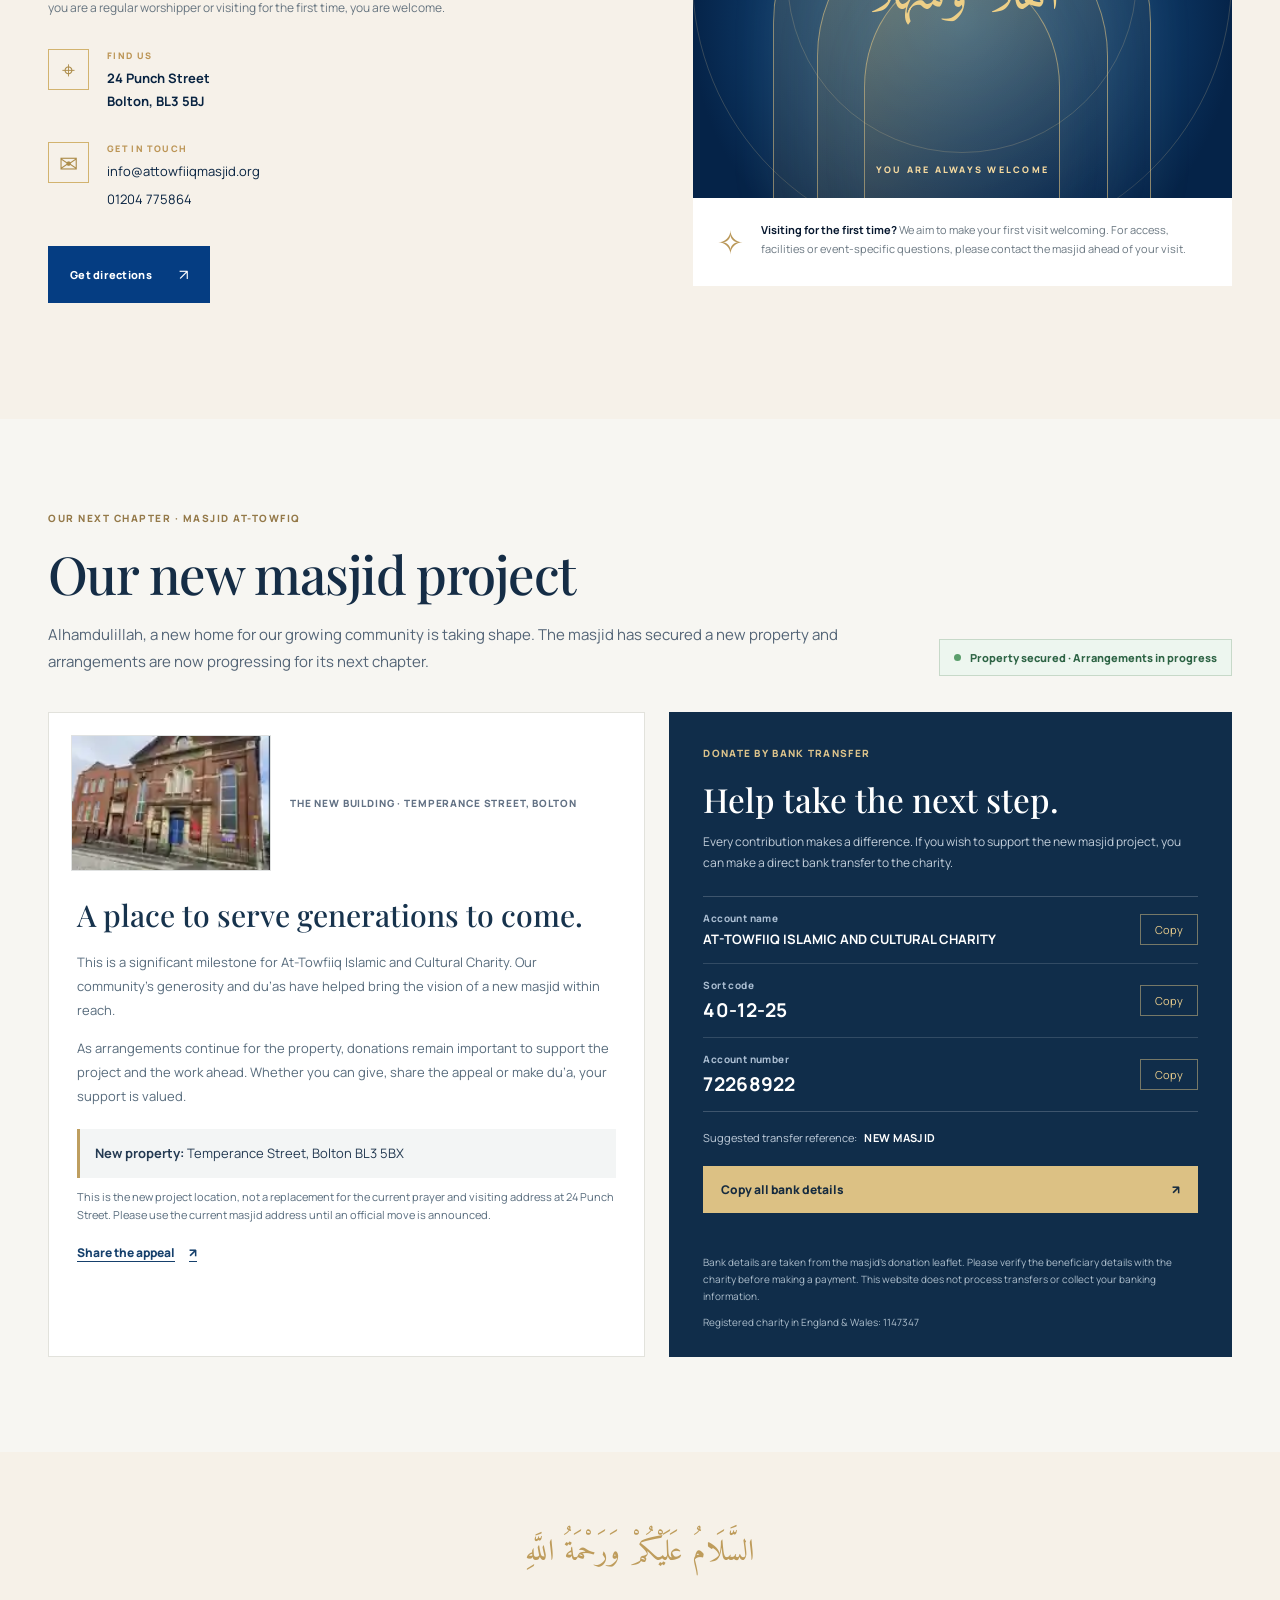
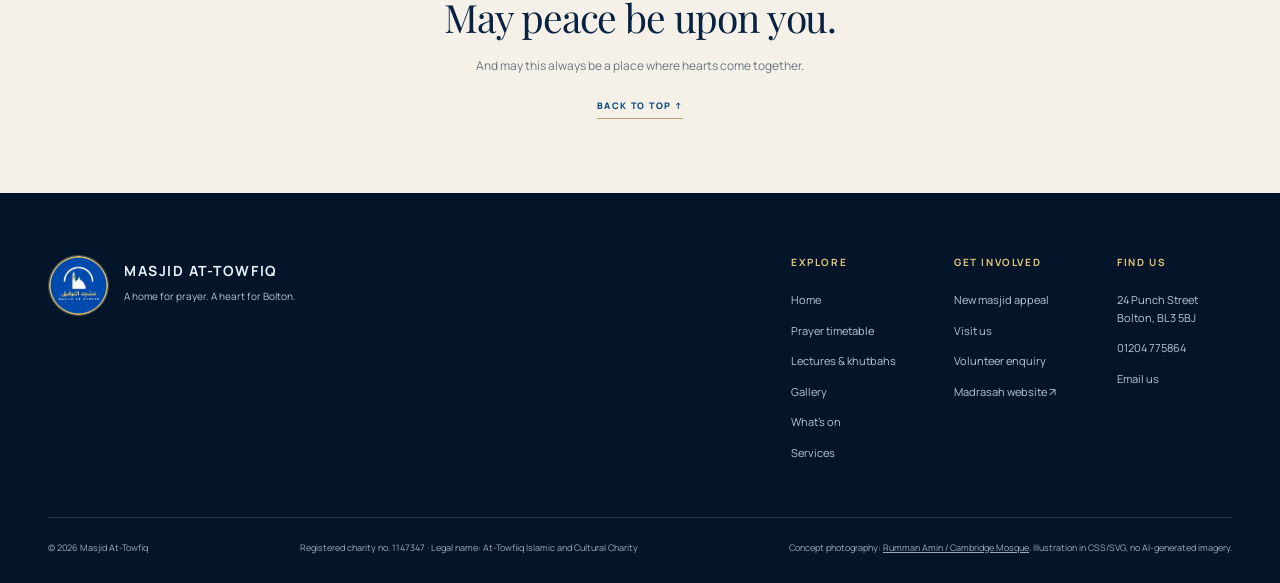
==== commit 3775712f: "feat: load optional community enhancements and restore legacy learning URL" ====
--- a/public/index.html
+++ b/public/index.html
@@ -67,6 +67,7 @@
   <link rel="stylesheet" href="masjidbox.css">
   <link rel="stylesheet" href="videos.css">
   <link rel="stylesheet" href="gallery.css">
+  <link rel="stylesheet" href="community.css">
   <link rel="stylesheet" href="services.css">
   <link rel="stylesheet" href="project.css">
 </head>
@@ -192,6 +193,7 @@
     </dialog>
 
     <section class="masjid-videos-section" id="videos" aria-labelledby="masjidVideosHeading">
+      <span id="learning" class="legacy-link-anchor" aria-hidden="true"></span>
       <div class="site-shell masjid-videos-inner">
         <div class="masjid-videos-head">
           <div class="masjid-videos-copy">
@@ -376,6 +378,7 @@
   <script src="prayer-live.js" defer></script>
   <script src="videos.js" defer></script>
   <script src="gallery.js" defer></script>
+  <script src="community.js" defer></script>
   <script src="project.js" defer></script>
 </body>
 </html>
--- a/public/masjidbox.css
+++ b/public/masjidbox.css
@@ -1,18 +1,18 @@
 /* Native Masjid At-Towfiiq prayer UI, adapted from Al-Hidaya's interaction design. */
-.at-prayer-dock{position:absolute;z-index:9;top:18px;left:max(2.5vw,22px);width:min(690px,calc(100% - 44px));color:#fff}
-.at-dock-trigger{display:grid;grid-template-columns:108px 1fr 86px;gap:9px;align-items:center;width:100%;min-height:82px;padding:11px 13px;background:#061a34f3;color:#fff;border:1px solid #d3b76d6b;border-radius:4px;box-shadow:0 18px 44px #0005;text-align:left;backdrop-filter:blur(12px)}
+.at-prayer-dock{position:absolute;z-index:9;top:17px;right:clamp(18px,3vw,56px);left:auto;width:min(550px,calc(100% - 36px));color:#fff}
+.at-dock-trigger{display:grid;grid-template-columns:96px minmax(0,1fr) 57px;gap:7px;align-items:center;width:100%;min-height:61px;padding:9px 11px;background:rgba(5,22,46,.90);color:#fff;border:1px solid rgba(224,194,121,.38);border-radius:11px;box-shadow:0 10px 30px rgba(1,12,30,.22);text-align:left;backdrop-filter:blur(12px)}
 .at-dock-trigger:hover{border-color:#efcb81}
-.at-dock-label{display:flex;align-items:center;gap:8px;color:#ebd493;font-size:9px;letter-spacing:.12em;font-weight:900;line-height:1.35}
-.at-dock-label i{height:7px;width:7px;flex:none;background:#7bc493;border-radius:50%;box-shadow:0 0 0 5px #7bc49322}
+.at-dock-label{display:flex;align-items:center;gap:8px;color:#ebd493;font-size:8px;letter-spacing:.08em;font-weight:850;line-height:1.45}
+.at-dock-label i{height:6px;width:6px;flex:none;background:#7bc493;border-radius:50%;box-shadow:0 0 0 4px #7bc49322}
 .at-dock-times{display:grid;grid-template-columns:repeat(5,minmax(0,1fr));align-items:center}
-.at-dock-times>span{display:grid;gap:5px;padding:4px 9px;border-left:1px solid #ffffff20}
-.at-dock-times small{color:#a8b7c7;font-size:8px}
-.at-dock-times strong{font-size:16px;font-variant-numeric:tabular-nums;font-weight:750}
+.at-dock-times>span{display:grid;gap:3px;padding:2px 6px;border-left:1px solid #ffffff1b;min-width:0}
+.at-dock-times small{color:#bdc9d5;font-size:9px}
+.at-dock-times strong{font-size:14px;line-height:1.15;font-variant-numeric:tabular-nums;font-weight:750}
 .at-dock-times>span.next strong{color:#f6d790}
-.at-dock-expand{display:grid;justify-items:center;gap:5px;font-size:9px;font-weight:750;color:#d8dce1}
-.at-dock-expand span{font-size:20px;line-height:1;transition:transform .2s}
+.at-dock-expand{display:grid;justify-items:center;gap:3px;font-size:8px;line-height:1.2;font-weight:750;color:#e1e5e9;text-align:center}
+.at-dock-expand span{font-size:17px;line-height:1;transition:transform .2s}
 .at-dock-trigger[aria-expanded=true] .at-dock-expand span{transform:rotate(180deg)}
-.at-dock-panel{position:absolute;top:calc(100% + 7px);left:0;right:0;max-height:69vh;overflow:auto;background:#071c37;color:#fff;border:1px solid #d3b76d66;box-shadow:0 25px 70px #0009;border-radius:5px}
+.at-dock-panel{position:absolute;top:calc(100% + 7px);left:0;right:0;max-height:69vh;overflow:auto;background:#071c37;color:#fff;border:1px solid #d3b76d66;box-shadow:0 25px 70px #0009;border-radius:11px}
 .at-dock-panel[hidden]{display:none!important}
 .at-dock-panel-head{display:flex;align-items:center;justify-content:space-between;gap:16px;padding:17px 20px;border-bottom:1px solid #ffffff20}
 .at-dock-panel-head>div{display:grid;gap:6px}
@@ -55,6 +55,6 @@
 .at-card-actions a{font-size:11px;font-weight:850;color:#103e72;text-decoration:underline;text-underline-offset:4px}
 .at-card-actions button{border:1px solid #e0d7c7;background:#f8f6ef;color:#173b62;padding:10px 12px;border-radius:4px;font-size:11px;font-weight:800}
 .at-card-actions button:disabled{opacity:.5}
-@media(max-width:900px){.at-prayer-dock{left:20px;width:calc(100% - 40px)}.at-dock-trigger{grid-template-columns:91px 1fr 66px}.at-dock-times>span{padding:4px 7px}.at-dock-expand{font-size:8px}}
-@media(max-width:540px){.at-prayer-dock{top:12px;left:12px;width:calc(100% - 24px)}.at-dock-trigger{grid-template-columns:1fr 34px;min-height:94px;padding:9px 7px}.at-dock-label{grid-column:1/3;margin:0 4px 5px}.at-dock-times{grid-column:1}.at-dock-times>span{padding:2px 4px;gap:4px}.at-dock-times small{font-size:7px}.at-dock-times strong{font-size:13px}.at-dock-expand{grid-column:2;grid-row:2;font-size:0}.at-dock-expand span{font-size:20px}.at-dock-head,.at-prayer-row{grid-template-columns:1fr 64px 70px;gap:7px}.at-dock-head{padding:13px}.at-dock-rows{padding:0 13px}.at-dock-panel-head{padding:14px}.at-native-card{padding:25px 16px}.at-card-head,.at-card-rows .at-prayer-row{grid-template-columns:1fr 68px 75px;gap:8px}.at-jumuah{padding:13px}}
+@media(max-width:900px){.at-prayer-dock{right:20px;left:auto;width:min(550px,calc(100% - 40px))}.at-dock-trigger{grid-template-columns:90px minmax(0,1fr) 54px}.at-dock-times>span{padding:3px 5px}.at-dock-expand{font-size:8px}}
+@media(max-width:540px){.at-prayer-dock{top:10px;right:12px;left:auto;width:calc(100% - 24px)}.at-dock-trigger{grid-template-columns:minmax(0,1fr) 30px;gap:4px;min-height:78px;padding:8px 8px}.at-dock-label{grid-column:1/3;margin:0 3px 2px;font-size:8px}.at-dock-times{grid-column:1;min-width:0}.at-dock-times>span{padding:1px 3px;gap:4px}.at-dock-times small{font-size:8px}.at-dock-times strong{font-size:13px}.at-dock-expand{grid-column:2;grid-row:2;font-size:0}.at-dock-expand span{font-size:18px}.at-dock-head,.at-prayer-row{grid-template-columns:1fr 64px 70px;gap:7px}.at-dock-head{padding:13px}.at-dock-rows{padding:0 13px}.at-dock-panel-head{padding:14px}.at-native-card{padding:25px 16px}.at-card-head,.at-card-rows .at-prayer-row{grid-template-columns:1fr 68px 75px;gap:8px}.at-jumuah{padding:13px}}
 @media(prefers-reduced-motion:reduce){.at-dock-expand span{transition:none}}
--- a/public/gallery.css
+++ b/public/gallery.css
@@ -0,0 +1,64 @@
+
+/* Authentic Masjid At-Towfiq photo gallery */
+.masjid-gallery-section{background:#f4f1e9;color:#163451;overflow:hidden;scroll-margin-top:120px}
+.masjid-gallery-intro{display:grid;grid-template-columns:1.3fr 1fr;gap:50px;align-items:end;margin-bottom:34px}
+.masjid-gallery-eyebrow{font-size:11px;font-weight:800;letter-spacing:.22em;color:#9d7a38;margin:0 0 20px}
+.masjid-gallery-intro h2{font-family:'Playfair Display',Georgia,serif;font-size:clamp(37px,5.8vw,66px);font-weight:400;line-height:1.12;letter-spacing:-.035em;margin:0}
+.masjid-gallery-intro h2 em{font-weight:400;color:#ad8848}
+.masjid-gallery-intro>p{font-size:16px;line-height:1.85;color:#50647a;max-width:490px;margin:0}
+.masjid-gallery-grid{display:grid;grid-template-columns:repeat(3,minmax(0,1fr));gap:17px;min-height:140px}
+.masjid-gallery-empty{grid-column:1/-1;padding:42px;border:1px dashed #c8c4b9;border-radius:18px;background:#faf8f3;text-align:center;color:#657080}
+.masjid-photo-card{position:relative;overflow:hidden;border:0;border-radius:17px;display:block;min-height:220px;aspect-ratio:4/3;background:#dfdfd8;padding:0;cursor:pointer;box-shadow:0 12px 32px rgba(20,38,50,.12);text-align:left;isolation:isolate}
+.masjid-photo-card:focus-visible{outline:4px solid #bd994e;outline-offset:3px}
+.masjid-photo-card img{width:100%;height:100%;position:absolute;inset:0;object-fit:cover;object-position:center 41%;display:block;transition:transform .45s ease}
+.masjid-photo-card:hover img,.masjid-photo-card:focus-visible img{transform:scale(1.035)}
+.masjid-photo-card::after{content:'';position:absolute;inset:36% 0 0;background:linear-gradient(transparent,rgba(4,20,40,.76));pointer-events:none}
+.masjid-photo-title{position:absolute;left:19px;right:19px;bottom:19px;color:#fff;font-size:17px;font-weight:700;line-height:1.4;z-index:1;text-shadow:0 1px 3px rgba(0,0,0,.25)}
+.masjid-photo-label{display:block;color:#e8ca8b;font-size:10px;letter-spacing:.17em;font-weight:800;margin-bottom:4px}
+.masjid-photo-card.is-featured{grid-column:span 2;aspect-ratio:1.65}
+.masjid-gallery-footnote{margin:22px 0 0;font-size:11px;letter-spacing:.08em;color:#627287}
+.masjid-gallery-dialog{border:0;background:transparent;max-width:min(1050px,94vw);max-height:92vh;width:100%;padding:0;overflow:visible}
+.masjid-gallery-dialog::backdrop{background:rgba(2,13,28,.90)}
+.masjid-gallery-dialog-inner{position:relative;background:#0b1b30;border-radius:15px;overflow:hidden;box-shadow:0 20px 65px rgba(0,0,0,.45)}
+.masjid-gallery-dialog-inner img{display:block;width:100%;height:auto;max-height:72vh;object-fit:contain;background:#111d2b}
+.masjid-gallery-dialog-caption{padding:17px 24px 23px;color:#e8edf2}
+.masjid-gallery-dialog-caption h3{color:#fff;font-family:'Playfair Display',Georgia,serif;font-size:22px;font-weight:500;margin:0 0 5px}
+.masjid-gallery-dialog-caption p{color:#cad4df;font-size:14px;line-height:1.6;margin:0}
+.masjid-gallery-dialog-close{position:absolute;right:13px;top:13px;z-index:2;background:rgba(1,18,38,.82);border:1px solid rgba(255,255,255,.25);color:white;border-radius:50%;width:41px;height:41px;font-size:27px;line-height:1;cursor:pointer}
+.masjid-gallery-dialog-close:focus-visible{outline:3px solid #d4b36f}
+@media(max-width:900px){.masjid-gallery-intro{gap:23px;grid-template-columns:1fr}.masjid-gallery-grid{grid-template-columns:repeat(2,minmax(0,1fr))}.masjid-photo-card.is-featured{grid-column:span 2}}
+@media(max-width:600px){.masjid-gallery-grid{grid-template-columns:1fr;gap:13px}.masjid-photo-card,.masjid-photo-card.is-featured{grid-column:auto;aspect-ratio:1.35;min-height:240px}.masjid-gallery-intro h2{font-size:41px}.masjid-gallery-intro>p{font-size:14px}.masjid-gallery-dialog-caption{padding:15px 18px}.masjid-gallery-empty{padding:25px}}
+@media(prefers-reduced-motion:reduce){.masjid-photo-card img{transition:none}}
+
+/* Allow the additional Gallery link without squeezing the desktop header. */
+@media(min-width:1051px) and (max-width:1190px){.desktop-nav,.header-actions{display:none}.menu-toggle{display:flex;margin-left:auto}}
+
+/* A published photo deserves a clear, recognisable hero rather than the
+   near-opaque concept-image overlay. Preserve a dark text-safe left edge. */
+.hero.hero--real-photo .hero-photography{
+  opacity:1;
+  background-size:cover;
+  background-repeat:no-repeat;
+  transition:opacity .25s ease;
+}
+.hero.hero--real-photo .hero-photography::after{
+  background:linear-gradient(0deg,rgba(3,16,34,.28),transparent 38%);
+}
+.hero.hero--real-photo .hero-art{display:none}
+.hero.hero--real-photo .hero-geometry{opacity:.08}
+.hero.hero--real-photo .hero-noise{opacity:.12}
+.hero.hero--real-photo .hero-copy{text-shadow:0 2px 16px rgba(2,12,26,.22)}
+.hero.hero--real-photo .hero-photo-credit{
+  opacity:.9;
+  background:rgba(2,17,36,.45);
+  border-radius:5px;
+  padding:5px 9px;
+}
+@media(max-width:800px){
+  .hero.hero--real-photo .hero-photography{background-position:61% 50%!important}
+  .hero.hero--real-photo .hero-photography::after{
+    background:linear-gradient(90deg,rgba(3,17,37,.35),transparent 82%),
+      linear-gradient(0deg,rgba(3,17,37,.42),transparent 45%);
+  }
+  .hero.hero--real-photo .hero-copy{text-shadow:0 2px 15px rgba(2,12,26,.6)}
+}
--- a/public/community.css
+++ b/public/community.css
@@ -0,0 +1,37 @@
+
+/* Phase 1 — all styles scoped behind the administrator-controlled feature flag. */
+.community-phase1-active .community-events-grid{display:grid;grid-template-columns:repeat(3,minmax(0,1fr));gap:18px}
+.community-event-card{border:1px solid #e1e1db;background:#fff;border-radius:16px;padding:24px;box-shadow:0 8px 26px rgba(5,28,54,.055);display:flex;flex-direction:column;gap:13px;min-width:0}
+.community-event-meta{display:flex;flex-wrap:wrap;gap:7px;align-items:center}
+.community-event-date{font-size:11px;font-weight:850;letter-spacing:.03em;color:#234c71;background:#e7eef3;padding:7px 11px;border-radius:999px}
+.community-event-time{font-size:11px;font-weight:800;color:#815e25;padding:7px 5px}
+.community-event-card h3{font-family:'Playfair Display',Georgia,serif;font-size:clamp(22px,2.4vw,31px);line-height:1.25;color:#09294a;margin:0}
+.community-event-card p{font-size:14px;line-height:1.75;color:#53677b;white-space:pre-wrap;overflow-wrap:anywhere;margin:0;flex:1}
+.community-event-location{font-size:12px;color:#2e5478;border-top:1px solid #e7ebee;padding-top:13px;font-weight:700}
+.community-events-empty{grid-column:1/-1;padding:37px;background:#f7f8f5;border:1px dashed #b9c8d0;border-radius:13px}
+.community-events-empty strong{font-size:18px;color:#113c5b}
+.community-events-empty p{font-size:13px;color:#5b7386;margin:8px 0 0}
+.community-notices{margin:30px 0 4px}
+.community-notices>h3{font-family:'Playfair Display',Georgia,serif;font-size:25px;color:#143956;margin:0 0 15px}
+.community-notice-card{background:#eff3f5;border-left:3px solid #bba16b;padding:16px 19px;margin:10px 0;border-radius:4px 10px 10px 4px}
+.community-notice-card.is-pinned{background:#f8f3e8}
+.community-notice-card strong{color:#173e5b;font-size:15px}
+.community-notice-card p{margin:7px 0 0;color:#475e72;line-height:1.65;white-space:pre-wrap;font-size:13px}
+.community-mobile-actions{display:none}
+.legacy-link-anchor{display:block;position:relative;top:-100px;visibility:hidden;height:0;pointer-events:none}
+@media(max-width:960px){.community-phase1-active .community-events-grid{grid-template-columns:repeat(2,minmax(0,1fr))}}
+@media(max-width:680px){
+ .community-phase1-active .community-events-grid{grid-template-columns:1fr}
+ .community-event-card{padding:18px}
+ body.community-phase1-enabled{padding-bottom:calc(68px + env(safe-area-inset-bottom,0px))}
+ body.community-phase1-enabled .community-mobile-actions{
+  position:fixed;z-index:38;bottom:0;left:0;right:0;
+  display:grid;grid-template-columns:repeat(4,minmax(0,1fr));
+  background:rgba(6,24,49,.96);border-top:1px solid rgba(225,195,121,.5);
+  box-shadow:0 -10px 25px rgba(0,0,0,.18);padding:9px 8px calc(9px + env(safe-area-inset-bottom,0px));
+  backdrop-filter:blur(12px)
+ }
+ .community-mobile-actions a{font-size:10px;font-weight:800;color:#fff;text-align:center;text-decoration:none;padding:12px 3px;white-space:nowrap}
+ .community-mobile-actions a:focus-visible{outline:2px solid #eccb80;outline-offset:-2px}
+}
+@media(prefers-reduced-motion:reduce){.community-mobile-actions{transition:none}}
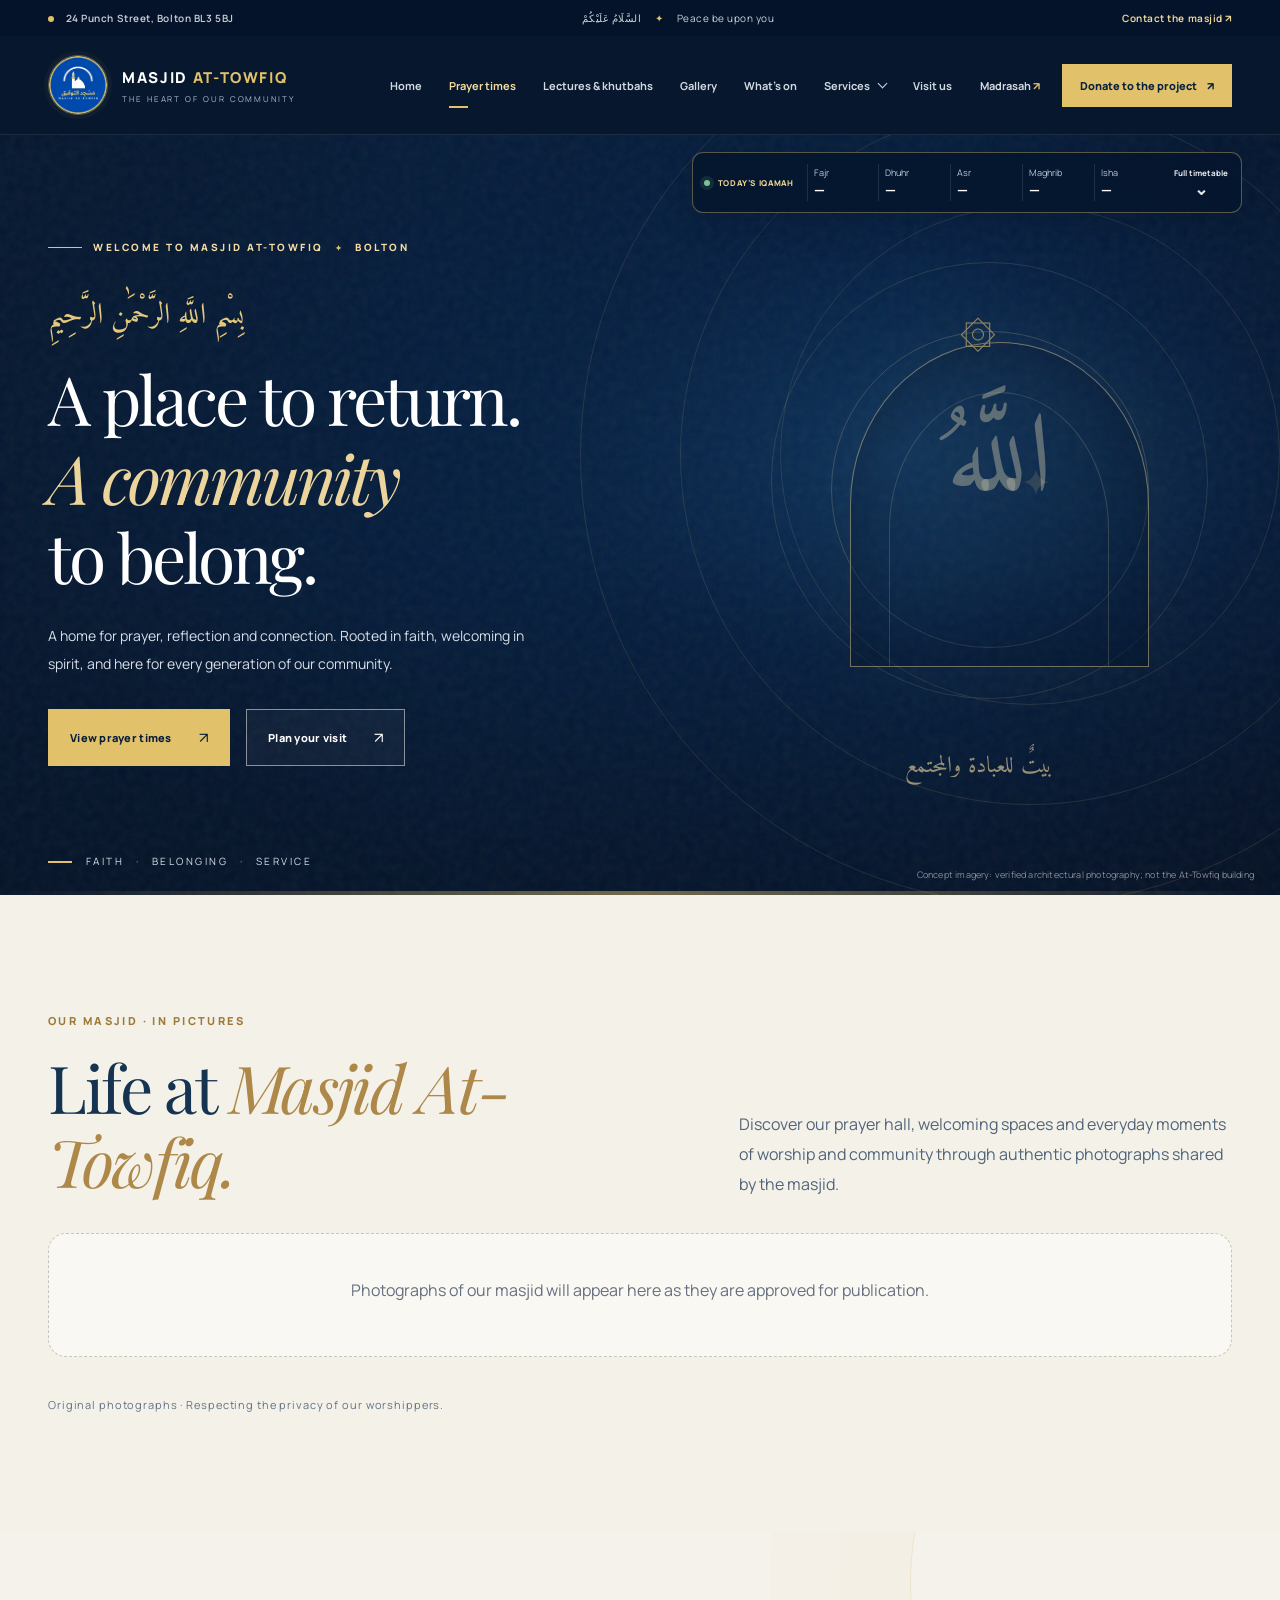
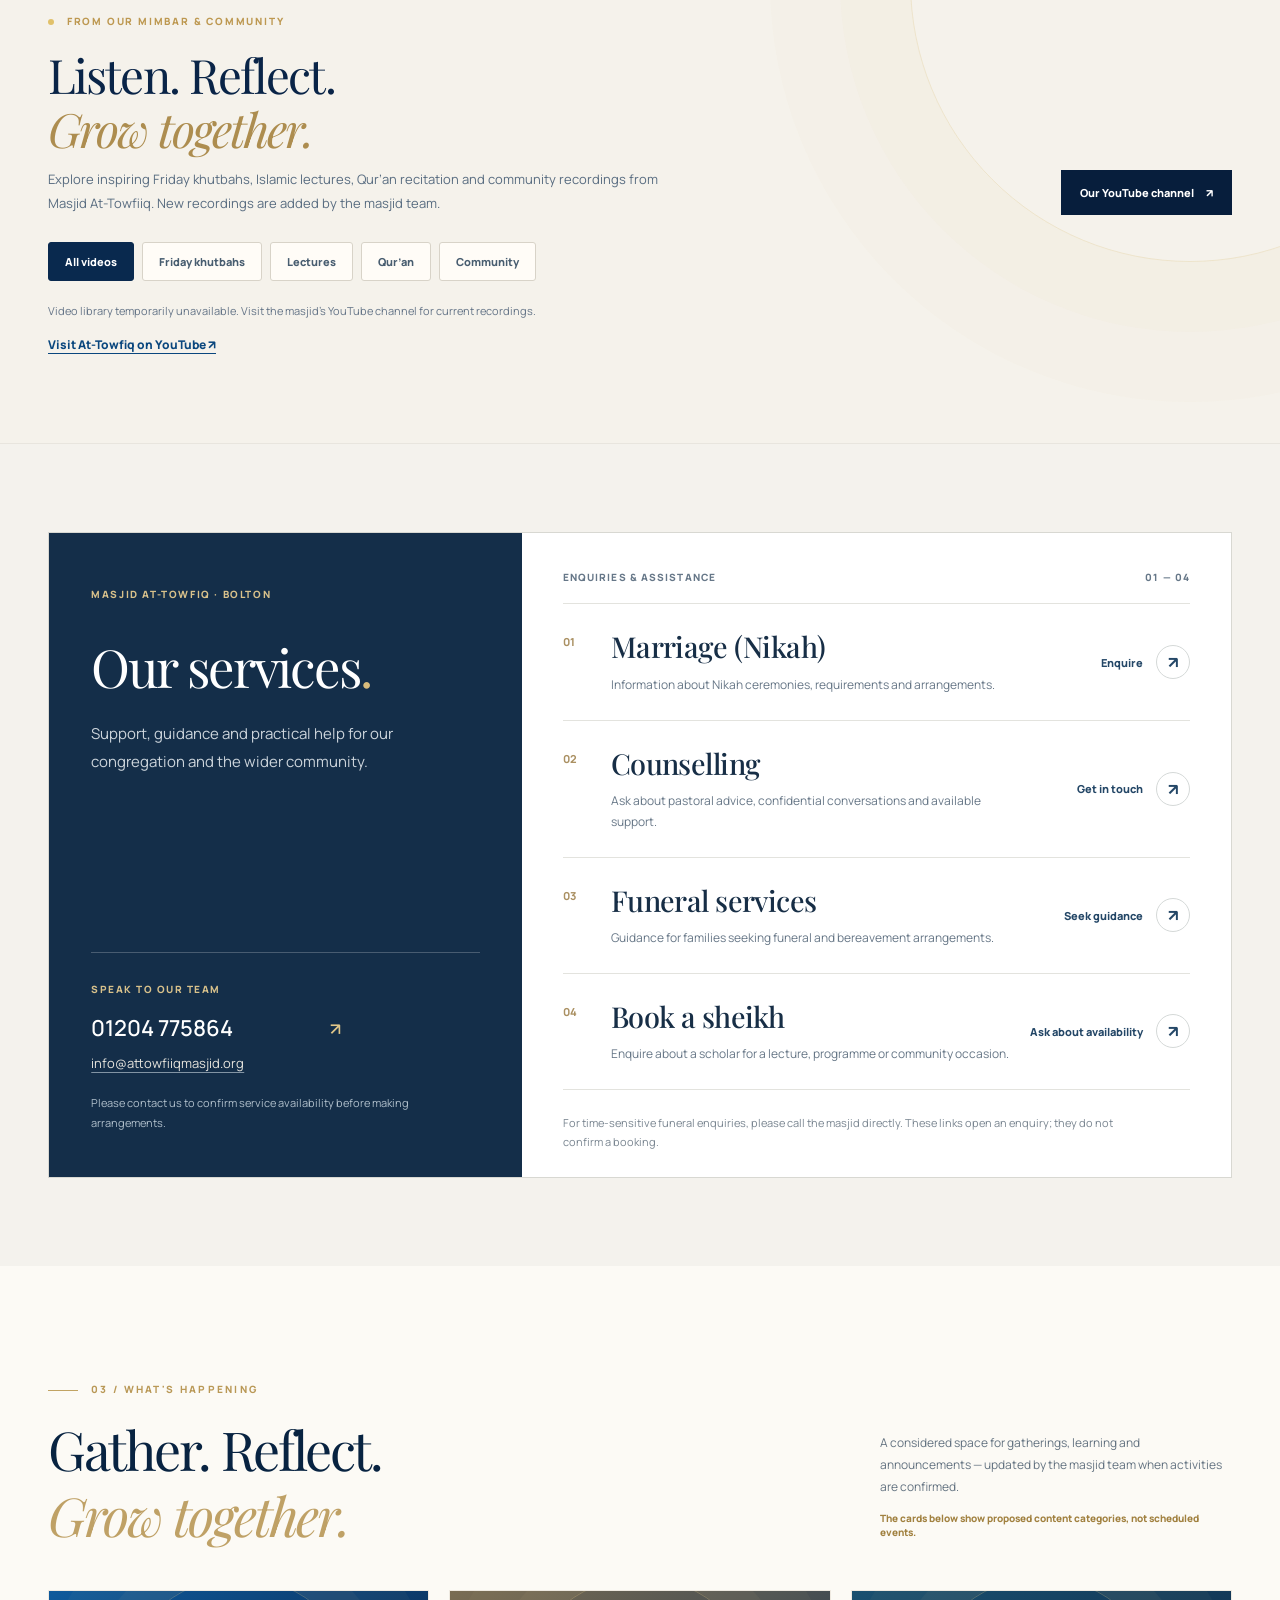
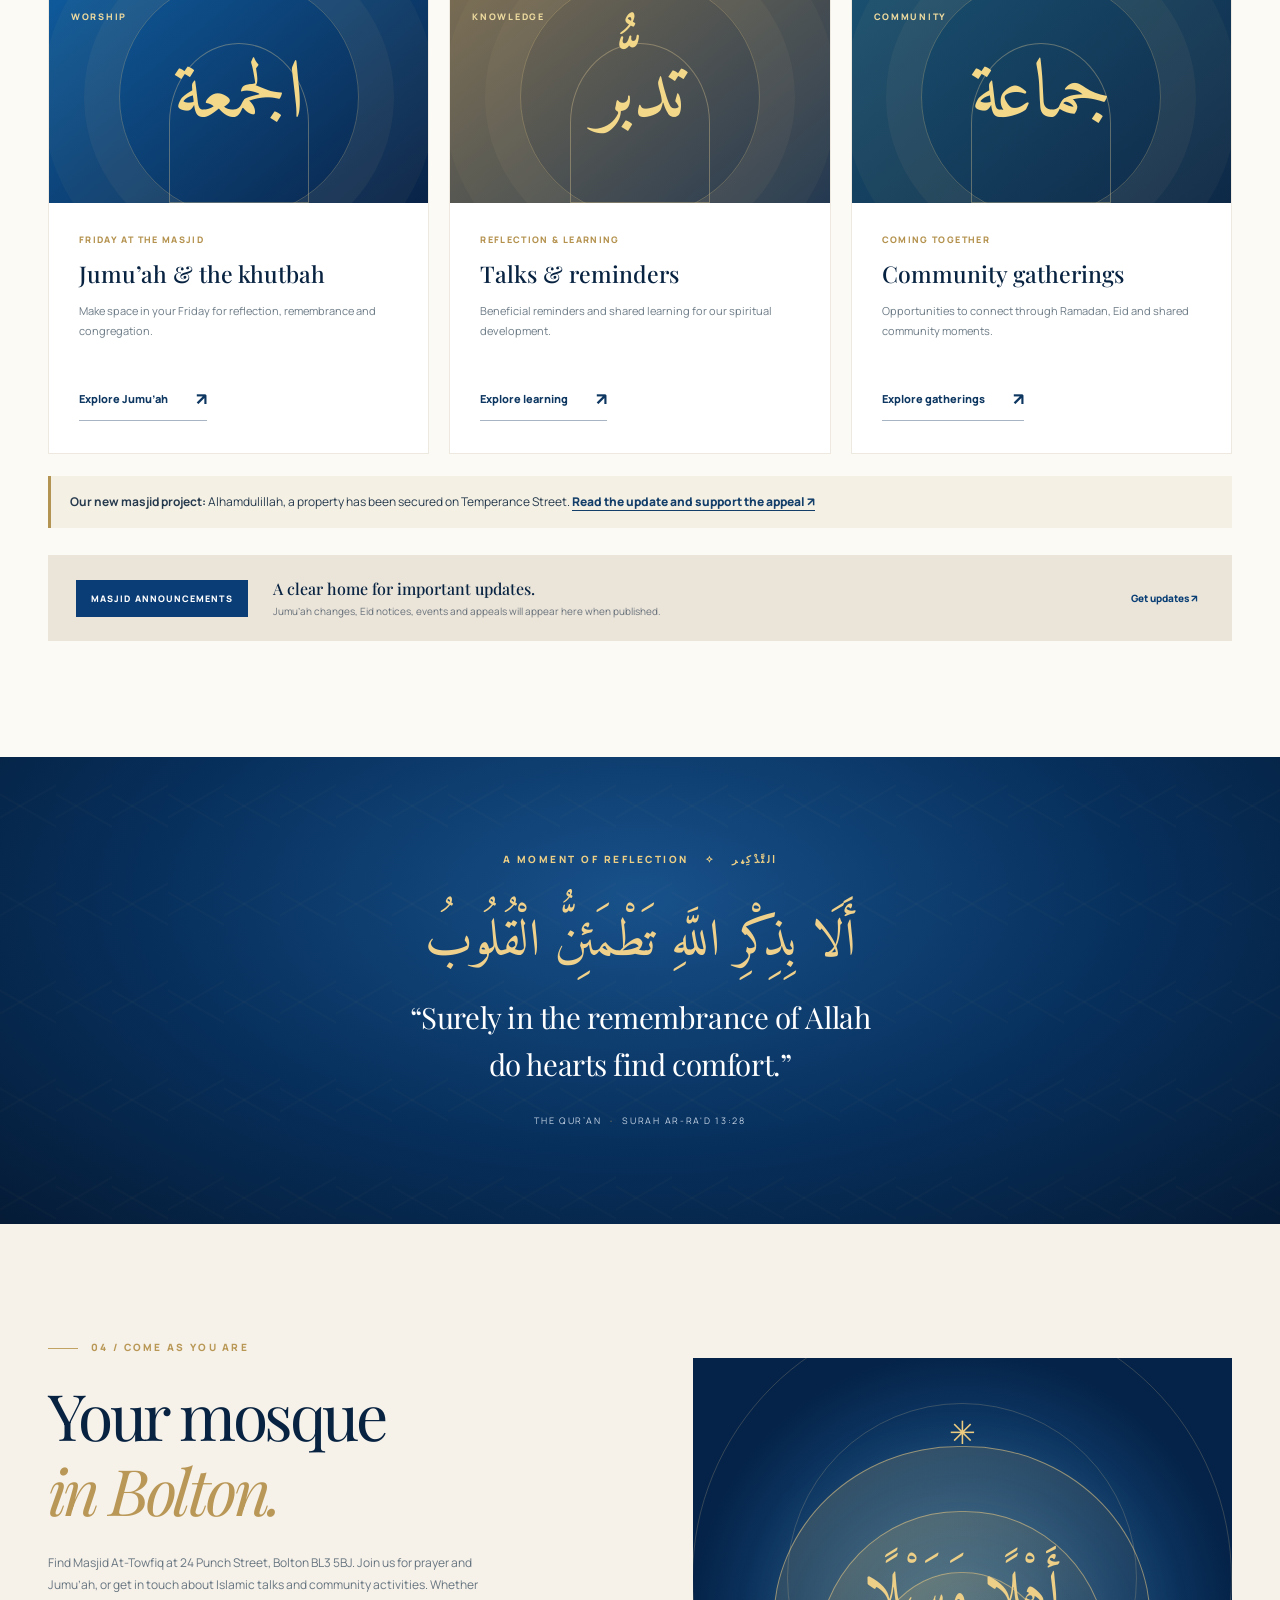
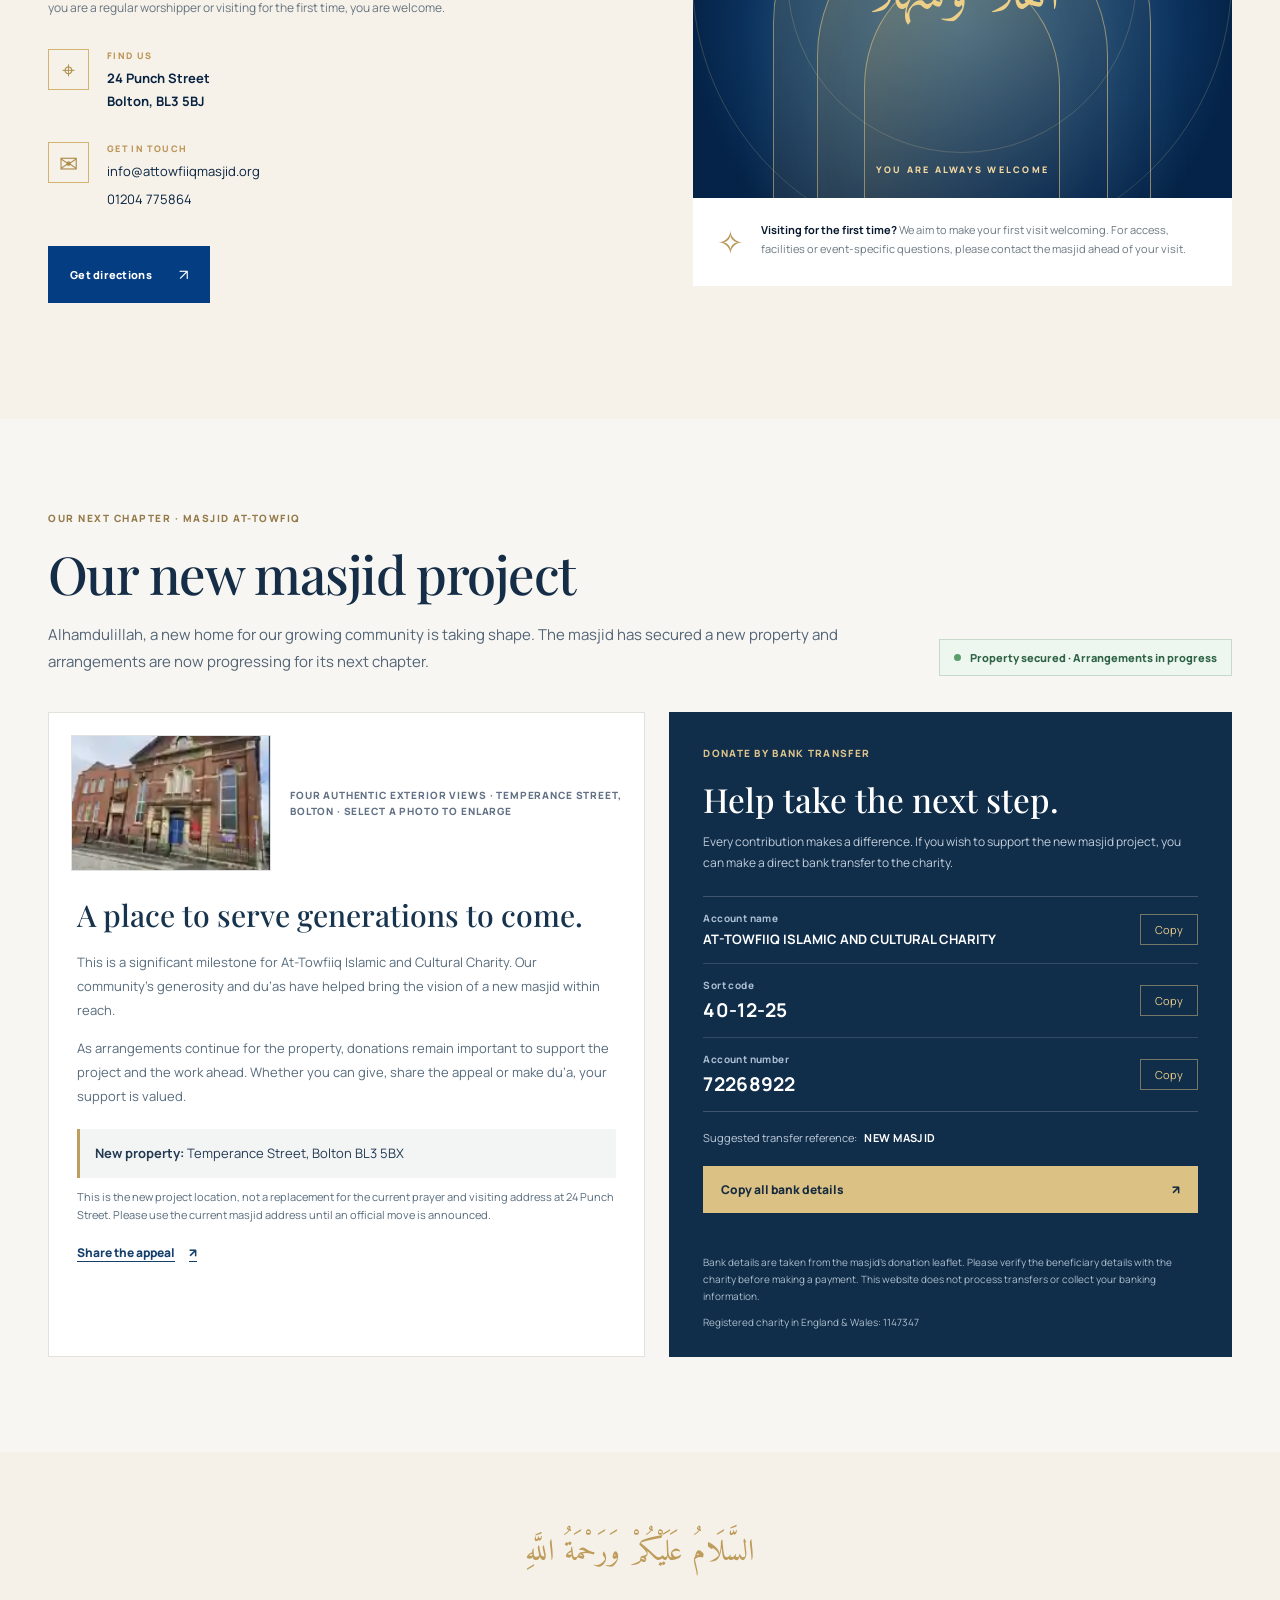
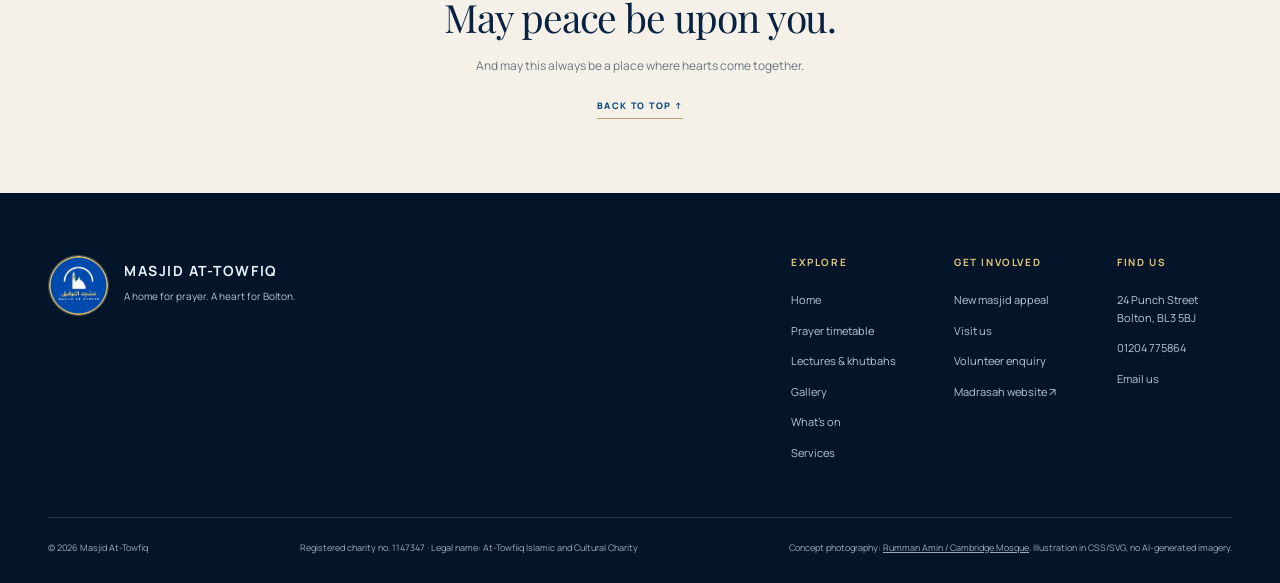
==== commit 30b8a97c: "design: four real new-masjid photos with fallback and accessible full-size viewer" ====
--- a/public/index.html
+++ b/public/index.html
@@ -319,8 +319,24 @@
         <div class="new-masjid-layout">
           <div class="new-masjid-story reveal">
             <figure class="new-masjid-building">
-              <img src="assets/new-masjid-temperance-street.webp" alt="The brick building on Temperance Street pictured in Masjid At-Towfiq's new-property announcement" width="170" height="115" loading="lazy" decoding="async">
-              <figcaption>THE NEW BUILDING · TEMPERANCE STREET, BOLTON</figcaption>
+              <div class="new-masjid-photo-fallback" id="newMasjidPhotoFallback">
+                <img src="assets/new-masjid-temperance-street.webp" alt="Previously published new masjid property photograph" width="200" height="150" loading="lazy">
+              </div>
+              <div class="new-masjid-photo-mosaic" id="newMasjidPhotoMosaic" hidden aria-label="Four genuine photographs of the new masjid property">
+                <button class="new-masjid-photo is-main" type="button" data-new-masjid-photo="0" aria-label="Open full photograph 1 of 4">
+                  <img src="assets/new-masjid-2026-front.webp" alt="Front elevation of the historic brick property on Temperance Street, Bolton, seen across the cobbled street" width="1140" height="1520" loading="lazy" decoding="async">
+                </button>
+                <button class="new-masjid-photo" type="button" data-new-masjid-photo="1" aria-label="Open full photograph 2 of 4">
+                  <img src="assets/new-masjid-2026-elevation.webp" alt="Straight-on view of the adjoining red brick buildings and historic chapel frontage" width="1140" height="1520" loading="lazy" decoding="async">
+                </button>
+                <button class="new-masjid-photo" type="button" data-new-masjid-photo="2" aria-label="Open full photograph 3 of 4">
+                  <img src="assets/new-masjid-2026-side.webp" alt="Side-on view of the property, showing the adjoining wing and street" width="1140" height="1520" loading="lazy" decoding="async">
+                </button>
+                <button class="new-masjid-photo" type="button" data-new-masjid-photo="3" aria-label="Open full photograph 4 of 4">
+                  <img src="assets/new-masjid-2026-corner.webp" alt="Corner view showing the historic chapel facade, front entrance and cobbled road" width="1140" height="1520" loading="lazy" decoding="async">
+                </button>
+              </div>
+              <figcaption>FOUR AUTHENTIC EXTERIOR VIEWS · TEMPERANCE STREET, BOLTON · SELECT A PHOTO TO ENLARGE</figcaption>
             </figure>
             <div class="new-masjid-story-body">
               <h3>A place to serve generations to come.</h3>
@@ -379,6 +395,17 @@
   <script src="videos.js" defer></script>
   <script src="gallery.js" defer></script>
   <script src="community.js" defer></script>
+  <dialog id="newMasjidPhotoDialog" class="new-masjid-photo-dialog" aria-labelledby="newMasjidPhotoDialogTitle">
+    <div class="new-masjid-photo-dialog-head"><h2 id="newMasjidPhotoDialogTitle">New masjid property · Bolton</h2>
+      <button type="button" id="newMasjidPhotoClose" aria-label="Close photograph">×</button></div>
+    <div class="new-masjid-photo-dialog-body">
+      <button type="button" id="newMasjidPhotoPrev" aria-label="Previous photograph">‹</button>
+      <img id="newMasjidPhotoFull" alt="" width="1140" height="1520">
+      <button type="button" id="newMasjidPhotoNext" aria-label="Next photograph">›</button>
+    </div>
+    <p id="newMasjidPhotoCaption"></p>
+  </dialog>
   <script src="project.js" defer></script>
+  <script src="project-gallery.js" defer></script>
 </body>
 </html>
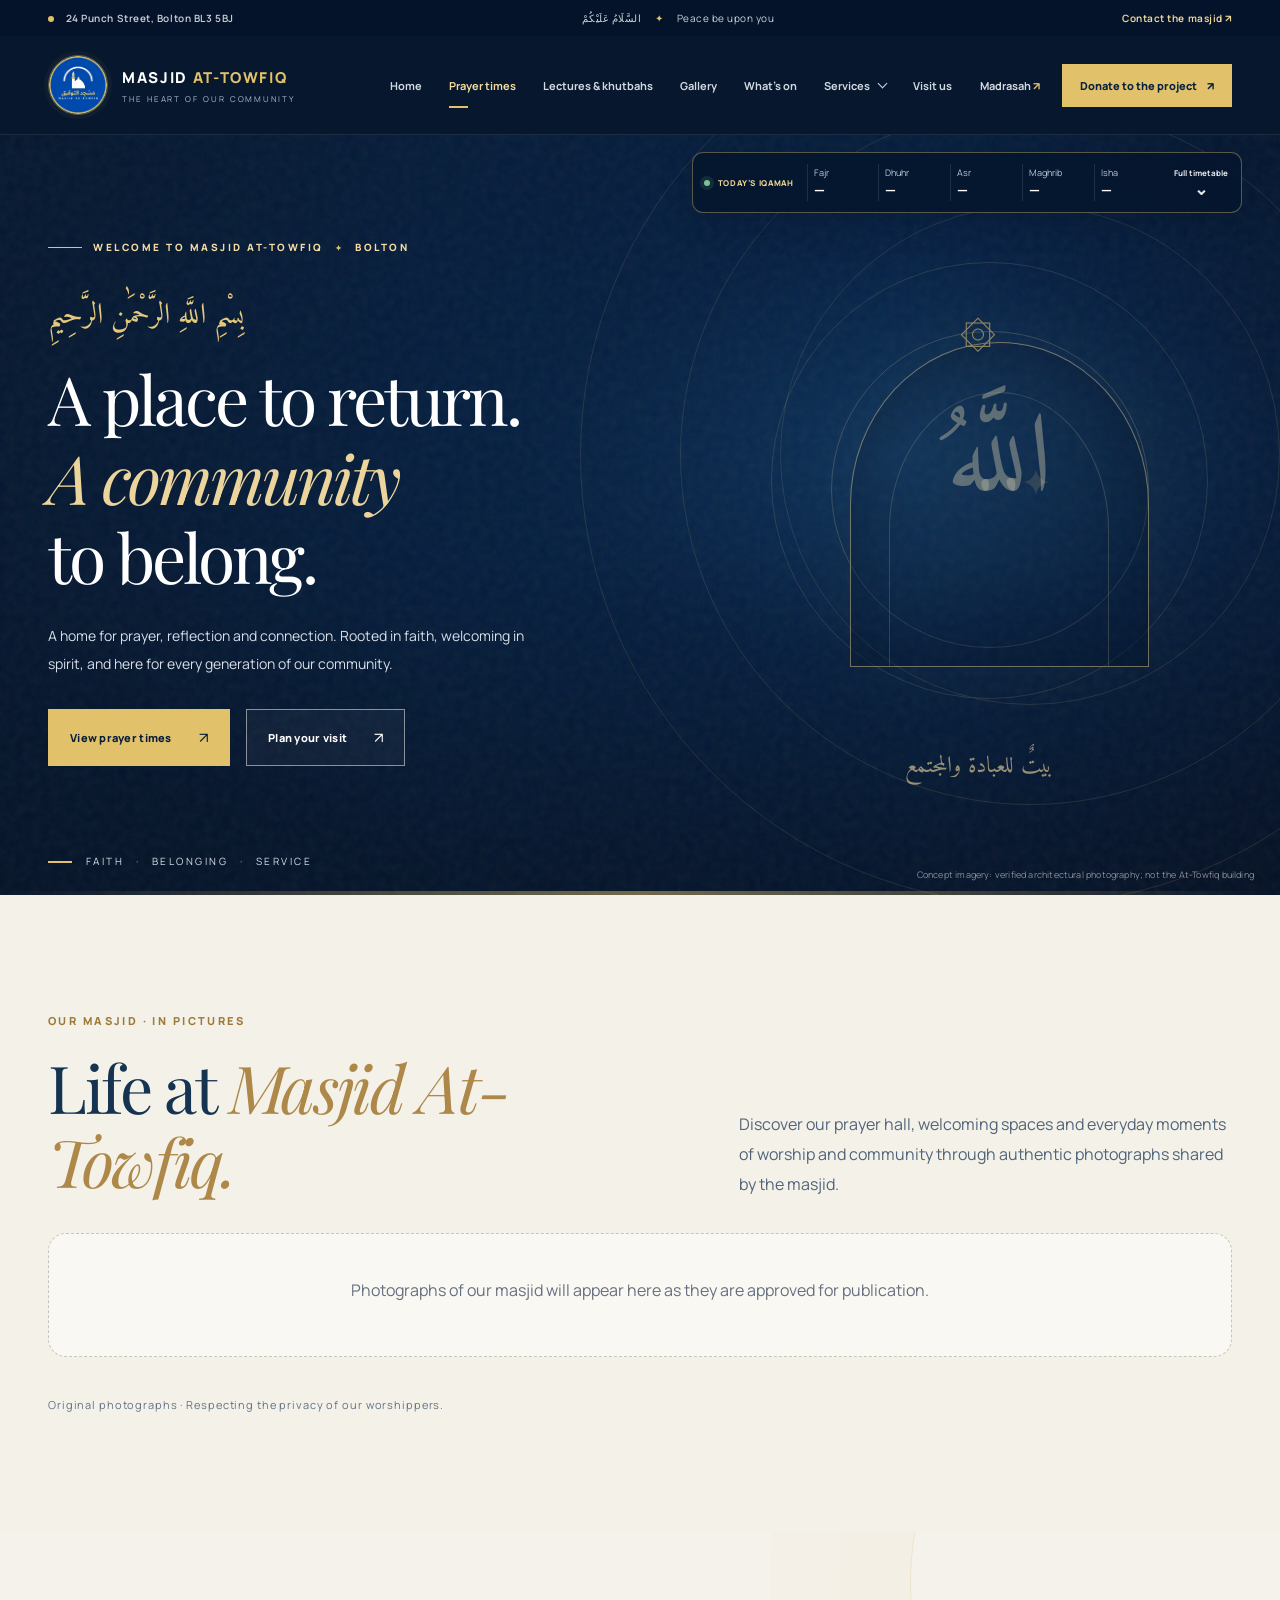
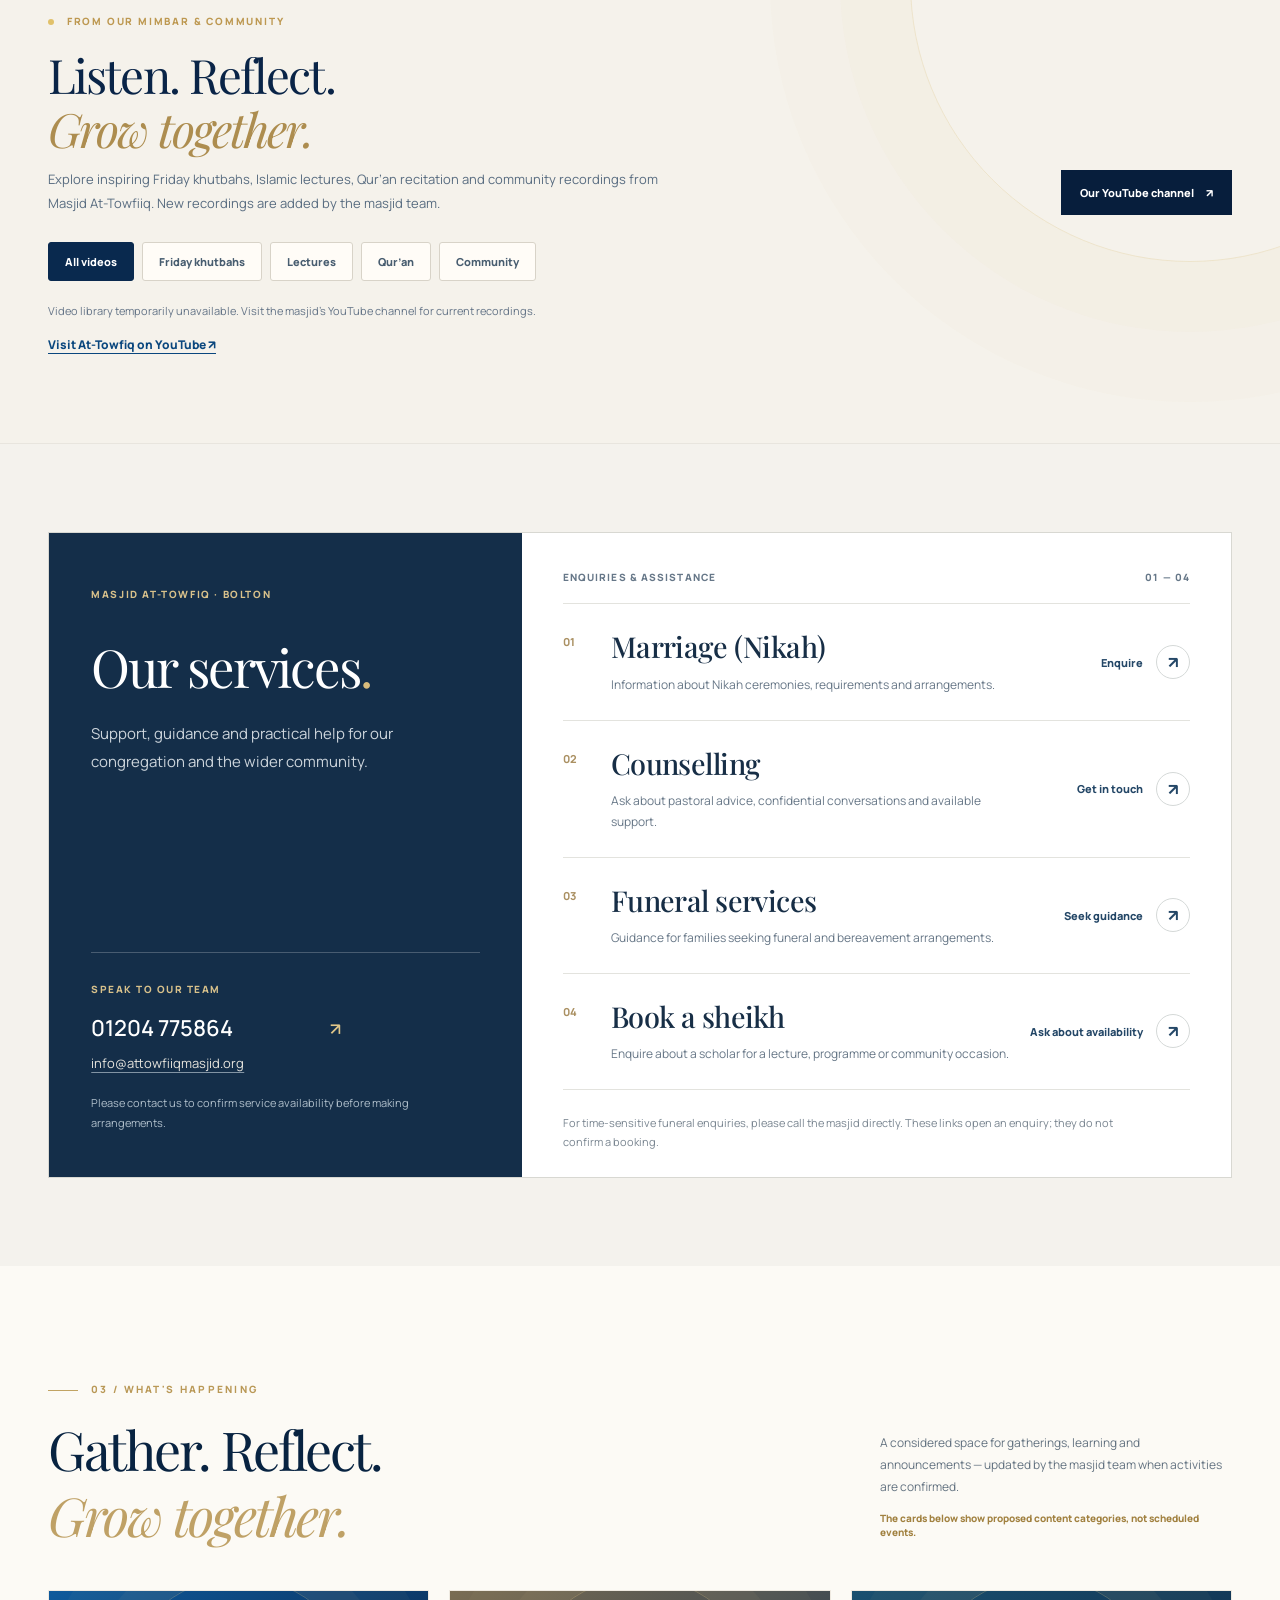
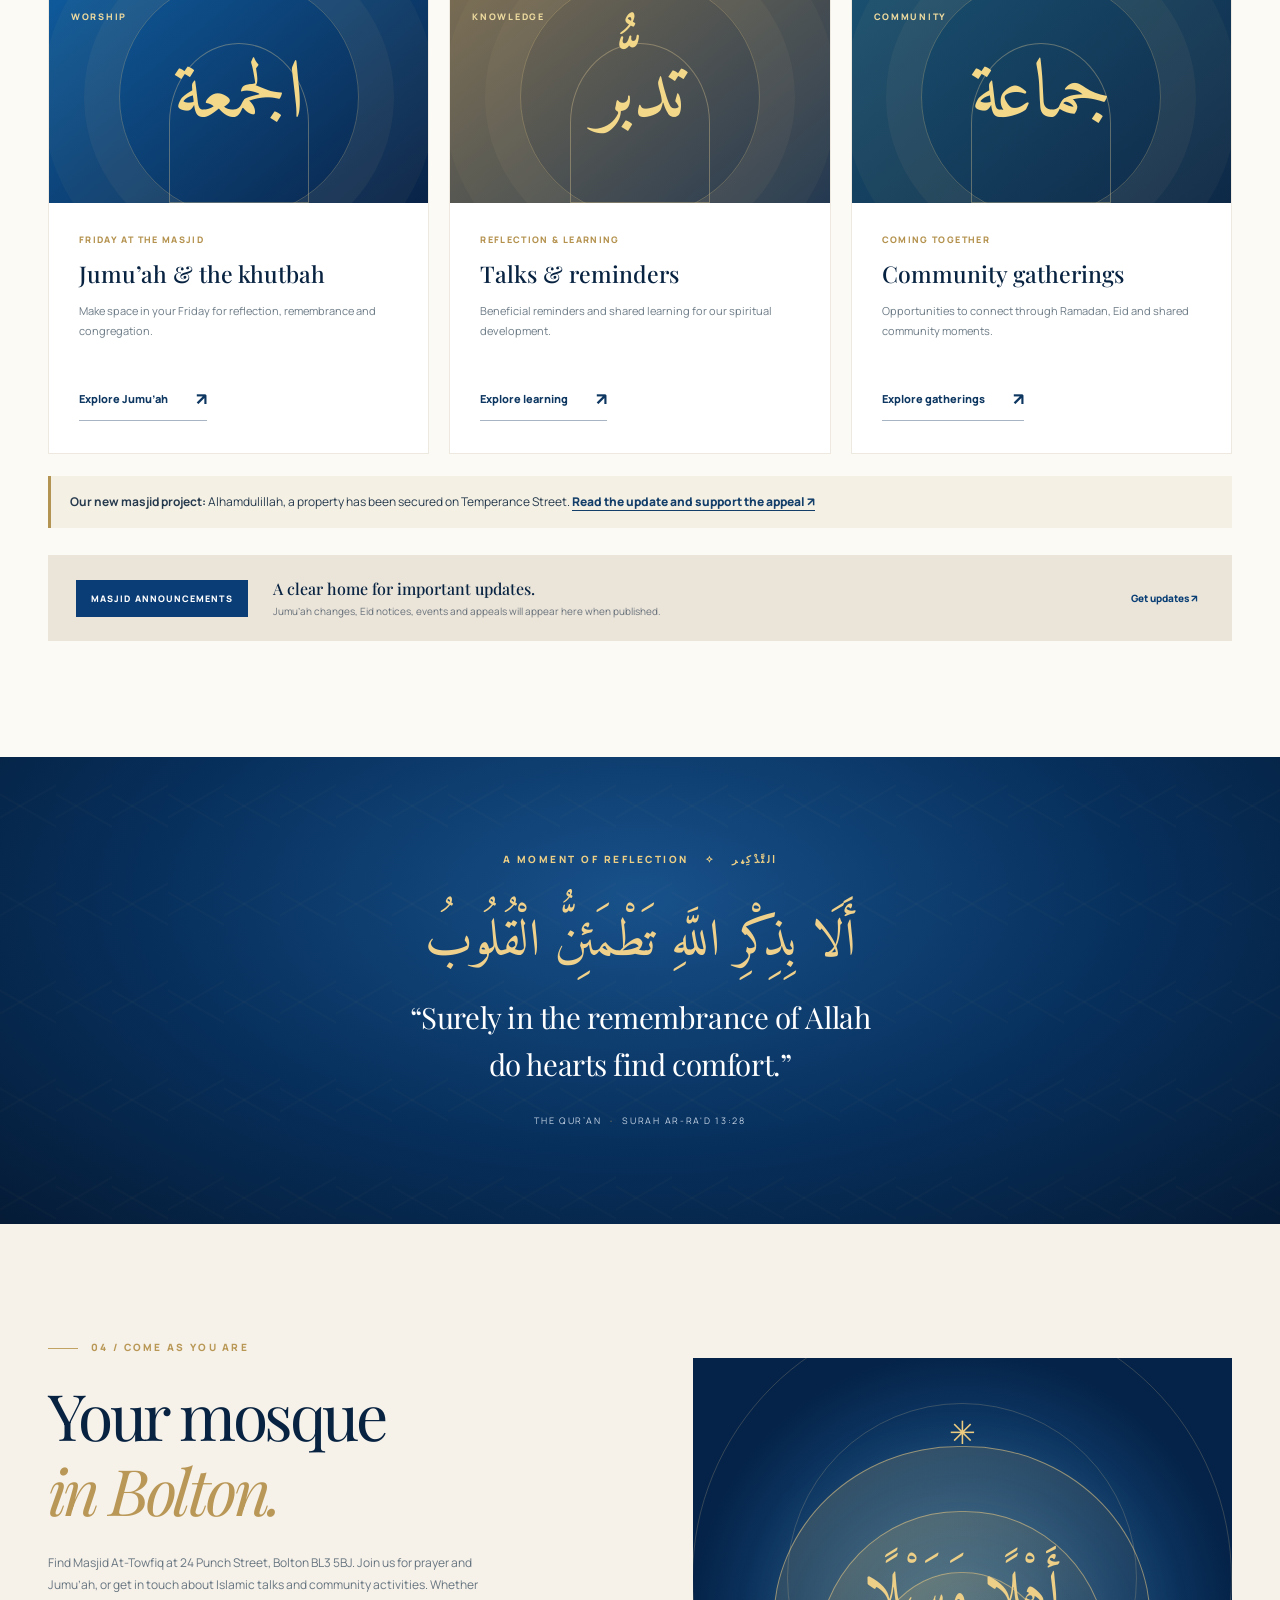
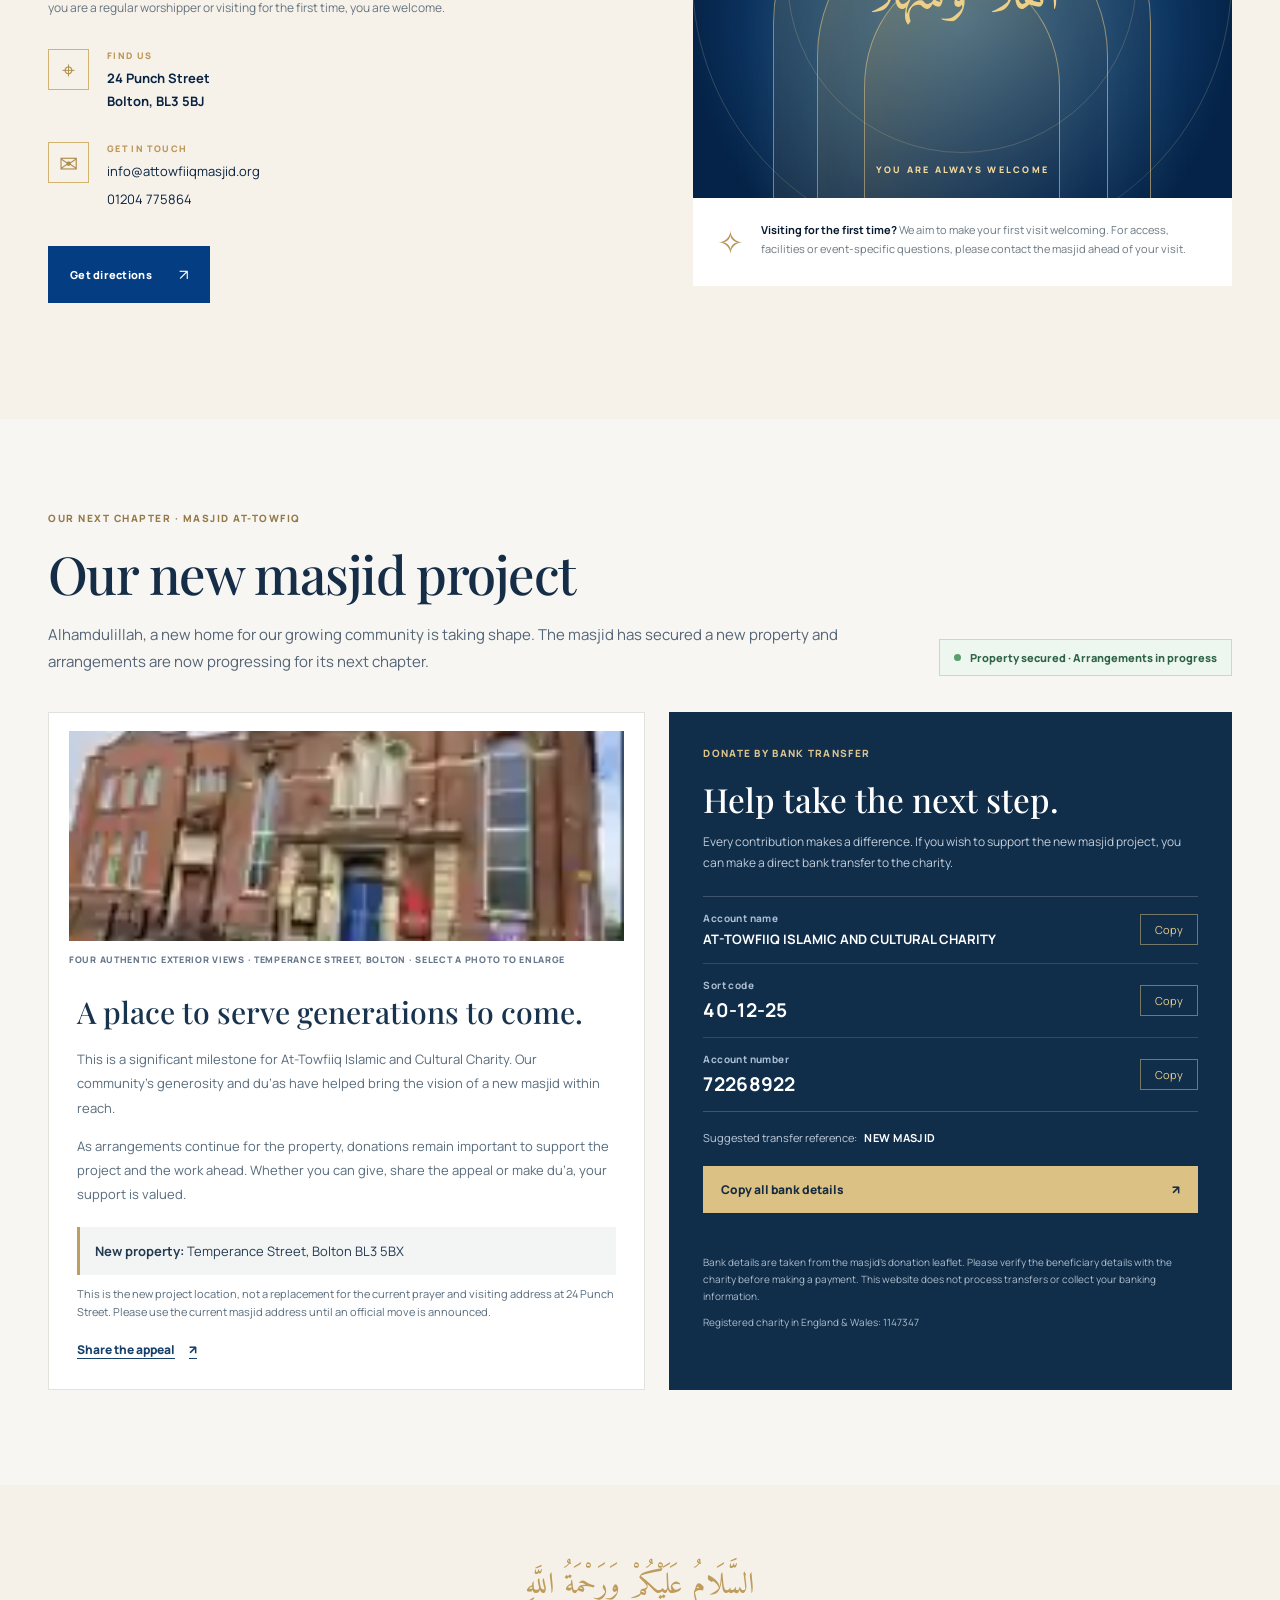
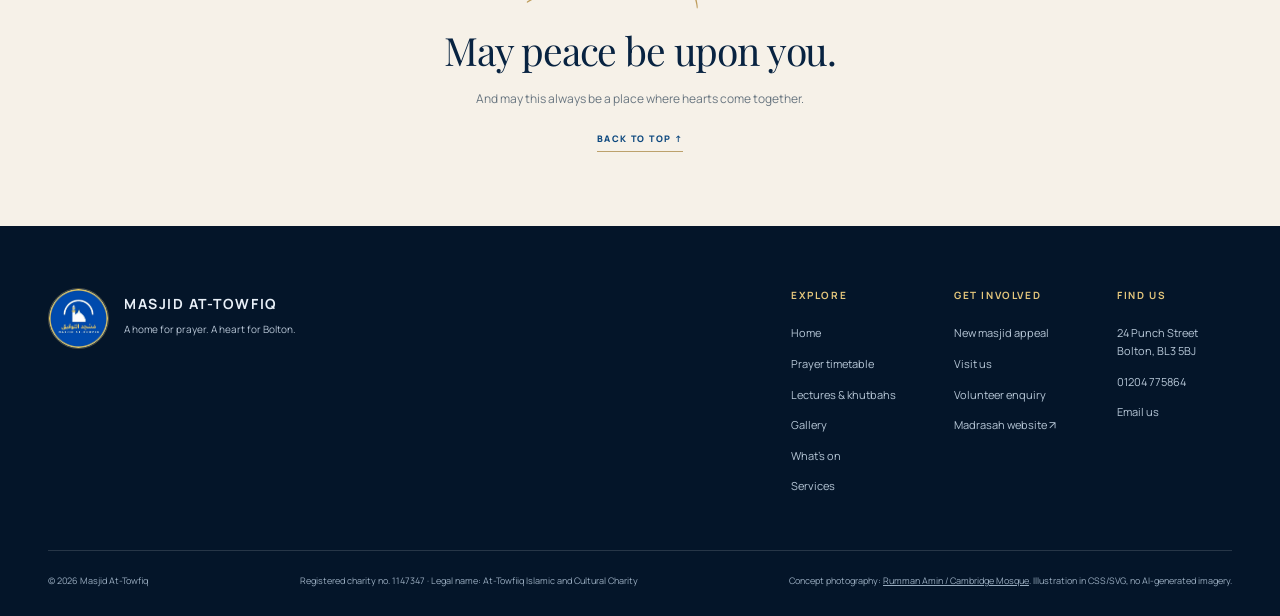
==== commit 9d8f677b: "fix: keep photo gallery lazy and optional until real assets are installed" ====
--- a/public/index.html
+++ b/public/index.html
@@ -324,16 +324,16 @@
               </div>
               <div class="new-masjid-photo-mosaic" id="newMasjidPhotoMosaic" hidden aria-label="Four genuine photographs of the new masjid property">
                 <button class="new-masjid-photo is-main" type="button" data-new-masjid-photo="0" aria-label="Open full photograph 1 of 4">
-                  <img src="assets/new-masjid-2026-front.webp" alt="Front elevation of the historic brick property on Temperance Street, Bolton, seen across the cobbled street" width="1140" height="1520" loading="lazy" decoding="async">
+                  <img data-src="assets/new-masjid-2026-front.webp" alt="Front elevation of the historic brick property on Temperance Street, Bolton, seen across the cobbled street" width="1140" height="1520" loading="lazy" decoding="async">
                 </button>
                 <button class="new-masjid-photo" type="button" data-new-masjid-photo="1" aria-label="Open full photograph 2 of 4">
-                  <img src="assets/new-masjid-2026-elevation.webp" alt="Straight-on view of the adjoining red brick buildings and historic chapel frontage" width="1140" height="1520" loading="lazy" decoding="async">
+                  <img data-src="assets/new-masjid-2026-elevation.webp" alt="Straight-on view of the adjoining red brick buildings and historic chapel frontage" width="1140" height="1520" loading="lazy" decoding="async">
                 </button>
                 <button class="new-masjid-photo" type="button" data-new-masjid-photo="2" aria-label="Open full photograph 3 of 4">
-                  <img src="assets/new-masjid-2026-side.webp" alt="Side-on view of the property, showing the adjoining wing and street" width="1140" height="1520" loading="lazy" decoding="async">
+                  <img data-src="assets/new-masjid-2026-side.webp" alt="Side-on view of the property, showing the adjoining wing and street" width="1140" height="1520" loading="lazy" decoding="async">
                 </button>
                 <button class="new-masjid-photo" type="button" data-new-masjid-photo="3" aria-label="Open full photograph 4 of 4">
-                  <img src="assets/new-masjid-2026-corner.webp" alt="Corner view showing the historic chapel facade, front entrance and cobbled road" width="1140" height="1520" loading="lazy" decoding="async">
+                  <img data-src="assets/new-masjid-2026-corner.webp" alt="Corner view showing the historic chapel facade, front entrance and cobbled road" width="1140" height="1520" loading="lazy" decoding="async">
                 </button>
               </div>
               <figcaption>FOUR AUTHENTIC EXTERIOR VIEWS · TEMPERANCE STREET, BOLTON · SELECT A PHOTO TO ENLARGE</figcaption>
--- a/public/project.css
+++ b/public/project.css
@@ -44,3 +44,27 @@
 @media(max-width:1090px){.new-masjid-header{align-items:start;flex-direction:column;gap:18px}.new-masjid-layout{grid-template-columns:1fr 1fr;gap:16px}.new-masjid-bank{padding:25px 24px}.new-masjid-building{flex-wrap:wrap}}
 @media(max-width:860px){.new-masjid-section{padding:65px 0}.new-masjid-layout{grid-template-columns:1fr}.new-masjid-building{flex-wrap:nowrap}.new-masjid-bank{padding:29px}}
 @media(max-width:500px){.new-masjid-section{padding:52px 0}.new-masjid-header h2{font-size:39px}.new-masjid-building{flex-wrap:wrap;padding:18px 18px 0}.new-masjid-building img{width:100%;max-width:310px;max-height:none}.new-masjid-story-body{padding:22px 19px}.new-masjid-bank{padding:25px 20px}.new-masjid-status{white-space:normal}}
+
+/* Real exterior-photography gallery, with the old image as a safe fallback. */
+.new-masjid-building{display:block;padding:18px 20px 0}
+.new-masjid-photo-fallback img{display:block;width:100%;height:210px;max-height:none;object-fit:cover;max-width:none;border:0}
+.new-masjid-photo-mosaic{display:grid;grid-template-columns:repeat(3,minmax(0,1fr));gap:8px}
+.new-masjid-photo-mosaic[hidden]{display:none!important}
+.new-masjid-photo{padding:0;position:relative;overflow:hidden;border:0;background:#dce2e5;min-width:0;cursor:zoom-in;aspect-ratio:1.27/1}
+.new-masjid-photo.is-main{grid-column:1/-1;aspect-ratio:16/9}
+.new-masjid-photo img{width:100%;height:100%;max-height:none;max-width:none;display:block;object-fit:cover;object-position:center 48%;border:0;transition:transform .25s ease}
+.new-masjid-photo.is-main img{object-position:center 47%}
+.new-masjid-photo:hover img{transform:scale(1.035)}
+.new-masjid-photo:focus-visible{outline:3px solid #a98c47;outline-offset:3px;z-index:1}
+.new-masjid-building figcaption{font-size:9px;line-height:1.8;color:#657589;margin-top:11px;font-weight:800;letter-spacing:.08em}
+.new-masjid-photo-dialog{width:min(94vw,850px);max-height:94vh;padding:0;border:1px solid #c1cad0;border-radius:15px;background:#081b31;color:#fff;box-shadow:0 20px 90px #0008}
+.new-masjid-photo-dialog::backdrop{background:rgba(3,15,30,.85);backdrop-filter:blur(5px)}
+.new-masjid-photo-dialog-head{display:flex;align-items:center;justify-content:space-between;gap:14px;padding:11px 16px}
+.new-masjid-photo-dialog-head h2{font-family:var(--serif);font-size:18px;font-weight:500;margin:0}
+.new-masjid-photo-dialog-head button{font-size:28px;border:0;background:transparent;color:#fff;min-width:40px;min-height:40px;cursor:pointer}
+.new-masjid-photo-dialog-body{display:grid;grid-template-columns:42px minmax(0,1fr) 42px;align-items:center;gap:7px;padding:6px 10px}
+.new-masjid-photo-dialog-body img{display:block;max-height:72vh;width:100%;height:auto;object-fit:contain;min-width:0}
+.new-masjid-photo-dialog-body button{min-height:70px;border:1px solid #ffffff50;background:#ffffff1a;color:#fff;border-radius:8px;font-size:35px;cursor:pointer}
+.new-masjid-photo-dialog>p{padding:4px 20px 17px;text-align:center;color:#d0d9e3;font-size:12px;margin:0;line-height:1.6}
+@media(max-width:500px){.new-masjid-building{padding:16px 16px 0}.new-masjid-photo.is-main{aspect-ratio:1.22/1}.new-masjid-photo-dialog-body{grid-template-columns:30px minmax(0,1fr) 30px;gap:4px;padding:4px}.new-masjid-photo-dialog-body button{font-size:25px}.new-masjid-photo-dialog-head h2{font-size:15px}}
+@media(prefers-reduced-motion:reduce){.new-masjid-photo img{transition:none}}
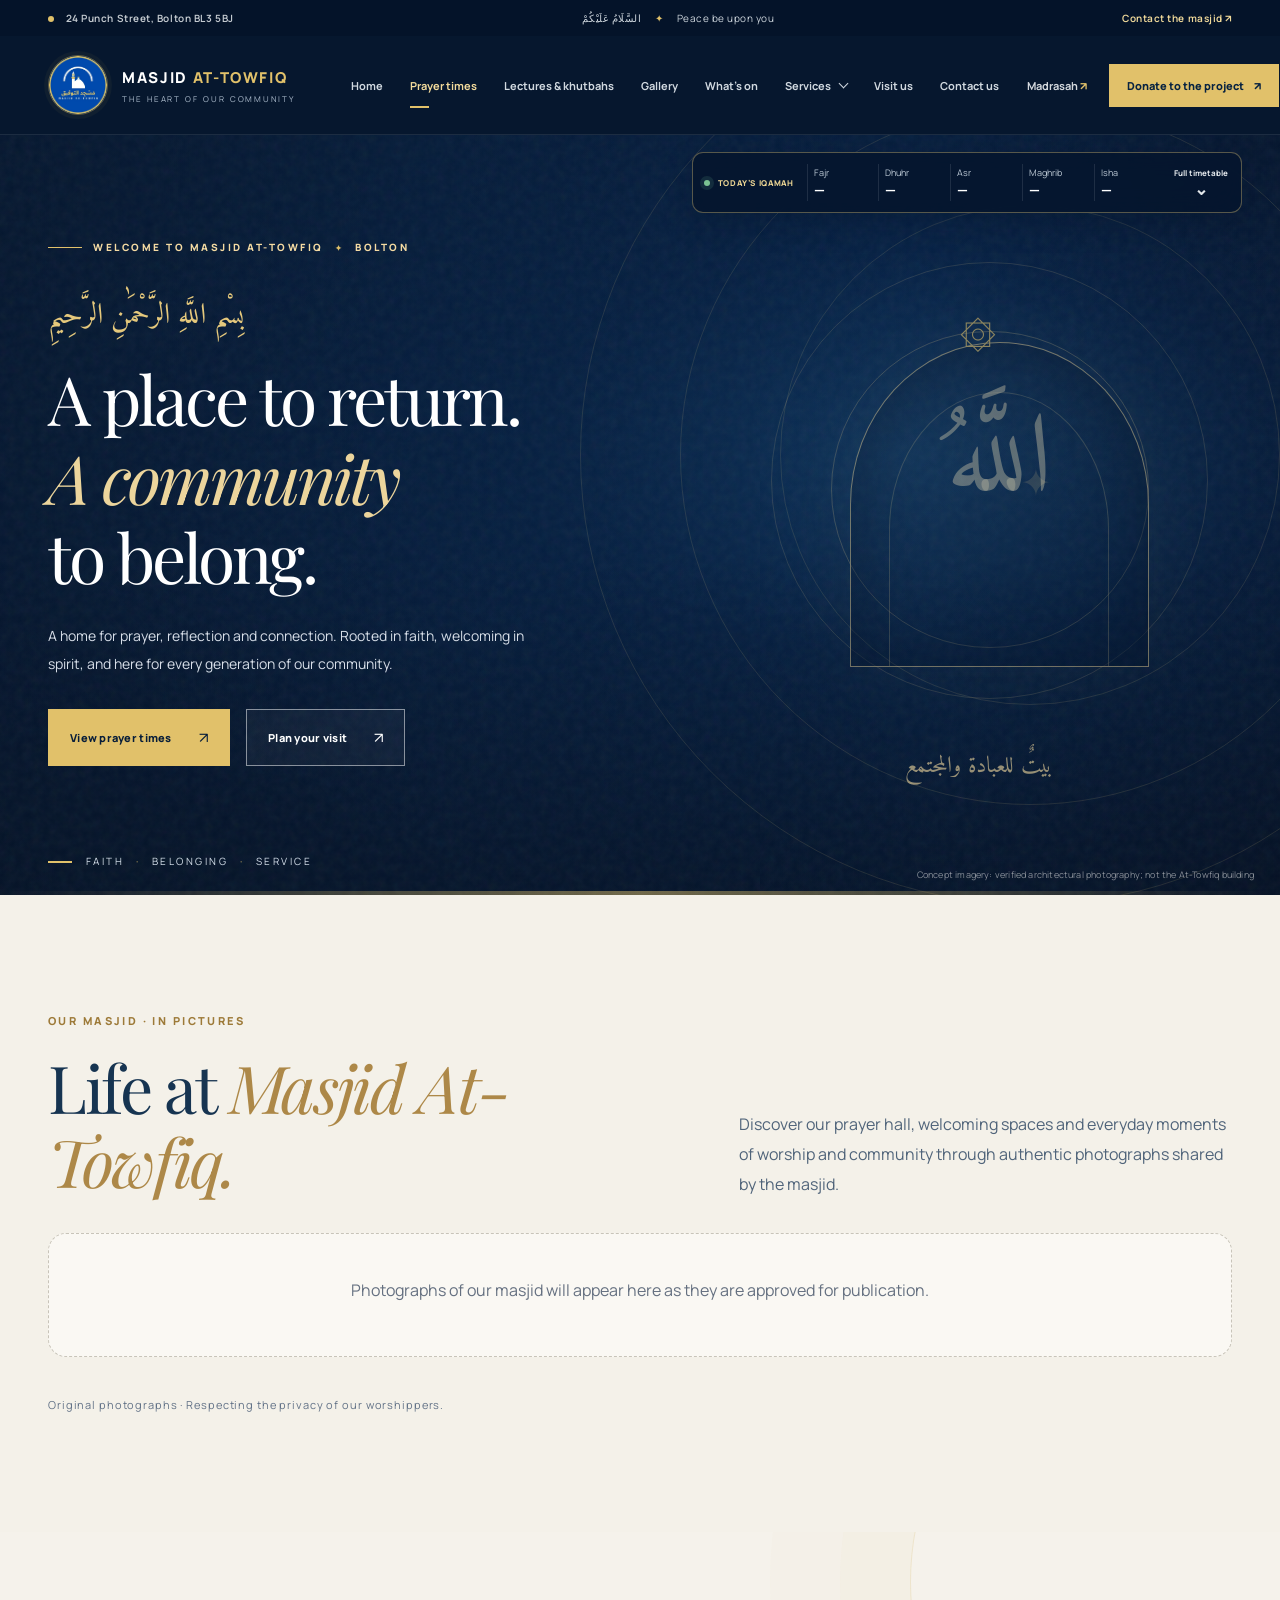
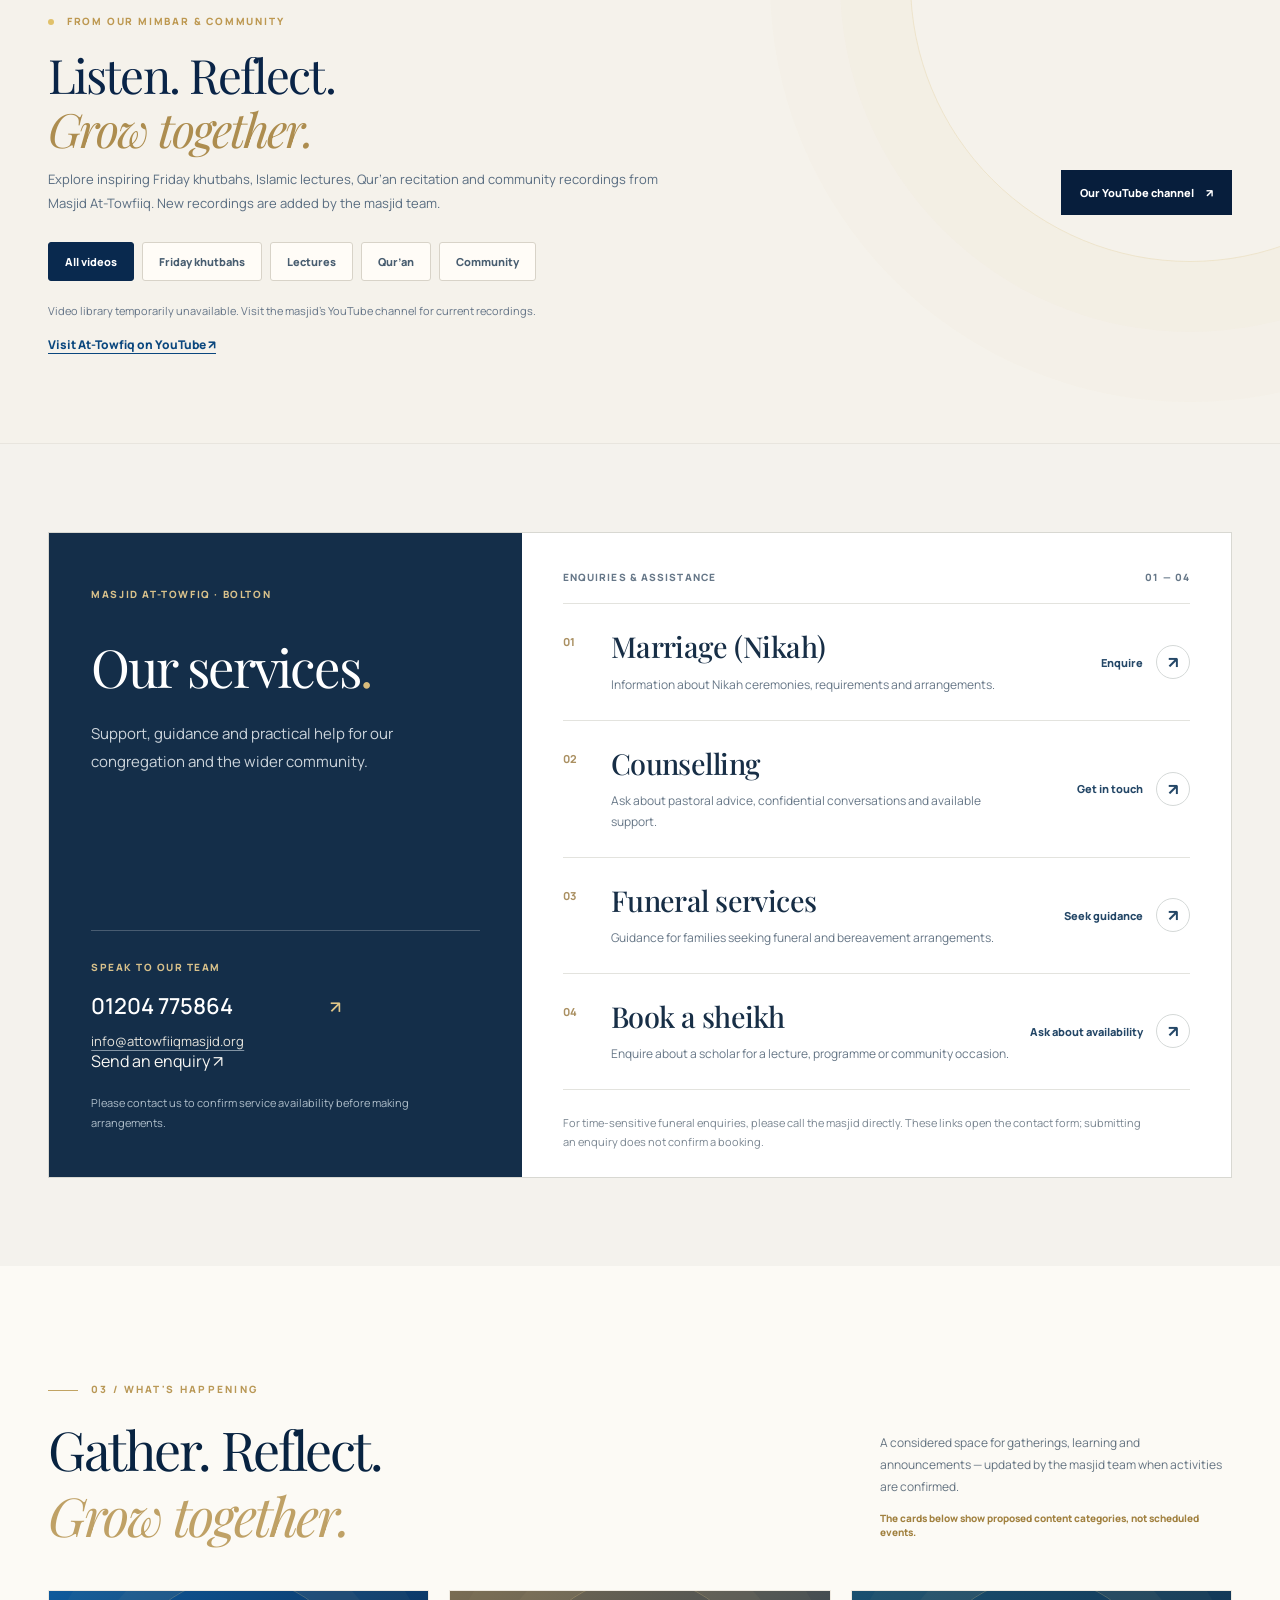
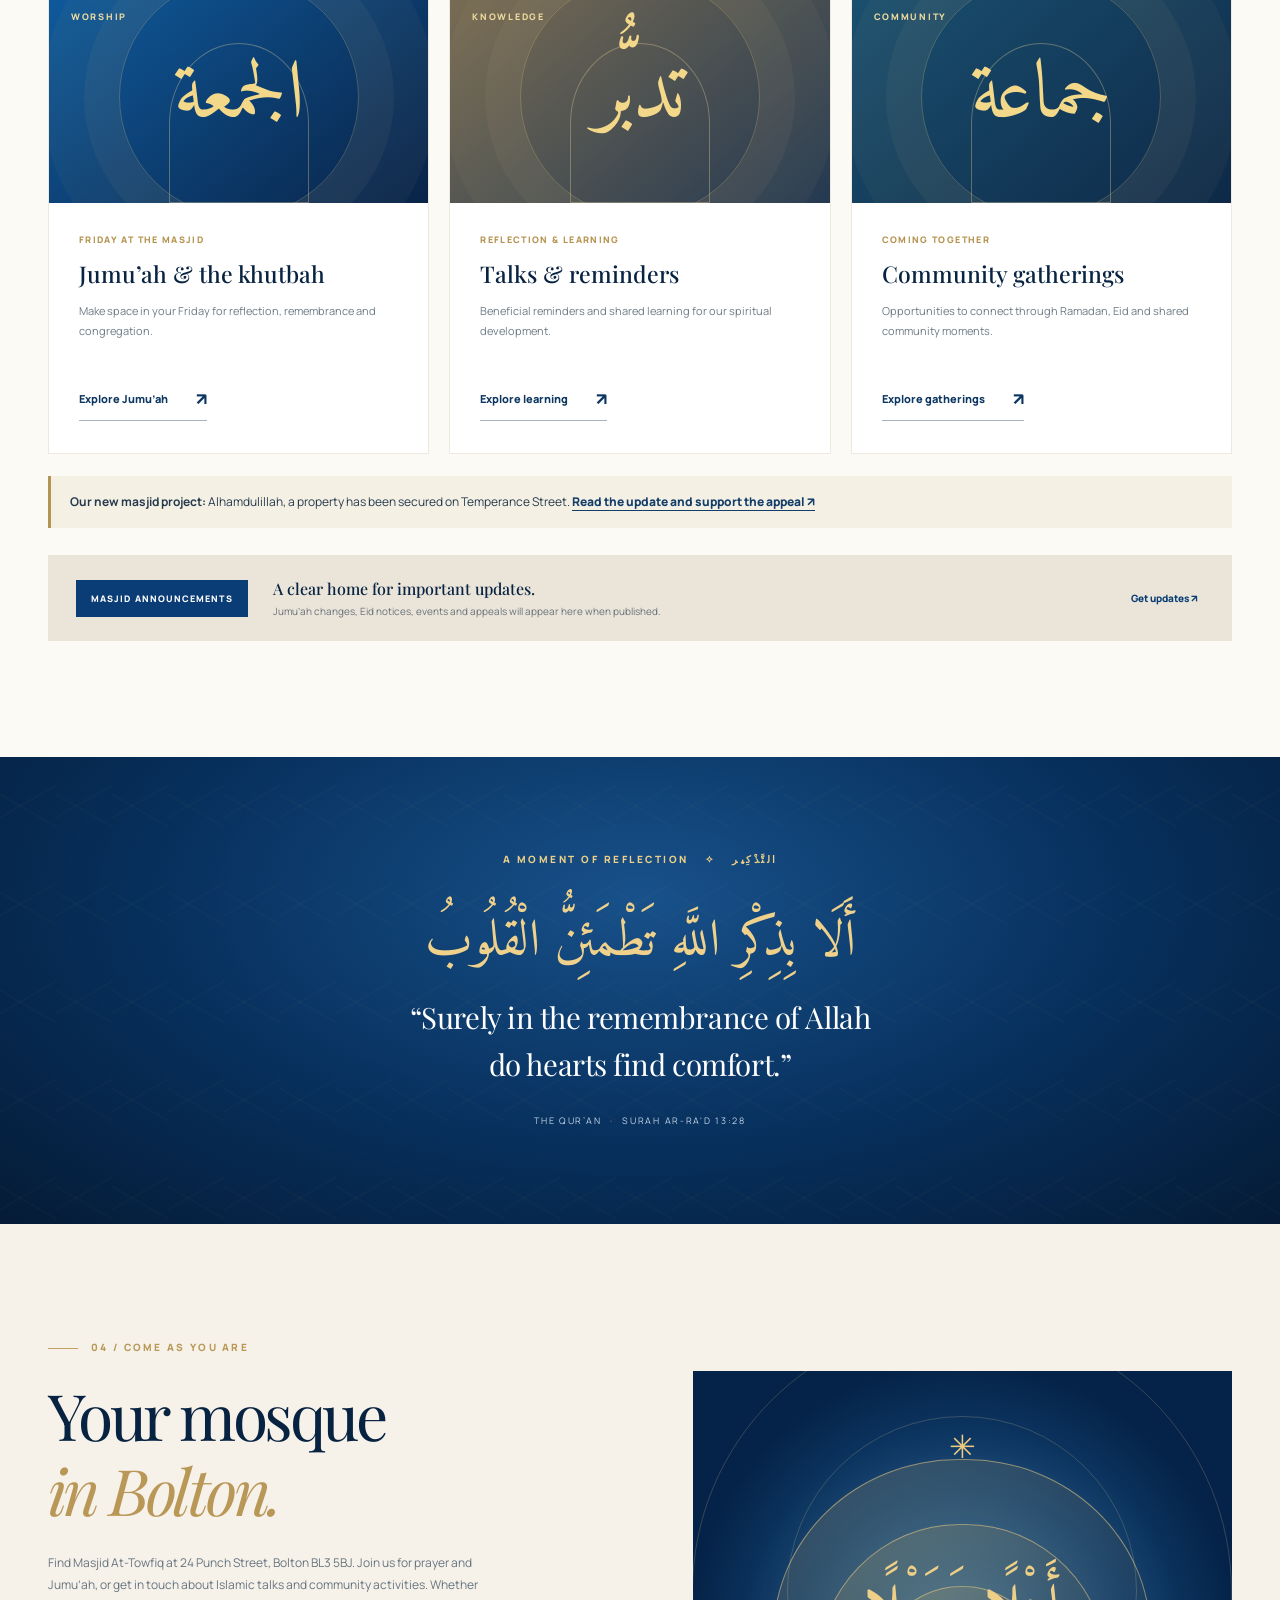
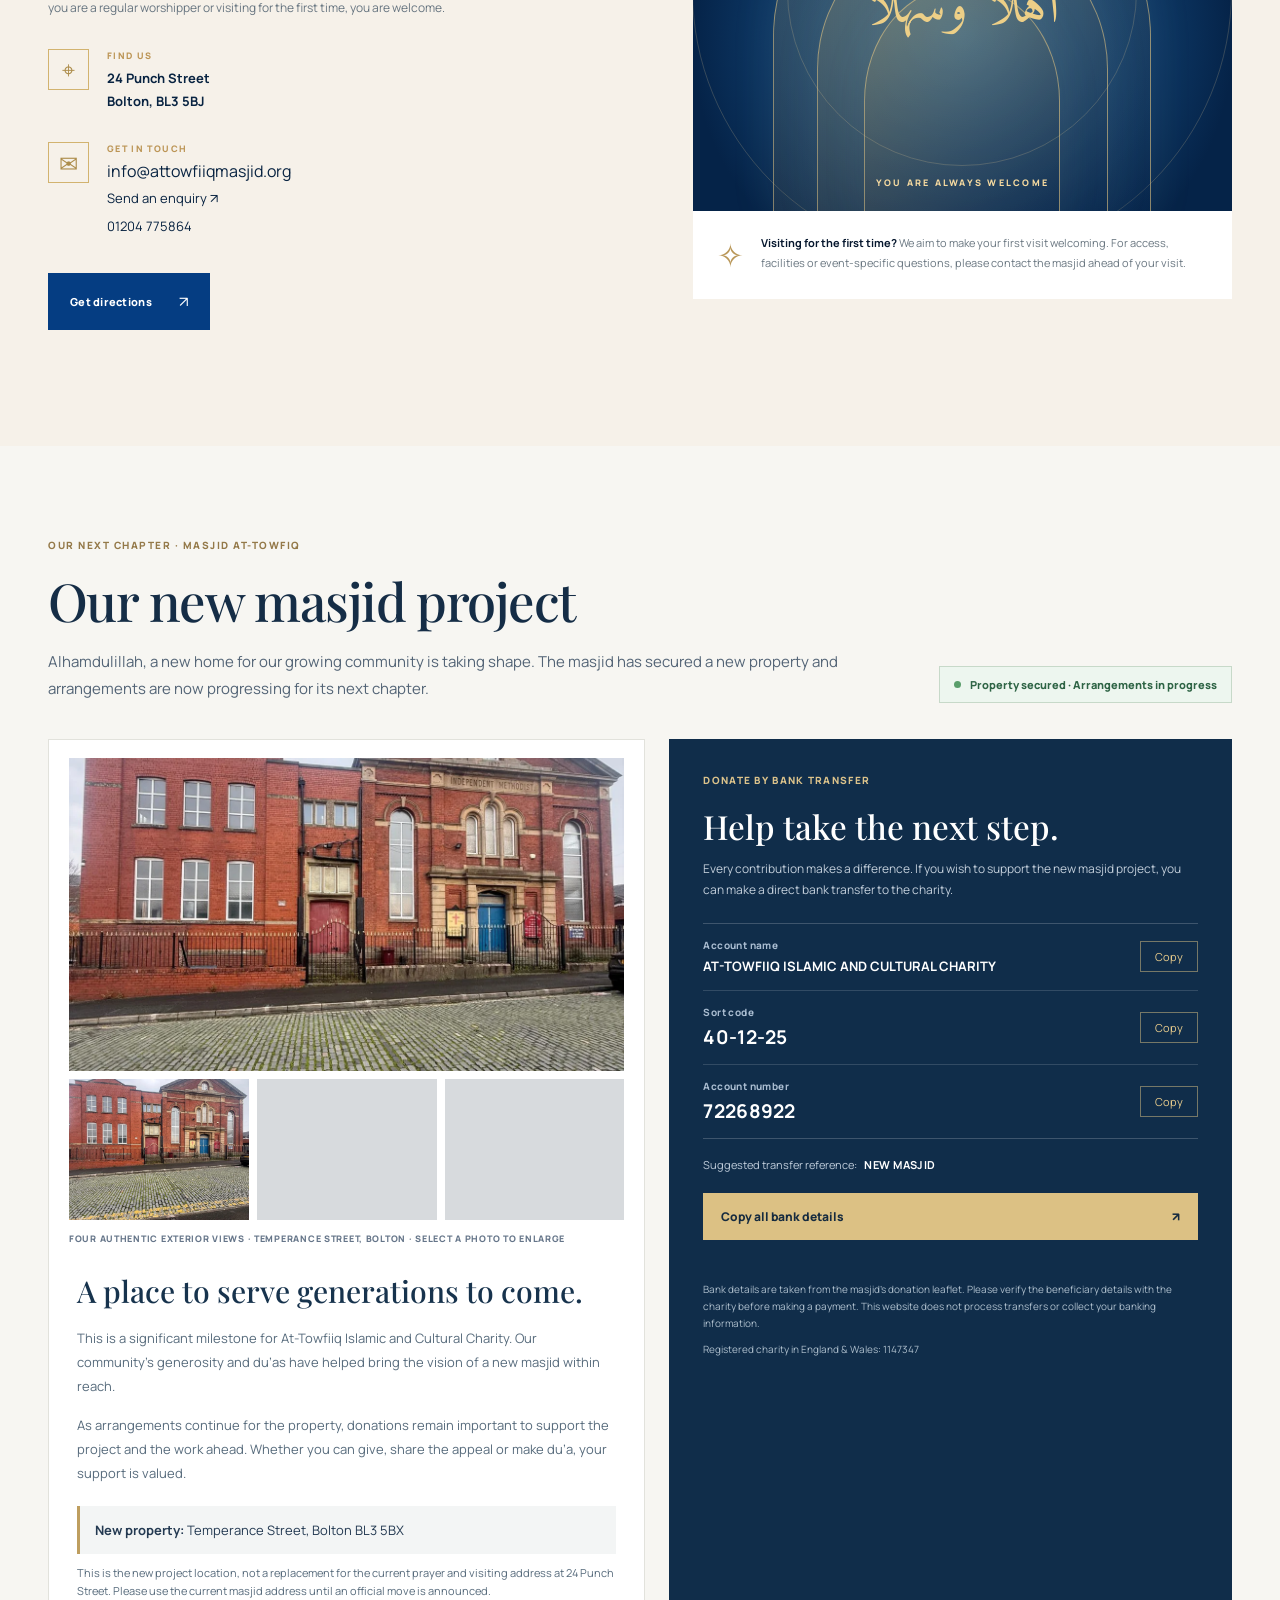
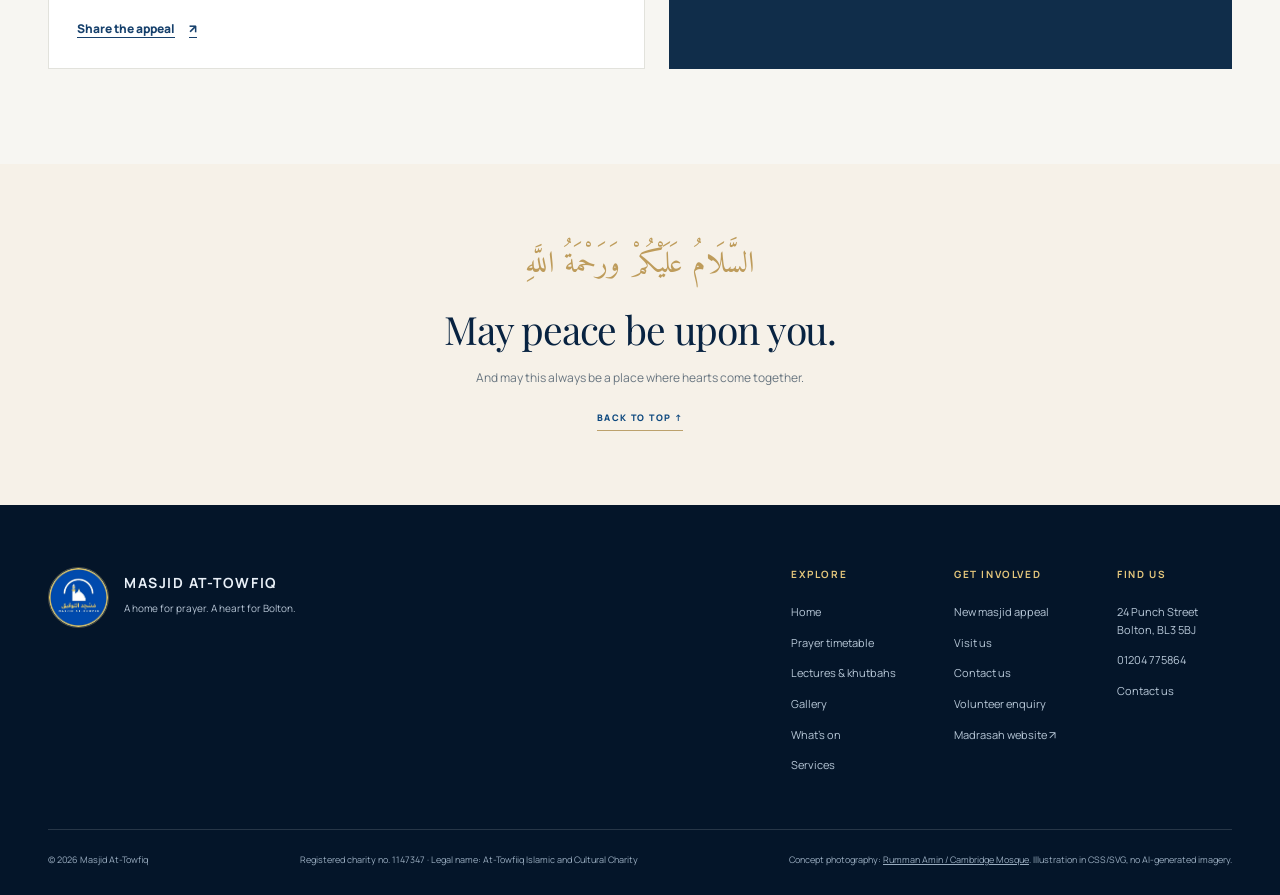
==== commit d3d8c23d: "fix: redirect all masjid enquiry buttons to contact page, never a mail app" ====
--- a/public/index.html
+++ b/public/index.html
@@ -76,7 +76,7 @@
     <div class="site-shell utility-inner">
       <span class="utility-location"><span class="dot-gold"></span> 24 Punch Street, Bolton BL3 5BJ</span>
       <span class="utility-message">السَّلَامُ عَلَيْكُمْ <span class="utility-divider">✦</span> Peace be upon you</span>
-      <a href="mailto:info@attowfiiqmasjid.org">Contact the masjid <span aria-hidden="true">↗</span></a>
+      <a href="/contact/">Contact the masjid <span aria-hidden="true">↗</span></a>
     </div>
   </div>
   <header class="site-header" id="top">
@@ -100,7 +100,7 @@
             <a href="#service-sheikhs">Book the sheikhs</a>
           </div>
         </details>
-        <a href="#visit" class="nav-link">Visit us</a>
+        <a href="#visit" class="nav-link">Visit us</a><a href="/contact/" class="nav-link">Contact us</a>
       </nav>
       <div class="header-actions">
         <a class="madrasah-link" href="https://madrasah.attowfiqmasjid.org/" title="Visit the Madrasah At-Towfiq website">Madrasah <span aria-hidden="true">↗</span></a>
@@ -117,7 +117,7 @@
           <a href="#service-funeral">Funeral service</a>
           <a href="#service-sheikhs">Book the sheikhs</a>
         </div>
-      </details><a href="#visit">Visit us</a><a href="#give">New masjid project · Donate</a><a href="https://madrasah.attowfiqmasjid.org/">Madrasah website ↗</a>
+      </details><a href="#visit">Visit us</a><a href="/contact/">Contact us</a><a href="#give">New masjid project · Donate</a><a href="https://madrasah.attowfiqmasjid.org/">Madrasah website ↗</a>
     </nav>
   </header>
   <main>
@@ -227,7 +227,7 @@
           <div class="services-editorial-contact">
             <p class="services-contact-caption">SPEAK TO OUR TEAM</p>
             <a href="tel:+441204775864" class="services-contact-telephone">01204 775864 <span aria-hidden="true">↗</span></a>
-            <a href="mailto:info@attowfiiqmasjid.org" class="services-contact-email">info@attowfiiqmasjid.org</a>
+            <span class="services-contact-email">info@attowfiiqmasjid.org</span><a class="services-contact-enquiry-link" href="/contact/">Send an enquiry ↗</a>
             <p class="services-contact-help">Please contact us to confirm service availability before making arrangements.</p>
           </div>
         </div>
@@ -242,39 +242,39 @@
             <div class="service-directory-detail">
               <h3>Marriage (Nikah)</h3>
               <p>Information about Nikah ceremonies, requirements and arrangements.</p>
-              <a class="service-directory-mobile-link" href="mailto:info@attowfiiqmasjid.org?subject=Nikah%20service%20enquiry">Enquire <span aria-hidden="true">↗</span></a>
-            </div>
-            <a class="service-directory-action" href="mailto:info@attowfiiqmasjid.org?subject=Nikah%20service%20enquiry" aria-label="Enquire — Marriage (Nikah)"><span>Enquire</span><span class="service-directory-arrow" aria-hidden="true">↗</span></a>
+              <a class="service-directory-mobile-link" href="/contact/?topic=nikah">Enquire <span aria-hidden="true">↗</span></a>
+            </div>
+            <a class="service-directory-action" href="/contact/?topic=nikah" aria-label="Enquire — Marriage (Nikah)"><span>Enquire</span><span class="service-directory-arrow" aria-hidden="true">↗</span></a>
           </article>
           <article class="service-directory-item reveal" id="service-counselling">
             <div class="service-directory-number" aria-hidden="true">02</div>
             <div class="service-directory-detail">
               <h3>Counselling</h3>
               <p>Ask about pastoral advice, confidential conversations and available support.</p>
-              <a class="service-directory-mobile-link" href="mailto:info@attowfiiqmasjid.org?subject=Counselling%20service%20enquiry">Get in touch <span aria-hidden="true">↗</span></a>
-            </div>
-            <a class="service-directory-action" href="mailto:info@attowfiiqmasjid.org?subject=Counselling%20service%20enquiry" aria-label="Get in touch — Counselling"><span>Get in touch</span><span class="service-directory-arrow" aria-hidden="true">↗</span></a>
+              <a class="service-directory-mobile-link" href="/contact/?topic=counselling">Get in touch <span aria-hidden="true">↗</span></a>
+            </div>
+            <a class="service-directory-action" href="/contact/?topic=counselling" aria-label="Get in touch — Counselling"><span>Get in touch</span><span class="service-directory-arrow" aria-hidden="true">↗</span></a>
           </article>
           <article class="service-directory-item reveal" id="service-funeral">
             <div class="service-directory-number" aria-hidden="true">03</div>
             <div class="service-directory-detail">
               <h3>Funeral services</h3>
               <p>Guidance for families seeking funeral and bereavement arrangements.</p>
-              <a class="service-directory-mobile-link" href="mailto:info@attowfiiqmasjid.org?subject=Funeral%20service%20enquiry">Seek guidance <span aria-hidden="true">↗</span></a>
-            </div>
-            <a class="service-directory-action" href="mailto:info@attowfiiqmasjid.org?subject=Funeral%20service%20enquiry" aria-label="Seek guidance — Funeral services"><span>Seek guidance</span><span class="service-directory-arrow" aria-hidden="true">↗</span></a>
+              <a class="service-directory-mobile-link" href="/contact/?topic=funeral">Seek guidance <span aria-hidden="true">↗</span></a>
+            </div>
+            <a class="service-directory-action" href="/contact/?topic=funeral" aria-label="Seek guidance — Funeral services"><span>Seek guidance</span><span class="service-directory-arrow" aria-hidden="true">↗</span></a>
           </article>
           <article class="service-directory-item reveal" id="service-sheikhs">
             <div class="service-directory-number" aria-hidden="true">04</div>
             <div class="service-directory-detail">
               <h3>Book a sheikh</h3>
               <p>Enquire about a scholar for a lecture, programme or community occasion.</p>
-              <a class="service-directory-mobile-link" href="mailto:info@attowfiiqmasjid.org?subject=Sheikh%20booking%20enquiry">Ask about availability <span aria-hidden="true">↗</span></a>
-            </div>
-            <a class="service-directory-action" href="mailto:info@attowfiiqmasjid.org?subject=Sheikh%20booking%20enquiry" aria-label="Ask about availability — Book a sheikh"><span>Ask about availability</span><span class="service-directory-arrow" aria-hidden="true">↗</span></a>
+              <a class="service-directory-mobile-link" href="/contact/?topic=sheikh">Ask about availability <span aria-hidden="true">↗</span></a>
+            </div>
+            <a class="service-directory-action" href="/contact/?topic=sheikh" aria-label="Ask about availability — Book a sheikh"><span>Ask about availability</span><span class="service-directory-arrow" aria-hidden="true">↗</span></a>
           </article>
           </div>
-          <p class="services-editorial-note">For time-sensitive funeral enquiries, please call the masjid directly. These links open an enquiry; they do not confirm a booking.</p>
+          <p class="services-editorial-note">For time-sensitive funeral enquiries, please call the masjid directly. These links open the contact form; submitting an enquiry does not confirm a booking.</p>
         </div>
       </div>
     </section>
@@ -299,7 +299,7 @@
 
     <section class="visit-section section-space" id="visit">
       <div class="site-shell visit-grid">
-        <div class="visit-left reveal"><div class="section-kicker">04 / COME AS YOU ARE</div><h2>Your mosque<br><em>in Bolton.</em></h2><p>Find Masjid At-Towfiq at 24 Punch Street, Bolton BL3 5BJ. Join us for prayer and Jumu’ah, or get in touch about Islamic talks and community activities. Whether you are a regular worshipper or visiting for the first time, you are welcome.</p><div class="visit-detail"><span class="visit-detail-icon">⌖</span><div><small>FIND US</small><strong>24 Punch Street<br>Bolton, BL3 5BJ</strong></div></div><div class="visit-detail"><span class="visit-detail-icon">✉</span><div><small>GET IN TOUCH</small><a href="mailto:info@attowfiiqmasjid.org">info@attowfiiqmasjid.org</a><a href="tel:+441204775864">01204 775864</a></div></div><a target="_blank" rel="noopener noreferrer" href="https://www.google.com/maps/search/?api=1&amp;query=24%20Punch%20Street%20Bolton%20BL3%205BJ" class="button button-dark">Get directions <span>↗</span></a></div>
+        <div class="visit-left reveal"><div class="section-kicker">04 / COME AS YOU ARE</div><h2>Your mosque<br><em>in Bolton.</em></h2><p>Find Masjid At-Towfiq at 24 Punch Street, Bolton BL3 5BJ. Join us for prayer and Jumu’ah, or get in touch about Islamic talks and community activities. Whether you are a regular worshipper or visiting for the first time, you are welcome.</p><div class="visit-detail"><span class="visit-detail-icon">⌖</span><div><small>FIND US</small><strong>24 Punch Street<br>Bolton, BL3 5BJ</strong></div></div><div class="visit-detail"><span class="visit-detail-icon">✉</span><div><small>GET IN TOUCH</small><span class="visit-email">info@attowfiiqmasjid.org</span><a href="/contact/">Send an enquiry ↗</a><a href="tel:+441204775864">01204 775864</a></div></div><a target="_blank" rel="noopener noreferrer" href="https://www.google.com/maps/search/?api=1&amp;query=24%20Punch%20Street%20Bolton%20BL3%205BJ" class="button button-dark">Get directions <span>↗</span></a></div>
         <div class="visit-right reveal"><div class="visit-architecture"><div class="visit-arch-set"><div class="visit-arch-back"></div><div class="visit-arch-middle"></div><div class="visit-arch-front"></div></div><div class="visit-architecture-star">✳</div><span class="visit-script" lang="ar">أَهْلًا وَسَهْلًا</span><span class="visit-visual-tag">YOU ARE ALWAYS WELCOME</span></div><div class="visit-note"><span class="visit-note-symbol">✧</span><p><strong>Visiting for the first time?</strong> We aim to make your first visit welcoming. For access, facilities or event-specific questions, please contact the masjid ahead of your visit.</p></div></div>
       </div>
     </section>
@@ -383,7 +383,7 @@
 
     <section class="closing-section"><div class="site-shell closing-inner"><span lang="ar" class="closing-arabic">السَّلَامُ عَلَيْكُمْ وَرَحْمَةُ اللَّهِ</span><h2>May peace be upon you.</h2><p>And may this always be a place where hearts come together.</p><a href="#top" class="back-top">BACK TO TOP ↑</a></div></section>
   </main>
-  <footer class="site-footer"><div class="site-shell footer-top"><div class="footer-brand"><img src="assets/at-towfiq-logo.png" alt="At-Towfiq emblem"><div><strong>MASJID AT-TOWFIQ</strong><span>A home for prayer. A heart for Bolton.</span></div></div><div class="footer-links"><div><h4>EXPLORE</h4><a href="#home">Home</a><a href="#prayer-times">Prayer timetable</a><a href="#videos">Lectures &amp; khutbahs</a><a href="#gallery">Gallery</a><a href="#whatson">What's on</a><a href="#services">Services</a></div><div><h4>GET INVOLVED</h4><a href="#give">New masjid appeal</a><a href="#visit">Visit us</a><a href="mailto:info@attowfiiqmasjid.org?subject=Volunteering%20enquiry">Volunteer enquiry</a><a href="https://madrasah.attowfiqmasjid.org/">Madrasah website ↗</a></div><div><h4>FIND US</h4><p>24 Punch Street<br>Bolton, BL3 5BJ</p><a href="tel:+441204775864">01204 775864</a><a href="mailto:info@attowfiiqmasjid.org">Email us</a></div></div></div><div class="site-shell footer-bottom"><span>© <span id="currentYear">2026</span> Masjid At-Towfiq</span><span>Registered charity no. 1147347 · Legal name: At-Towfiiq Islamic and Cultural Charity</span><span class="footer-credit">Concept photography: <a href="https://unsplash.com/fr/photos/interieur-de-la-mosquee-sMB8l9j1PQ8" target="_blank" rel="noopener">Rumman Amin / Cambridge Mosque</a>. Illustration in CSS/SVG, no AI-generated imagery.</span></div></footer>
+  <footer class="site-footer"><div class="site-shell footer-top"><div class="footer-brand"><img src="assets/at-towfiq-logo.png" alt="At-Towfiq emblem"><div><strong>MASJID AT-TOWFIQ</strong><span>A home for prayer. A heart for Bolton.</span></div></div><div class="footer-links"><div><h4>EXPLORE</h4><a href="#home">Home</a><a href="#prayer-times">Prayer timetable</a><a href="#videos">Lectures &amp; khutbahs</a><a href="#gallery">Gallery</a><a href="#whatson">What's on</a><a href="#services">Services</a></div><div><h4>GET INVOLVED</h4><a href="#give">New masjid appeal</a><a href="#visit">Visit us</a><a href="/contact/">Contact us</a><a href="/contact/?topic=volunteering">Volunteer enquiry</a><a href="https://madrasah.attowfiqmasjid.org/">Madrasah website ↗</a></div><div><h4>FIND US</h4><p>24 Punch Street<br>Bolton, BL3 5BJ</p><a href="tel:+441204775864">01204 775864</a><a href="/contact/">Contact us</a></div></div></div><div class="site-shell footer-bottom"><span>© <span id="currentYear">2026</span> Masjid At-Towfiq</span><span>Registered charity no. 1147347 · Legal name: At-Towfiiq Islamic and Cultural Charity</span><span class="footer-credit">Concept photography: <a href="https://unsplash.com/fr/photos/interieur-de-la-mosquee-sMB8l9j1PQ8" target="_blank" rel="noopener">Rumman Amin / Cambridge Mosque</a>. Illustration in CSS/SVG, no AI-generated imagery.</span></div></footer>
   <div class="modal-backdrop" id="modalBackdrop" hidden><div class="modal" role="dialog" aria-modal="true" aria-labelledby="modalTitle" tabindex="-1"><div class="modal-ornament" aria-hidden="true">✦</div><button class="modal-close" type="button" id="modalClose" aria-label="Close dialog">×</button><div class="modal-kicker" id="modalKicker">MASJID AT-TOWFIQ</div><h2 id="modalTitle">More information</h2><div class="modal-content" id="modalContent"></div><button class="button button-dark modal-dismiss" type="button" id="modalDismiss">Understood <span>↗</span></button></div></div>
 
   <dialog class="masjid-video-dialog" id="masjidVideoDialog" aria-labelledby="masjidVideoDialogTitle">
